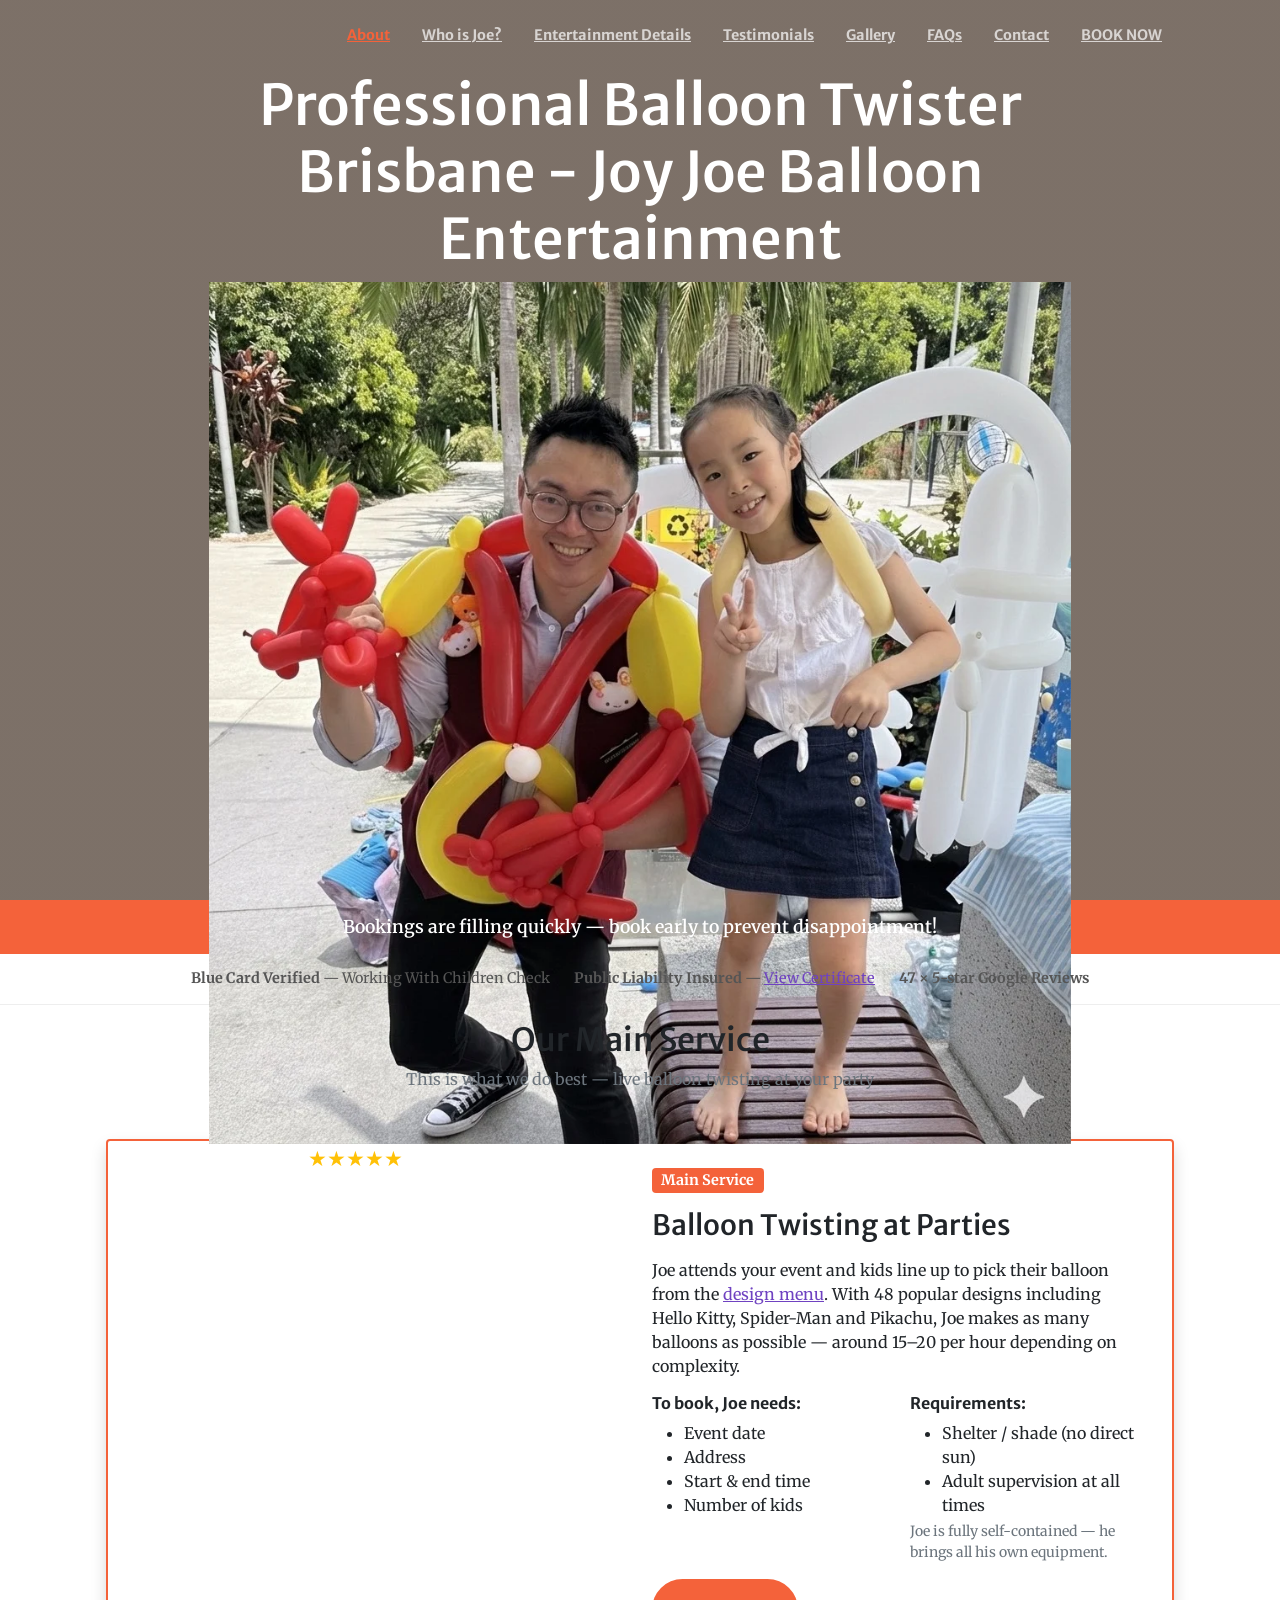
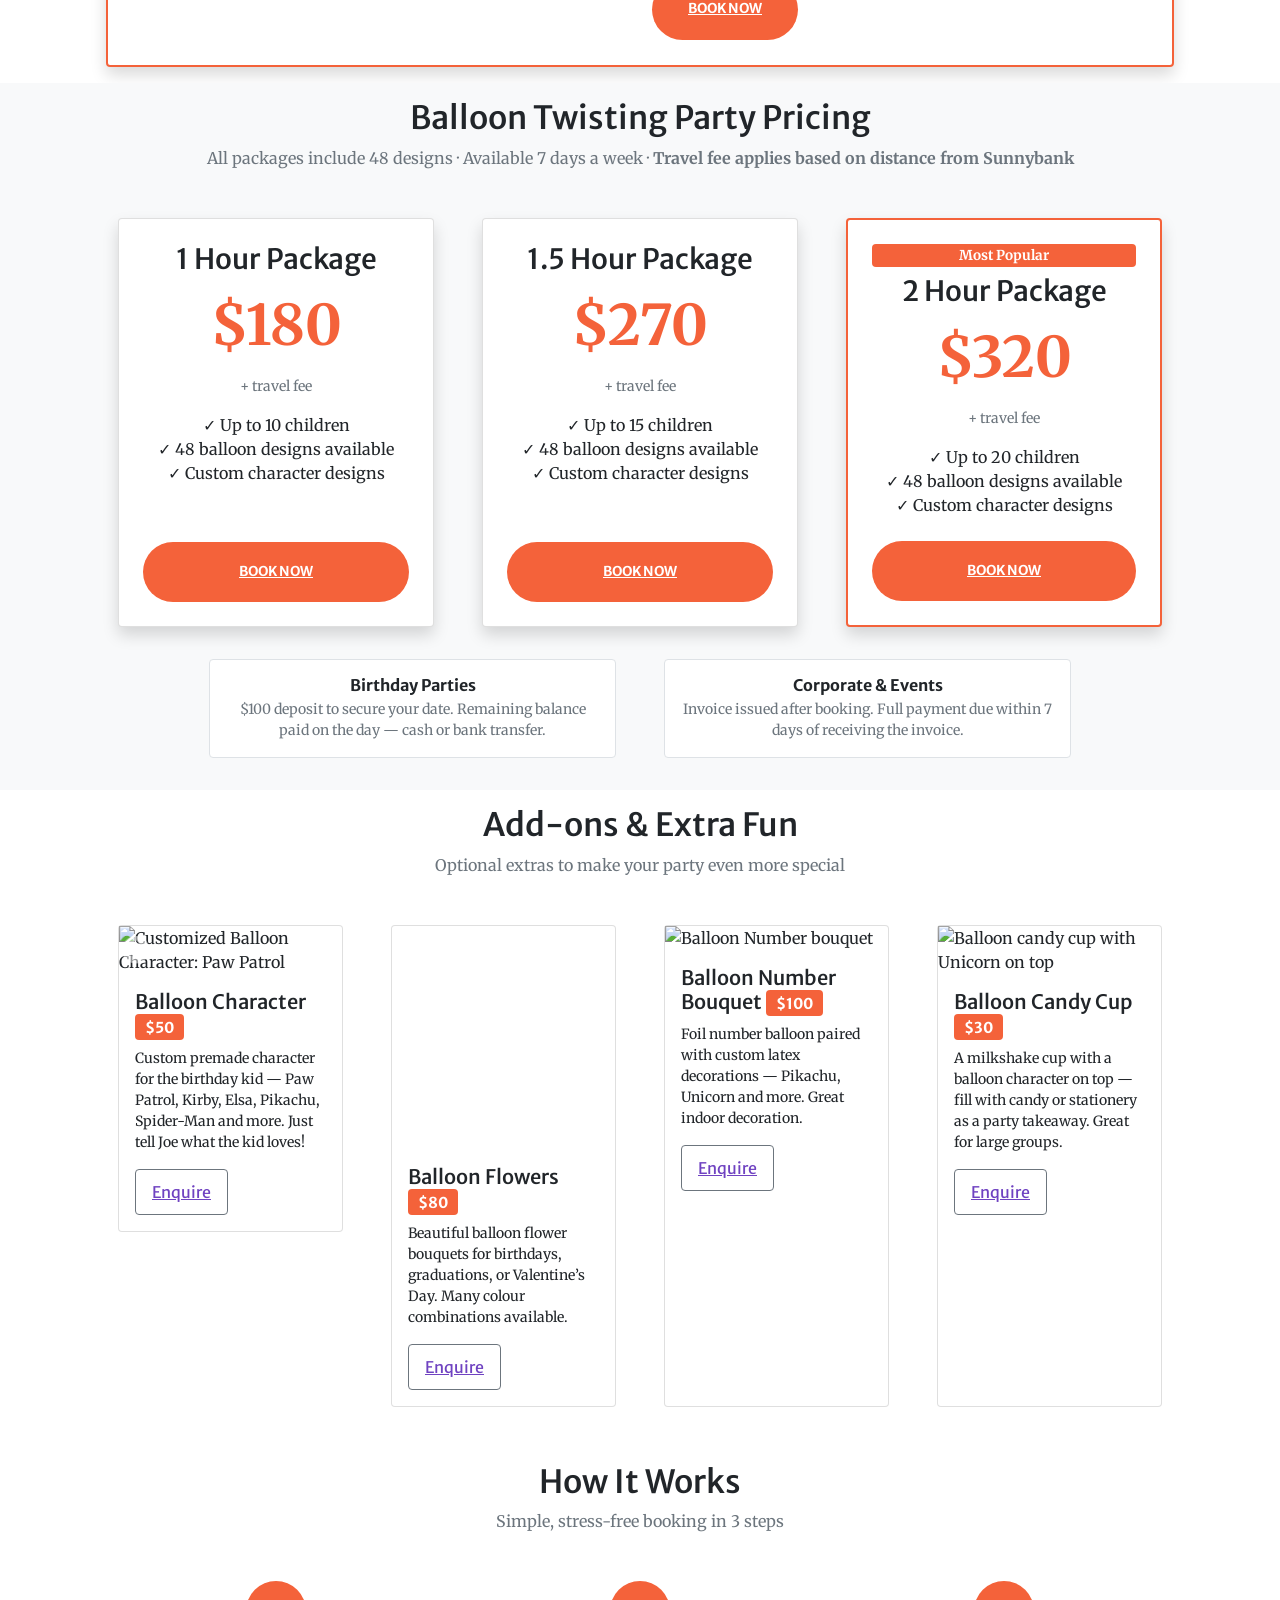
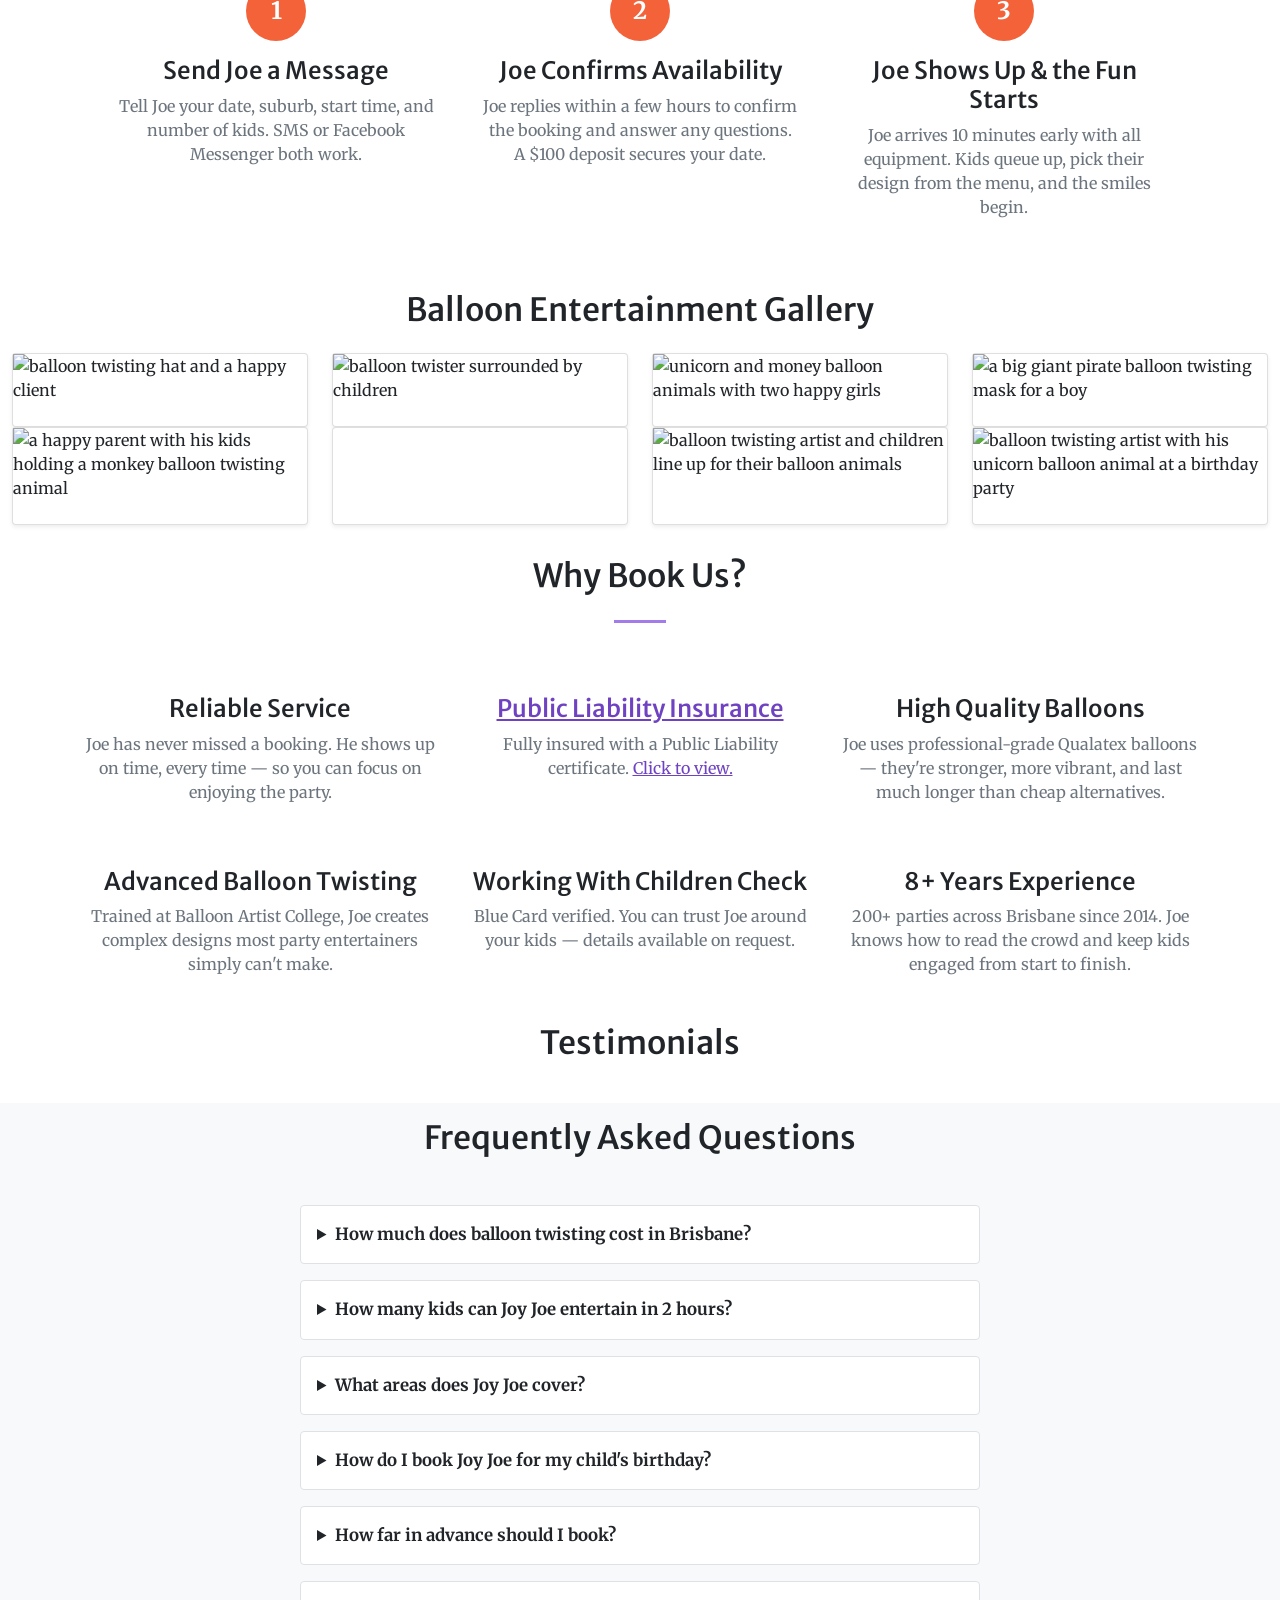
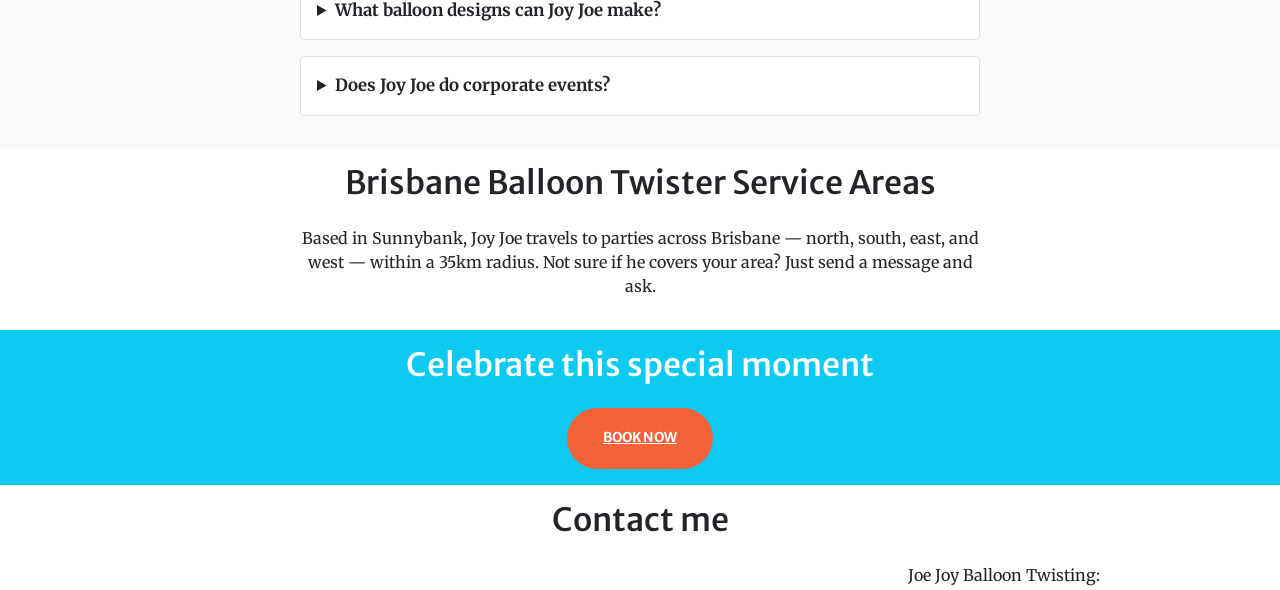
==== index.html @ 74d0b2ab "Revert "Fix hero layout: 2-column desktop, constrain image height" This reverts commit 3b433ea2c868a" ====
<!DOCTYPE html>
<html lang="en">

<head>
    <meta charset="utf-8" />
    <meta name="viewport" content="width=device-width, initial-scale=1, shrink-to-fit=no" />
    <meta name="description" content="Hire Joy Joe for professional balloon twisting at your Brisbane kids birthday party. Custom designs, 20+ km radius from Sunnybank. Book now from $320." />
    <meta name="keywords" content="balloon twister brisbane, balloon twisting artist brisbane, kids entertainment Brisbane, balloon twister for parties, birthday party balloon twisting, Brisbane balloon artist, balloon animals brisbane" />
    <meta name="author" content="Joy Joe" />
    <meta name="robots" content="index, follow" />
    <meta property="og:title" content="Brisbane Balloon Twister | Professional Balloon Twisting Artist | Joy Joe" />
    <meta property="og:description" content="Professional balloon twister in Brisbane servicing kids parties & events. 48 custom balloon designs including popular characters. From $180/hr. Service radius 35km from Runcorn. Book Joy Joe today!" />
    <meta property="og:image" content="https://www.joyjoeballoon.com/assets/img/portfolio/thumbnails/logo.png" />
    <meta property="og:url" content="https://www.joyjoeballoon.com/" />
    <meta name="twitter:card" content="summary_large_image" />
    <title>Balloon Twisting Brisbane | Kids Birthday Party Entertainer | Joy Joe</title>
    <!-- Favicon-->
    <link rel="icon" type="image/x-icon" href="assets/favicon.ico" />
    <link rel="canonical" href="https://www.joyjoeballoon.com/" />
    <link rel="preload" as="image" href="assets/img/hero-joe-1024.webp" type="image/webp" media="(min-width: 992px)">
    <link rel="preload" as="image" href="assets/img/hero-joe-768.webp" type="image/webp" media="(max-width: 991px)">
    <link rel="preload" as="image" href="assets/img/hero-joe-480.webp" type="image/webp" media="(max-width: 767px)">
    <!-- Google fonts-->
    <link href="https://fonts.googleapis.com/css?family=Merriweather+Sans:400,700" rel="stylesheet" />
    <link href="https://fonts.googleapis.com/css?family=Merriweather:400,300,300italic,400italic,700,700italic" rel="stylesheet" type="text/css" />
    <link rel="stylesheet" href="https://cdnjs.cloudflare.com/ajax/libs/font-awesome/4.7.0/css/font-awesome.min.css">
    <link rel="stylesheet" href="https://cdnjs.cloudflare.com/ajax/libs/bootstrap-icons/1.9.0/font/bootstrap-icons.min.css" integrity="sha512-vDQXRXKXpBHSJMOkJqqzWhgcAcaG3Bab87wklsuBuYOanSnZ3y76EJj1CpMxPW8o5A5PW7ScywzKC2G4BJN53A==" crossorigin="anonymous" referrerpolicy="no-referrer" />
    <!-- Core theme CSS (includes Bootstrap)-->
    <link href="css/styles.css" rel="stylesheet" />
    <!-- Meta Pixel Code -->
    <script>
        !function (f, b, e, v, n, t, s) {
            if (f.fbq) return; n = f.fbq = function () {
                n.callMethod ?
                    n.callMethod.apply(n, arguments) : n.queue.push(arguments)
            };
            if (!f._fbq) f._fbq = n; n.push = n; n.loaded = !0; n.version = '2.0';
            n.queue = []; t = b.createElement(e); t.async = !0;
            t.src = v; s = b.getElementsByTagName(e)[0];
            s.parentNode.insertBefore(t, s)
        }(window, document, 'script',
            'https://connect.facebook.net/en_US/fbevents.js');
        fbq('init', '867611667594502');
        fbq('track', 'PageView');
        fbq('track', 'Contact');
    </script>
    <noscript><img height="1" width="1" style="display:none"
            src="https://www.facebook.com/tr?id=867611667594502&ev=PageView&noscript=1" /></noscript>
    <!-- End Meta Pixel Code -->
    
    <!-- Schema.org Structured Data for LocalBusiness -->
    <script type="application/ld+json">
    {
      "@context": "https://schema.org",
      "@type": "LocalBusiness",
      "name": "Joy Joe Balloon Twisting",
      "image": "https://www.joyjoeballoon.com/assets/img/portfolio/thumbnails/logo.png",
      "@id": "https://www.joyjoeballoon.com",
      "url": "https://www.joyjoeballoon.com",
      "telephone": "+61432794642",
      "priceRange": "$$",
      "address": {
        "@type": "PostalAddress",
        "streetAddress": "34 Bruna Street",
        "addressLocality": "Runcorn",
        "addressRegion": "QLD",
        "postalCode": "4113",
        "addressCountry": "AU"
      },
      "geo": {
        "@type": "GeoCoordinates",
        "latitude": -27.5935,
        "longitude": 153.0382
      },
      "openingHoursSpecification": {
        "@type": "OpeningHoursSpecification",
        "dayOfWeek": [
          "Monday",
          "Tuesday",
          "Wednesday",
          "Thursday",
          "Friday",
          "Saturday",
          "Sunday"
        ],
        "opens": "08:00",
        "closes": "20:00"
      },
      "areaServed": {
        "@type": "GeoCircle",
        "geoMidpoint": {
          "@type": "GeoCoordinates",
          "latitude": -27.5916,
          "longitude": 153.0593
        },
        "geoRadius": "35000"
      },
      "sameAs": "https://www.facebook.com/joyjoeballoontwisting",
      "aggregateRating": {
        "@type": "AggregateRating",
        "ratingValue": "5",
        "reviewCount": "47"
      },
      "description": "Professional balloon twister in Brisbane servicing kids parties & events. 48 custom balloon designs including popular characters.",
      "keywords": "balloon twister brisbane, balloon twisting artist, kids party entertainment, balloon animals brisbane"
    }
    </script>
    
    <!-- Schema.org Structured Data for Service -->
    <script type="application/ld+json">
    {
      "@context": "https://schema.org",
      "@type": "Service",
      "serviceType": "Balloon Twisting Entertainment",
      "provider": {
        "@type": "LocalBusiness",
        "name": "Joy Joe Balloon Twisting"
      },
      "areaServed": {
        "@type": "GeoCircle",
        "geoMidpoint": {
          "@type": "GeoCoordinates",
          "latitude": -27.5935,
          "longitude": 153.0382
        },
        "geoRadius": "35000"
      },
      "offers": {
        "@type": "Offer",
        "priceCurrency": "AUD",
        "price": "180",
        "priceSpecification": {
          "@type": "UnitPriceSpecification",
          "price": "180",
          "priceCurrency": "AUD",
          "unitText": "per hour"
        }
      }
    }
    </script>
    
    <!-- Schema.org Structured Data for FAQ -->
    <script type="application/ld+json">
    {
      "@context": "https://schema.org",
      "@type": "FAQPage",
      "mainEntity": [
        {
          "@type": "Question",
          "name": "What does a balloon twister do at parties?",
          "acceptedAnswer": {
            "@type": "Answer",
            "text": "As a professional balloon twister in Brisbane, I create custom balloon animals, characters, and sculptures at your event. Kids can choose from 48 different designs, and I can make 15-20 creations per hour."
          }
        },
        {
          "@type": "Question",
          "name": "How much does a balloon twister cost in Brisbane?",
          "acceptedAnswer": {
            "@type": "Answer",
            "text": "My balloon twisting service starts from $180 per hour. I service areas within 35km of Runcorn, Brisbane, with a small travel fee for locations further out."
          }
        },
        {
          "@type": "Question",
          "name": "What balloon designs can you make?",
          "acceptedAnswer": {
            "@type": "Answer",
            "text": "As an experienced Brisbane balloon twister, I can create 48 popular designs including Hello Kitty, Spider-Man, Pikachu, Paw Patrol, unicorns, dinosaurs, and more. Custom requests are welcome!"
          }
        },
        {
          "@type": "Question",
          "name": "Do you offer balloon twisting for corporate events?",
          "acceptedAnswer": {
            "@type": "Answer",
            "text": "Yes! My balloon twisting entertainment is perfect for corporate events, birthday parties, school fetes, and community celebrations across Brisbane."
          }
        }
      ]
    }
    </script>
</head>
<!-- Google tag (gtag.js) -->
<script async src="https://www.googletagmanager.com/gtag/js?id=G-NKD7W8Y0NW"></script>
<script>
    window.dataLayer = window.dataLayer || [];
    function gtag() { dataLayer.push(arguments); }
    gtag('js', new Date());

    gtag('config', 'G-NKD7W8Y0NW');
</script>

<body id="page-top">
    <!-- Navigation-->
    <nav class="navbar navbar-expand-lg navbar-light fixed-top py-3" id="mainNav">
        <div class="container px-4 px-lg-5">
            <a class="navbar-brand" href="#page-top">
                <picture>
                    <source media="(max-width: 767px)" srcset="assets/img/portfolio/thumbnails/optimized/mobile/logo.webp" type="image/webp">
                    <source media="(max-width: 991px)" srcset="assets/img/portfolio/thumbnails/optimized/tablet/logo.webp" type="image/webp">
                    <source media="(min-width: 992px)" srcset="assets/img/portfolio/thumbnails/optimized/desktop/logo.webp" type="image/webp">
                    <img src="assets/img/portfolio/thumbnails/logo.png" alt="joy joe balloon twisting artist" id="logo" fetchpriority="high">
                </picture>
            </a>

            <button class="navbar-toggler navbar-toggler-right" type="button" data-bs-toggle="collapse"
                data-bs-target="#navbarResponsive" aria-controls="navbarResponsive" aria-expanded="false"
                aria-label="Toggle navigation"><span class="navbar-toggler-icon"></span></button>
            <div class="collapse navbar-collapse" id="navbarResponsive">
                <ul class="navbar-nav ms-auto my-2 my-lg-0">
                    <li class="nav-item"><a class="nav-link active" href="./index.html#about">About</a></li>
                    <li class="nav-item"><a class="nav-link" href="./who-is-joyjoe.html">Who is Joe?</a></li>
                    <li class="nav-item"><a class="nav-link" href="./how-balloon-artist-entertain-your-children.html">
                            Entertainment Details
                        </a></li>
                        <li class="nav-item"><a class="nav-link" href="./testimonials.html">Testimonials</a></li>
                    <li class="nav-item"><a class="nav-link" href="./gallery.html">Gallery</a></li>
                    <li class="nav-item"><a class="nav-link" href="./frequent-asked-questions.html">FAQs</a></li>


                    <li class="nav-item"><a class="nav-link" href="./index.html#contact">Contact</a></li>
                    <li class="nav-item"><a class="nav-link" href="sms:0432794642">BOOK
                            NOW</a></li>
                </ul>
            </div>
        </div>
    </nav>
    <!-- Masthead-->
    <header class="masthead">
        <div class="container px-4 px-lg-5 h-100">
            <div class="row gx-4 gx-lg-5 h-100 align-items-center justify-content-center text-center">
                <div class="col-lg-10  col-xl-10 align-self-end">
                    <h1 class="text-white font-weight-bold">Professional Balloon Twister Brisbane - Joy Joe Balloon Entertainment
                    </h1>
                    <!-- <hr class="divider" /> -->
                </div>
                <div class="col-lg-10  col-xl-10 align-self-baseline mb-2">
                    <picture>
                        <source media="(max-width: 767px)" srcset="assets/img/hero-joe-480.webp" type="image/webp">
                        <source media="(max-width: 991px)" srcset="assets/img/hero-joe-768.webp" type="image/webp">
                        <source media="(min-width: 992px)" srcset="assets/img/hero-joe-1024.webp" type="image/webp">
                        <img class="img-fluid" src="assets/img/hero-joe-1024.webp" alt="Joy Joe Brisbane balloon twister with a happy girl holding balloon animals at a kids party" fetchpriority="high" loading="eager" width="1024" height="1024">
                    </picture>
                    <div class="d-flex justify-content-center align-items-center gap-2 mb-3 flex-wrap">
                        <span style="color:#ffc107; font-size:1.3rem;">★★★★★</span>
                        <span class="text-white fw-bold">47 Five-Star Reviews on Google</span>
                        <span class="text-white-50">· 8+ years · 200+ parties across Brisbane</span>
                    </div>
                    <h2 class="text-white ">
                        Kids go home talking about it for weeks — parents look like heroes.
                    </h2>
                    <p class="text-white text-start">
                        I'm Joe, your local Brisbane balloon twisting artist. I bring 48 custom designs — Hello Kitty, Spider-Man, Pikachu and more — straight to your party. Kids queue up, pick their favourite, and walk away with a huge smile. You just sit back and enjoy the moment. Serving a 35km radius from Sunnybank, from <span class="font-weight-bold">$180/hr.</span>
                        <span class="font-weight-bold"> *Travel fee applies.</span>
                    </p>
                    <div class="mt-3 p-3 rounded text-start" style="background:rgba(255,255,255,0.12);">
                        <strong class="text-white">What to expect on the day:</strong>
                        <span class="text-white-75"> Joe arrives 10 minutes early, sets up his kit, and gets straight into it. Kids queue up, choose from the design menu board, and receive their balloon in minutes. No mess left behind.</span>
                    </div>

                </div>
            </div>
        </div>
    </header>
    <!-- Early Booking Banner -->
    <div style="background-color:#f4623a; color:#fff; text-align:center; padding:14px 20px; font-size:1.1rem; font-weight:600;">
        Bookings are filling quickly — book early to prevent disappointment!
    </div>
    <!-- Trust Bar -->
    <div style="background:#fff; border-bottom:1px solid #eee; padding:10px 20px;">
        <div style="display:flex; flex-wrap:wrap; justify-content:center; align-items:center; font-size:0.9rem; color:#555;">
            <span style="margin:4px 12px;"><i class="bi bi-file-earmark-check text-primary"></i> <strong>Blue Card Verified</strong> — Working With Children Check</span>
            <span style="margin:4px 12px;"><i class="bi bi-shield-check text-primary"></i> <strong>Public Liability Insured</strong> — <a href="./assets/img/portfolio/publicInsurance.pdf">View Certificate</a></span>
            <span style="margin:4px 12px;"><i class="bi bi-star-fill" style="color:#ffc107;"></i> <strong>47 × 5-star Google Reviews</strong></span>
        </div>
    </div>

    <!-- Main Service -->
    <section class="page-section" id="balloon_twisting_services">
        <div class="container px-4 px-lg-5">
            <h2 class="text-center mb-2">Our Main Service</h2>
            <p class="text-center text-muted mb-5">This is what we do best — live balloon twisting at your party</p>
            <div class="row align-items-center shadow rounded p-3" style="border: 2px solid #f4623a;">
                <!-- Carousel -->
                <div class="col-lg-6 mb-4 mb-lg-0">
                    <div id="carouselExampleCaptionsBT" class="carousel slide carousel-fade" data-bs-ride="false">
                        <div class="carousel-indicators">
                            <button type="button" data-bs-target="#carouselExampleCaptionsBT" data-bs-slide-to="0" class="" aria-label="Slide 1"></button>
                            <button type="button" data-bs-target="#carouselExampleCaptionsBT" data-bs-slide-to="1" aria-label="Slide 2" class="active" aria-current="true"></button>
                            <button type="button" data-bs-target="#carouselExampleCaptionsBT" data-bs-slide-to="2" aria-label="Slide 3"></button>
                            <button type="button" data-bs-target="#carouselExampleCaptionsBT" data-bs-slide-to="3" aria-label="Slide 4"></button>
                            <button type="button" data-bs-target="#carouselExampleCaptionsBT" data-bs-slide-to="4" aria-label="Slide 5"></button>
                            <button type="button" data-bs-target="#carouselExampleCaptionsBT" data-bs-slide-to="5" aria-label="Slide 6"></button>
                        </div>
                        <div class="carousel-inner rounded">
                            <div class="carousel-item active">
                                <picture>
                                    <source media="(max-width: 767px)" srcset="assets/img/BT/optimized/mobile/BT1.webp" type="image/webp">
                                    <source media="(max-width: 991px)" srcset="assets/img/BT/optimized/tablet/BT1.webp" type="image/webp">
                                    <source media="(min-width: 992px)" srcset="assets/img/BT/optimized/desktop/BT1.webp" type="image/webp">
                                    <img src="assets/img/BT/BT1.webp" class="d-block w-100" alt="kids with balloon animals" loading="lazy">
                                </picture>
                            </div>
                            <div class="carousel-item">
                                <picture>
                                    <source media="(max-width: 767px)" srcset="assets/img/BT/optimized/mobile/BT5.webp" type="image/webp">
                                    <source media="(max-width: 991px)" srcset="assets/img/BT/optimized/tablet/BT5.webp" type="image/webp">
                                    <source media="(min-width: 992px)" srcset="assets/img/BT/optimized/desktop/BT5.webp" type="image/webp">
                                    <img src="assets/img/BT/BT5.webp" class="d-block w-100" alt="balloon twisting animal: Dinosaur" loading="lazy">
                                </picture>
                            </div>
                            <div class="carousel-item">
                                <picture>
                                    <source media="(max-width: 767px)" srcset="assets/img/BT/optimized/mobile/BT2.webp" type="image/webp">
                                    <source media="(max-width: 991px)" srcset="assets/img/BT/optimized/tablet/BT2.webp" type="image/webp">
                                    <source media="(min-width: 992px)" srcset="assets/img/BT/optimized/desktop/BT2.webp" type="image/webp">
                                    <img src="assets/img/BT/BT2.webp" class="d-block w-100" alt="smiling girl with a giraffe balloon animal" loading="lazy">
                                </picture>
                            </div>
                            <div class="carousel-item">
                                <picture>
                                    <source media="(max-width: 767px)" srcset="assets/img/BT/optimized/mobile/BT3.webp" type="image/webp">
                                    <source media="(max-width: 991px)" srcset="assets/img/BT/optimized/tablet/BT3.webp" type="image/webp">
                                    <source media="(min-width: 992px)" srcset="assets/img/BT/optimized/desktop/BT3.webp" type="image/webp">
                                    <img src="assets/img/BT/BT3.webp" class="d-block w-100" alt="two boys with a balloon snake" loading="lazy">
                                </picture>
                            </div>
                            <div class="carousel-item">
                                <picture>
                                    <source media="(max-width: 767px)" srcset="assets/img/BT/optimized/mobile/BT4.webp" type="image/webp">
                                    <source media="(max-width: 991px)" srcset="assets/img/BT/optimized/tablet/BT4.webp" type="image/webp">
                                    <source media="(min-width: 992px)" srcset="assets/img/BT/optimized/desktop/BT4.webp" type="image/webp">
                                    <img src="assets/img/BT/BT4.webp" class="d-block w-100" alt="happy mother and her kid with a monkey hairband" loading="lazy">
                                </picture>
                            </div>
                            <div class="carousel-item">
                                <picture>
                                    <source media="(max-width: 767px)" srcset="assets/img/BT/optimized/mobile/BT6.webp" type="image/webp">
                                    <source media="(max-width: 991px)" srcset="assets/img/BT/optimized/tablet/BT6.webp" type="image/webp">
                                    <source media="(min-width: 992px)" srcset="assets/img/BT/optimized/desktop/BT6.webp" type="image/webp">
                                    <img src="assets/img/BT/BT6.webp" class="d-block w-100" alt="balloon teddy bear and motorbike" loading="lazy">
                                </picture>
                            </div>
                        </div>
                        <button class="carousel-control-prev" type="button" data-bs-target="#carouselExampleCaptionsBT" data-bs-slide="prev">
                            <i class="fa fa-arrow-circle-left" style="font-size:48px;color:white"></i>
                            <span class="visually-hidden">Previous</span>
                        </button>
                        <button class="carousel-control-next" type="button" data-bs-target="#carouselExampleCaptionsBT" data-bs-slide="next">
                            <i class="fa fa-arrow-circle-right" style="font-size:48px;color:white"></i>
                            <span class="visually-hidden">Next</span>
                        </button>
                    </div>
                </div>
                <!-- Description -->
                <div class="col-lg-6">
                    <span class="badge mb-3" style="background-color:#f4623a; font-size:0.9rem;">Main Service</span>
                    <h3 class="mb-3">Balloon Twisting at Parties</h3>
                    <p>Joe attends your event and kids line up to pick their balloon from the <a href="./how-balloon-artist-entertain-your-children.html#menu">design menu</a>. With 48 popular designs including Hello Kitty, Spider-Man and Pikachu, Joe makes as many balloons as possible — around 15–20 per hour depending on complexity.</p>

                    <div class="row mb-3">
                        <div class="col-sm-6">
                            <h6 class="fw-bold">To book, Joe needs:</h6>
                            <ul class="mb-0">
                                <li>Event date</li>
                                <li>Address</li>
                                <li>Start &amp; end time</li>
                                <li>Number of kids</li>
                            </ul>
                        </div>
                        <div class="col-sm-6">
                            <h6 class="fw-bold">Requirements:</h6>
                            <ul class="mb-0">
                                <li>Shelter / shade (no direct sun)</li>
                                <li>Adult supervision at all times</li>
                            </ul>
                            <p class="small text-muted mt-1 mb-0">Joe is fully self-contained — he brings all his own equipment.</p>
                        </div>
                    </div>

                    <a class="btn btn-xl" style="background-color:#f4623a; color:#fff;" href="sms:0432794642">Book Now</a>
                </div>
            </div>
        </div>
    </section>

    <!-- Pricing Section -->
    <section class="page-section bg-light" id="pricing">
        <div class="container px-4 px-lg-5">
            <h2 class="text-center mb-2">Balloon Twisting Party Pricing</h2>
            <p class="text-center text-muted mb-5">All packages include 48 designs · Available 7 days a week · <strong>Travel fee applies based on distance from Sunnybank</strong></p>
            <div class="row gx-4 gx-lg-5 justify-content-center">
                <div class="col-lg-4 col-md-6 mb-4">
                    <div class="card shadow text-center p-4 h-100">
                        <h3 class="card-title mb-3">1 Hour Package</h3>
                        <p class="display-4 fw-bold" style="color:#f4623a;">$180</p>
                        <p class="text-muted small">+ travel fee</p>
                        <ul class="list-unstyled mb-4">
                            <li>✓ Up to 10 children</li>
                            <li>✓ 48 balloon designs available</li>
                            <li>✓ Custom character designs</li>
                        </ul>
                        <a class="btn btn-xl mt-auto" style="background-color:#f4623a; color:#fff;" href="sms:0432794642">Book Now</a>
                    </div>
                </div>
                <div class="col-lg-4 col-md-6 mb-4">
                    <div class="card shadow text-center p-4 h-100">
                        <h3 class="card-title mb-3">1.5 Hour Package</h3>
                        <p class="display-4 fw-bold" style="color:#f4623a;">$270</p>
                        <p class="text-muted small">+ travel fee</p>
                        <ul class="list-unstyled mb-4">
                            <li>✓ Up to 15 children</li>
                            <li>✓ 48 balloon designs available</li>
                            <li>✓ Custom character designs</li>
                        </ul>
                        <a class="btn btn-xl mt-auto" style="background-color:#f4623a; color:#fff;" href="sms:0432794642">Book Now</a>
                    </div>
                </div>
                <div class="col-lg-4 col-md-6 mb-4">
                    <div class="card shadow text-center p-4 h-100 border-2" style="border-color:#f4623a !important;">
                        <span class="badge mb-2" style="background-color:#f4623a; font-size:0.85rem;">Most Popular</span>
                        <h3 class="card-title mb-3">2 Hour Package</h3>
                        <p class="display-4 fw-bold" style="color:#f4623a;">$320</p>
                        <p class="text-muted small">+ travel fee</p>
                        <ul class="list-unstyled mb-4">
                            <li>✓ Up to 20 children</li>
                            <li>✓ 48 balloon designs available</li>
                            <li>✓ Custom character designs</li>
                        </ul>
                        <a class="btn btn-xl mt-auto" style="background-color:#f4623a; color:#fff;" href="sms:0432794642">Book Now</a>
                    </div>
                </div>
            </div>
            <div class="row gx-4 gx-lg-5 justify-content-center mt-2">
                <div class="col-lg-5 col-md-6 mb-3">
                    <div class="border rounded p-3 bg-white text-center">
                        <h6 class="fw-bold mb-1"><i class="bi bi-house-heart text-primary"></i> Birthday Parties</h6>
                        <p class="mb-0 small text-muted">$100 deposit to secure your date. Remaining balance paid on the day — cash or bank transfer.</p>
                    </div>
                </div>
                <div class="col-lg-5 col-md-6 mb-3">
                    <div class="border rounded p-3 bg-white text-center">
                        <h6 class="fw-bold mb-1"><i class="bi bi-building text-primary"></i> Corporate &amp; Events</h6>
                        <p class="mb-0 small text-muted">Invoice issued after booking. Full payment due within 7 days of receiving the invoice.</p>
                    </div>
                </div>
            </div>
        </div>
    </section>

    <!-- Add-ons / Extra Fun -->
    <section class="page-section" id="balloon_extras">
        <div class="container px-4 px-lg-5">
            <h2 class="text-center mb-2">Add-ons &amp; Extra Fun</h2>
            <p class="text-center text-muted mb-5">Optional extras to make your party even more special</p>
            <div class="row gx-4 gx-lg-5">

                <!-- Balloon Character -->
                <div class="col-lg-3 col-md-6 mb-4">
                    <div class="card h-100" id="ballooncharacter">
                        <div id="carouselExampleCaptionsBD" class="carousel slide carousel-fade" data-bs-ride="false">
                            <div class="carousel-inner">
                                <div class="carousel-item active">
                                    <img src="assets/img/BD1.webp" class="d-block w-100" alt="Customized Balloon Character: Paw Patrol" loading="lazy">
                                </div>
                                <div class="carousel-item">
                                    <img src="assets/img/BD2.webp" class="d-block w-100" alt="Customized Balloon Character: Kirby" loading="lazy">
                                </div>
                                <div class="carousel-item">
                                    <img src="assets/img/BD3.webp" class="d-block w-100" alt="Customized Balloon Character: Elsa and Anna" loading="lazy">
                                </div>
                                <div class="carousel-item">
                                    <img src="assets/img/BD4.webp" class="d-block w-100" alt="Customized Balloon Character: Moana" loading="lazy">
                                </div>
                                <div class="carousel-item">
                                    <img src="assets/img/BD5.webp" class="d-block w-100" alt="Customized Balloon Character: Mermaid" loading="lazy">
                                </div>
                            </div>
                            <button class="carousel-control-prev" type="button" data-bs-target="#carouselExampleCaptionsBD" data-bs-slide="prev">
                                <i class="fa fa-arrow-circle-left" style="font-size:32px;color:white"></i>
                                <span class="visually-hidden">Previous</span>
                            </button>
                            <button class="carousel-control-next" type="button" data-bs-target="#carouselExampleCaptionsBD" data-bs-slide="next">
                                <i class="fa fa-arrow-circle-right" style="font-size:32px;color:white"></i>
                                <span class="visually-hidden">Next</span>
                            </button>
                        </div>
                        <div class="card-body">
                            <h5 class="card-title">Balloon Character <span class="badge" style="background-color:#f4623a;">$50</span></h5>
                            <p class="card-text small">Custom premade character for the birthday kid — Paw Patrol, Kirby, Elsa, Pikachu, Spider-Man and more. Just tell Joe what the kid loves!</p>
                            <a class="btn btn-outline-secondary" style="min-height:44px; padding:10px 16px;" href="sms:0432794642">Enquire</a>
                        </div>
                    </div>
                </div>

                <!-- Balloon Flowers -->
                <div class="col-lg-3 col-md-6 mb-4">
                    <div class="card h-100" id="balloon_flower">
                        <div id="carouselExampleCaptionsBF" class="carousel slide carousel-fade" data-bs-ride="false">
                            <div class="carousel-inner">
                                <div class="carousel-item active">
                                    <picture>
                                        <source media="(max-width: 767px)" srcset="assets/img/BF/optimized/mobile/BF1.webp" type="image/webp">
                                        <source media="(max-width: 991px)" srcset="assets/img/BF/optimized/tablet/BF1.webp" type="image/webp">
                                        <source media="(min-width: 992px)" srcset="assets/img/BF/optimized/desktop/BF1.webp" type="image/webp">
                                        <img src="assets/img/BF/BF1.webp" class="d-block w-100" alt="Red and black balloon rose flowers" loading="lazy">
                                    </picture>
                                </div>
                                <div class="carousel-item">
                                    <picture>
                                        <source media="(max-width: 767px)" srcset="assets/img/BF/optimized/mobile/BF2.webp" type="image/webp">
                                        <source media="(max-width: 991px)" srcset="assets/img/BF/optimized/tablet/BF2.webp" type="image/webp">
                                        <source media="(min-width: 992px)" srcset="assets/img/BF/optimized/desktop/BF2.webp" type="image/webp">
                                        <img src="assets/img/BF/BF2.webp" class="d-block w-100" alt="Red balloon rose bouquet" loading="lazy">
                                    </picture>
                                </div>
                                <div class="carousel-item">
                                    <picture>
                                        <source media="(max-width: 767px)" srcset="assets/img/BF/optimized/mobile/BF3.webp" type="image/webp">
                                        <source media="(max-width: 991px)" srcset="assets/img/BF/optimized/tablet/BF3.webp" type="image/webp">
                                        <source media="(min-width: 992px)" srcset="assets/img/BF/optimized/desktop/BF3.webp" type="image/webp">
                                        <img src="assets/img/BF/BF3.webp" class="d-block w-100" alt="Purple balloon rose bouquet" loading="lazy">
                                    </picture>
                                </div>
                                <div class="carousel-item">
                                    <picture>
                                        <source media="(max-width: 767px)" srcset="assets/img/BF/optimized/mobile/BF4.webp" type="image/webp">
                                        <source media="(max-width: 991px)" srcset="assets/img/BF/optimized/tablet/BF4.webp" type="image/webp">
                                        <source media="(min-width: 992px)" srcset="assets/img/BF/optimized/desktop/BF4.webp" type="image/webp">
                                        <img src="assets/img/BF/BF4.webp" class="d-block w-100" alt="Sunflower balloon bouquet" loading="lazy">
                                    </picture>
                                </div>
                                <div class="carousel-item">
                                    <picture>
                                        <source media="(max-width: 767px)" srcset="assets/img/BF/optimized/mobile/BF5.webp" type="image/webp">
                                        <source media="(max-width: 991px)" srcset="assets/img/BF/optimized/tablet/BF5.webp" type="image/webp">
                                        <source media="(min-width: 992px)" srcset="assets/img/BF/optimized/desktop/BF5.webp" type="image/webp">
                                        <img src="assets/img/BF/BF5.webp" class="d-block w-100" alt="Graduation balloon bouquet with bear" loading="lazy">
                                    </picture>
                                </div>
                                <div class="carousel-item">
                                    <picture>
                                        <source media="(max-width: 767px)" srcset="assets/img/BF/optimized/mobile/BF6.webp" type="image/webp">
                                        <source media="(max-width: 991px)" srcset="assets/img/BF/optimized/tablet/BF6.webp" type="image/webp">
                                        <source media="(min-width: 992px)" srcset="assets/img/BF/optimized/desktop/BF6.webp" type="image/webp">
                                        <img src="assets/img/BF/BF6.webp" class="d-block w-100" alt="Graduation balloon bouquet with foil balloon" loading="lazy">
                                    </picture>
                                </div>
                            </div>
                            <button class="carousel-control-prev" type="button" data-bs-target="#carouselExampleCaptionsBF" data-bs-slide="prev">
                                <i class="fa fa-arrow-circle-left" style="font-size:32px;color:white"></i>
                                <span class="visually-hidden">Previous</span>
                            </button>
                            <button class="carousel-control-next" type="button" data-bs-target="#carouselExampleCaptionsBF" data-bs-slide="next">
                                <i class="fa fa-arrow-circle-right" style="font-size:32px;color:white"></i>
                                <span class="visually-hidden">Next</span>
                            </button>
                        </div>
                        <div class="card-body">
                            <h5 class="card-title">Balloon Flowers <span class="badge" style="background-color:#f4623a;">$80</span></h5>
                            <p class="card-text small">Beautiful balloon flower bouquets for birthdays, graduations, or Valentine’s Day. Many colour combinations available.</p>
                            <a class="btn btn-outline-secondary" style="min-height:44px; padding:10px 16px;" href="sms:0432794642">Enquire</a>
                        </div>
                    </div>
                </div>

                <!-- Balloon Number Bouquet -->
                <div class="col-lg-3 col-md-6 mb-4">
                    <div class="card h-100" id="balloon_bouquet">
                        <img src="assets/img/balloonNumber.webp" class="d-block w-100" alt="Balloon Number bouquet" loading="lazy">
                        <div class="card-body">
                            <h5 class="card-title">Balloon Number Bouquet <span class="badge" style="background-color:#f4623a;">$100</span></h5>
                            <p class="card-text small">Foil number balloon paired with custom latex decorations — Pikachu, Unicorn and more. Great indoor decoration.</p>
                            <a class="btn btn-outline-secondary" style="min-height:44px; padding:10px 16px;" href="sms:0432794642">Enquire</a>
                        </div>
                    </div>
                </div>

                <!-- Balloon Candy Cup -->
                <div class="col-lg-3 col-md-6 mb-4">
                    <div class="card h-100" id="balloon_candy_cup">
                        <img src="assets/img/candy_cup.webp" class="d-block w-100" alt="Balloon candy cup with Unicorn on top" loading="lazy">
                        <div class="card-body">
                            <h5 class="card-title">Balloon Candy Cup <span class="badge" style="background-color:#f4623a;">$30</span></h5>
                            <p class="card-text small">A milkshake cup with a balloon character on top — fill with candy or stationery as a party takeaway. Great for large groups.</p>
                            <a class="btn btn-outline-secondary" style="min-height:44px; padding:10px 16px;" href="sms:0432794642">Enquire</a>
                        </div>
                    </div>
                </div>

            </div>
        </div>
    </section>

    <!-- How It Works -->
    <section class="page-section" id="how-it-works">
        <div class="container px-4 px-lg-5">
            <h2 class="text-center mb-2">How It Works</h2>
            <p class="text-center text-muted mb-5">Simple, stress-free booking in 3 steps</p>
            <div class="row gx-4 gx-lg-5 justify-content-center text-center">
                <div class="col-lg-4 col-md-4 mb-4">
                    <div class="mb-3">
                        <span style="display:inline-flex; align-items:center; justify-content:center; width:60px; height:60px; border-radius:50%; background-color:#f4623a; color:#fff; font-size:1.5rem; font-weight:700;">1</span>
                    </div>
                    <h4>Send Joe a Message</h4>
                    <p class="text-muted">Tell Joe your date, suburb, start time, and number of kids. SMS or Facebook Messenger both work.</p>
                </div>
                <div class="col-lg-4 col-md-4 mb-4">
                    <div class="mb-3">
                        <span style="display:inline-flex; align-items:center; justify-content:center; width:60px; height:60px; border-radius:50%; background-color:#f4623a; color:#fff; font-size:1.5rem; font-weight:700;">2</span>
                    </div>
                    <h4>Joe Confirms Availability</h4>
                    <p class="text-muted">Joe replies within a few hours to confirm the booking and answer any questions. A $100 deposit secures your date.</p>
                </div>
                <div class="col-lg-4 col-md-4 mb-4">
                    <div class="mb-3">
                        <span style="display:inline-flex; align-items:center; justify-content:center; width:60px; height:60px; border-radius:50%; background-color:#f4623a; color:#fff; font-size:1.5rem; font-weight:700;">3</span>
                    </div>
                    <h4>Joe Shows Up &amp; the Fun Starts</h4>
                    <p class="text-muted">Joe arrives 10 minutes early with all equipment. Kids queue up, pick their design from the menu, and the smiles begin.</p>
                </div>
            </div>
        </div>
    </section>

    <section class="page-section" id="balloon_entertainment_gallery">
        <h2 class="text-center mb-4">Balloon Entertainment Gallery</h2>
        <div class="container-fluid">
            <div class="row">

                <div class="col-lg-3 col-md-6 col-sm-12 col-xs-12">
                    <div class="card mb-4 shadow-sm">
                        <img class="img-fluid" src="assets/img/portfolio/thumbnails/g1.webp"
                            alt="balloon twisting hat and a happy client" loading="lazy" />
                    </div>
                </div>
                <div class="col-lg-3 col-md-6 col-sm-12 col-xs-12">
                    <div class="card mb-4 shadow-sm">
                        <img class="img-fluid" src="assets/img/portfolio/thumbnails/g2.webp"
                            alt="balloon twister surrounded by children" loading="lazy" />
                    </div>
                </div>
                <div class="col-lg-3 col-md-6 col-sm-12 col-xs-12">
                    <div class="card mb-4 shadow-sm">
                        <img class="img-fluid" src="assets/img/portfolio/thumbnails/g3.webp"
                            alt="unicorn and money balloon animals with two happy girls" loading="lazy" />
                    </div>
                </div>
                <div class="col-lg-3 col-md-6 col-sm-12 col-xs-12">
                    <div class="card mb-4 shadow-sm">
                        <img class="img-fluid" src="assets/img/portfolio/thumbnails/g4.webp"
                            alt="a big giant pirate balloon twisting mask for a boy" loading="lazy" />
                    </div>
                </div>
                <div class="col-lg-3 col-md-6 col-sm-12 col-xs-12">
                    <div class="card mb-4 shadow-sm">
                        <img class="img-fluid" src="assets/img/portfolio/thumbnails/g5.webp"
                            alt="a happy parent with his kids holding a monkey balloon twisting animal" loading="lazy" />
                    </div>
                </div>
                <div class="col-lg-3 col-md-6 col-sm-12 col-xs-12">
                    <div class="card mb-4 shadow-sm">
                        <picture>
                            <source media="(max-width: 767px)" srcset="assets/img/portfolio/thumbnails/optimized/mobile/g6.webp" type="image/webp">
                            <source media="(max-width: 991px)" srcset="assets/img/portfolio/thumbnails/optimized/tablet/g6.webp" type="image/webp">
                            <source media="(min-width: 992px)" srcset="assets/img/portfolio/thumbnails/optimized/desktop/g6.webp" type="image/webp">
                            <img class="img-fluid" src="assets/img/portfolio/thumbnails/g6.webp" alt="joy joe and a birthday party boy holding a kangaroo balloon twisting animal" loading="lazy">
                        </picture>
                    </div>
                </div>
                <div class="col-lg-3 col-md-6 col-sm-12 col-xs-12">
                    <div class="card mb-4 shadow-sm">
                        <img class="img-fluid" src="assets/img/portfolio/thumbnails/g7.webp"
                            alt="balloon twisting artist and children line up for their balloon animals" loading="lazy" />
                    </div>
                </div>
                <div class="col-lg-3 col-md-6 col-sm-12 col-xs-12">
                    <div class="card mb-4 shadow-sm">
                        <img class="img-fluid" src="assets/img/portfolio/thumbnails/g10.webp"
                            alt="balloon twisting artist with his unicorn balloon animal at a birthday party" loading="lazy" />
                    </div>
                </div>
            </div>
        </div>
    </section>

    <section class="page-section" id="why_book_joe_joy_balloon_twisting">
        <div class="container ">
            <h2 class="text-center mt-0">Why Book Us?</h2>
            <hr class="divider" />
            <div class="row ">
                <div class="col-lg-4 col-md-6 text-center">
                    <div class="mt-5">
                        <div class="mb-2"><i class="bi-gem fs-1 text-primary"></i></div>
                        <h3 class="h4 mb-2">Reliable Service</h3>
                        <p class="text-muted">Joe has never missed a booking. He shows up on time, every time — so you can focus on enjoying the party.</p>
                    </div>
                </div>
                <div class="col-lg-4 col-md-6 text-center">
                    <div class="mt-5">
                        <a href="./assets/img/portfolio/publicInsurance.pdf">
                            <div class="mb-2"><i class="bi bi-star fs-1 text-primary"></i></div>
                            <h3 class="h4 mb-2">Public Liability Insurance</h3>
                        </a>
                        <p class="text-muted">Fully insured with a Public Liability certificate. <a href="./assets/img/portfolio/publicInsurance.pdf">Click to view.</a></p>
                    </div>
                </div>
                <div class="col-lg-4 col-md-6 text-center">
                    <div class="mt-5">
                        <div class="mb-2"><i class="bi bi-arrow-through-heart fs-1 text-primary"></i></div>
                        <h3 class="h4 mb-2">High Quality Balloons</h3>
                        <p class="text-muted">Joe uses professional-grade Qualatex balloons — they're stronger, more vibrant, and last much longer than cheap alternatives.</p>
                    </div>
                </div>
                <div class="col-lg-4 col-md-6 text-center">
                    <div class="mt-5">
                        <div class="mb-2"><i class="bi bi-hand-thumbs-up fs-1 text-primary"></i></div>
                        <h3 class="h4 mb-2">Advanced Balloon Twisting</h3>
                        <p class="text-muted">Trained at Balloon Artist College, Joe creates complex designs most party entertainers simply can't make.</p>
                    </div>
                </div>
                <div class="col-lg-4 col-md-6 text-center">
                    <div class="mt-5">
                        <div class="mb-2"><i class="bi bi-file-earmark-check fs-1 text-primary"></i></div>
                        <h3 class="h4 mb-2">Working With Children Check</h3>
                        <p class="text-muted">Blue Card verified. You can trust Joe around your kids — details available on request.</p>
                    </div>
                </div>
                <div class="col-lg-4 col-md-6 text-center">
                    <div class="mt-5">
                        <div class="mb-2"><i class="bi bi-8-circle fs-1 text-primary"></i></div>
                        <h3 class="h4 mb-2">8+ Years Experience</h3>
                        <p class="text-muted">200+ parties across Brisbane since 2014. Joe knows how to read the crowd and keep kids engaged from start to finish.</p>
                    </div>
                </div>
            </div>
        </div>
    </section>

    <section class="page-section">
        <div class="container px-4 px-lg-5 text-center">
            <h2 class="mb-4">Testimonials</h2>
        </div>
    </section>
    <div class='sk-ww-google-reviews' data-embed-id='102690'></div>
    <script src='https://widgets.sociablekit.com/google-reviews/widget.js' async defer></script>

    <!-- FAQ Section for SEO -->
    <section class="page-section bg-light" id="faq-seo">
        <div class="container px-4 px-lg-5">
            <h2 class="text-center mb-5">Frequently Asked Questions</h2>
            <div class="row gx-4 gx-lg-5 justify-content-center">
                <div class="col-lg-8">
                    <details class="mb-3 border rounded p-3 bg-white">
                        <summary class="fw-bold" style="cursor:pointer; font-size:1.05rem;">How much does balloon twisting cost in Brisbane?</summary>
                        <p class="mt-2 mb-0">Joy Joe's 2-hour balloon twisting party package starts from $320. A travel fee applies based on your distance from Sunnybank.</p>
                    </details>
                    <details class="mb-3 border rounded p-3 bg-white">
                        <summary class="fw-bold" style="cursor:pointer; font-size:1.05rem;">How many kids can Joy Joe entertain in 2 hours?</summary>
                        <p class="mt-2 mb-0">Up to 20 children in a 2-hour session with custom designs. Larger groups can be accommodated — contact Joe for a quote.</p>
                    </details>
                    <details class="mb-3 border rounded p-3 bg-white">
                        <summary class="fw-bold" style="cursor:pointer; font-size:1.05rem;">What areas does Joy Joe cover?</summary>
                        <p class="mt-2 mb-0">Joy Joe services a 35km radius from Sunnybank, covering most of Brisbane including the northside, southside, and western suburbs.</p>
                    </details>
                    <details class="mb-3 border rounded p-3 bg-white">
                        <summary class="fw-bold" style="cursor:pointer; font-size:1.05rem;">How do I book Joy Joe for my child's birthday?</summary>
                        <p class="mt-2 mb-0">Simply send a message via the contact page or Facebook with your date, suburb, approximate number of kids, and start time.</p>
                    </details>
                    <details class="mb-3 border rounded p-3 bg-white">
                        <summary class="fw-bold" style="cursor:pointer; font-size:1.05rem;">How far in advance should I book?</summary>
                        <p class="mt-2 mb-0">As early as possible for weekends, especially school holidays and the Christmas/end-of-year season. Last-minute bookings are sometimes available — just ask!</p>
                    </details>
                    <details class="mb-3 border rounded p-3 bg-white">
                        <summary class="fw-bold" style="cursor:pointer; font-size:1.05rem;">What balloon designs can Joy Joe make?</summary>
                        <p class="mt-2 mb-0">As an experienced <strong>Brisbane balloon twister</strong>, Joy Joe can create 48 popular designs including Hello Kitty, Spider-Man, Pikachu, Paw Patrol, unicorns, dinosaurs, and more. Custom requests are welcome!</p>
                    </details>
                    <details class="mb-3 border rounded p-3 bg-white">
                        <summary class="fw-bold" style="cursor:pointer; font-size:1.05rem;">Does Joy Joe do corporate events?</summary>
                        <p class="mt-2 mb-0">Yes! Balloon twisting entertainment is perfect for corporate events, birthday parties, school fetes, and community celebrations across Brisbane.</p>
                    </details>
                </div>
            </div>
        </div>
    </section>

    <!-- Service Areas Section for Local SEO -->
    <section class="page-section" id="service-areas">
        <div class="container px-4 px-lg-5">
            <h2 class="text-center mb-4">Brisbane Balloon Twister Service Areas</h2>
            <div class="row gx-4 gx-lg-5 justify-content-center">
                <div class="col-lg-8 text-center">
                    <p>Based in Sunnybank, Joy Joe travels to parties across Brisbane — north, south, east, and west — within a 35km radius. Not sure if he covers your area? Just send a message and ask.</p>
                </div>
            </div>
        </div>
    </section>

    <!-- Call to action-->
    <section class="page-section bg-info
    text-white">
        <div class="container px-4 px-lg-5 text-center">
            <h2 class="mb-4">Celebrate this special moment</h2>
            <a class="btn btn-info btn-xl" href="sms:0432794642">BOOK
                NOW</a>

        </div>

    </section>
    <!-- Contact-->
    <section class="page-section" id="contact">

        <div class="container px-4 px-lg-5 text-center">
            <h2 class="mb-4 ">Contact me</h2>
            <div class="row gx-4 gx-lg-5 justify-content-center">

                <div class="col-lg-4 text-center  mb-lg-0">

                    <a class="btn btn-light btn-xl" href="tel:0432794642">
                        <i class="bi-phone fs-2  text-muted"></i>
                        0432 794 642</a>

                </div>

                <div class="col-lg-4 text-center  mb-lg-0">

                    <a class="btn btn-light btn-xl" href="https://www.facebook.com/joyjoeballoontwisting">
                        <i class="bi-facebook fs-2  text-muted"></i> Facebook</a>
                </div>
                <div class="col-lg-4 text-center  mb-lg-0">
                    <address>
                        Joe Joy Balloon Twisting:<br>
                        34 Bruna Street, Runcorn, 4113<br>
                        Brisbane, QLD
                    </address>
                </div>

            </div>
        </div>
    </section>

    

   
    <!-- Footer-->
    <footer class=" py-5">
        <div class="container px-4 px-lg-5">
            <div class="small text-center text-muted">Copyright &copy; 2022 - Joy Joe Balloon Twisting</div>

        </div>
    </footer>
    <!-- Sticky Mobile CTA Bar -->
    <div id="mobile-cta-bar" style="display:none; position:fixed; bottom:0; left:0; right:0; z-index:9999; background:#f4623a; padding:12px 20px; box-shadow:0 -2px 10px rgba(0,0,0,0.2);">
        <div style="display:flex; align-items:center; justify-content:space-between; max-width:500px; margin:0 auto;">
            <a href="tel:+61432794642" style="flex:1; text-align:center; color:#fff; text-decoration:none; font-weight:600; font-size:1rem; background:rgba(255,255,255,0.2); padding:12px 10px; border-radius:6px; margin-right:10px; min-height:44px; display:flex; align-items:center; justify-content:center;">
                <i class="bi-phone"></i>&nbsp;Call Joe
            </a>
            <a href="sms:0432794642" style="flex:1; text-align:center; color:#fff; text-decoration:none; font-weight:600; font-size:1rem; background:rgba(255,255,255,0.2); padding:12px 10px; border-radius:6px; min-height:44px; display:flex; align-items:center; justify-content:center;">
                <i class="bi-chat-dots"></i>&nbsp;Book Now
            </a>
        </div>
    </div>
    <script>
        (function() {
            var bar = document.getElementById('mobile-cta-bar');
            function checkMobile() {
                if (window.innerWidth < 992) {
                    bar.style.display = 'block';
                    document.body.style.paddingBottom = '60px';
                } else {
                    bar.style.display = 'none';
                    document.body.style.paddingBottom = '';
                }
            }
            window.addEventListener('scroll', function() {
                if (window.innerWidth < 992 && window.scrollY > 300) {
                    bar.style.display = 'block';
                    document.body.style.paddingBottom = '60px';
                }
            }, { passive: true });
            window.addEventListener('resize', checkMobile);
            checkMobile();
        })();
    </script>

    <!-- Bootstrap core JS-->
    <script src="https://cdn.jsdelivr.net/npm/bootstrap@5.1.3/dist/js/bootstrap.bundle.min.js"></script>

    <!-- Core theme JS-->
    <script src="js/scripts.js"></script>
    <!-- * * * * * * * * * * * * * * * * * * * * * * * * * * * * * * * * * * * * * * * *-->
    <!-- * *                               SB Forms JS                               * *-->
    <!-- * * Activate your form at https://startbootstrap.com/solution/contact-forms * *-->
    <!-- * * * * * * * * * * * * * * * * * * * * * * * * * * * * * * * * * * * * * * * *-->
    <!-- <script src="https://cdn.startbootstrap.com/sb-forms-latest.js"></script> -->
    <!-- Messenger 洽談外掛程式 Code -->

</body>

</html>
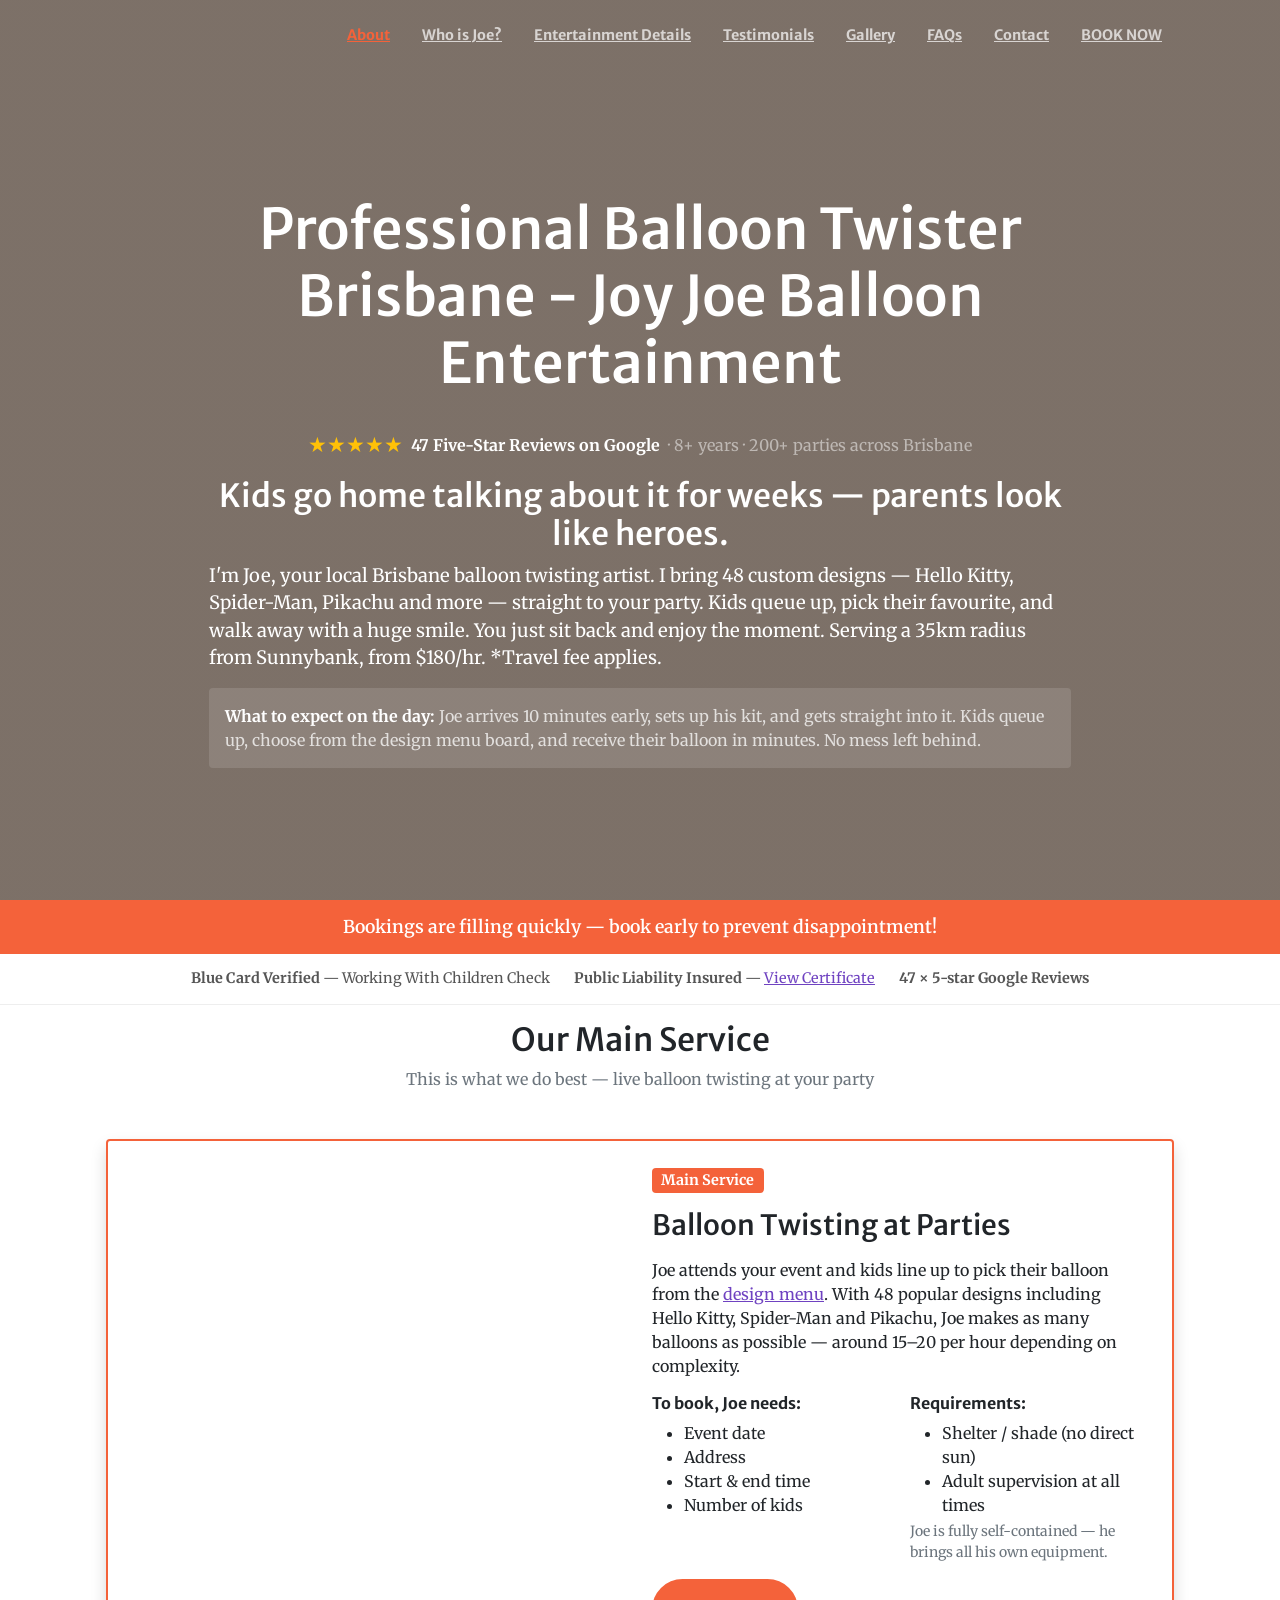
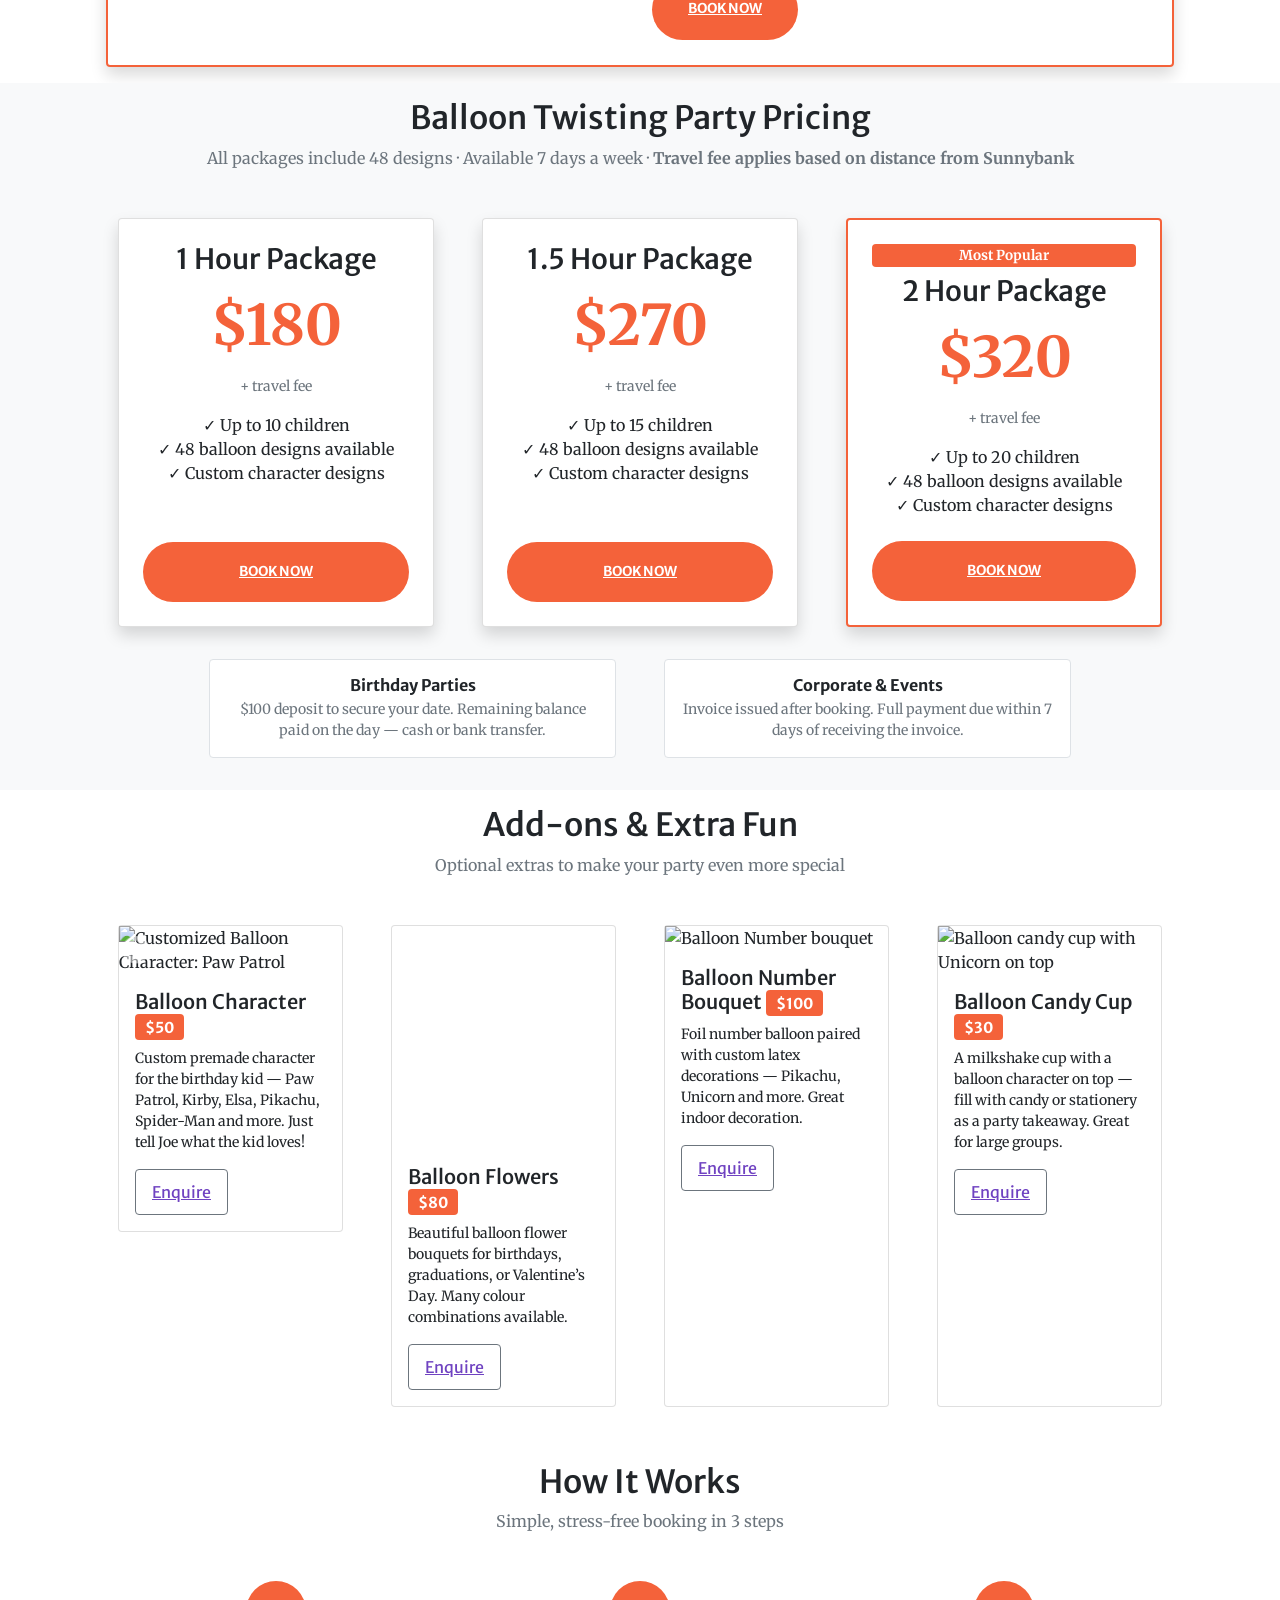
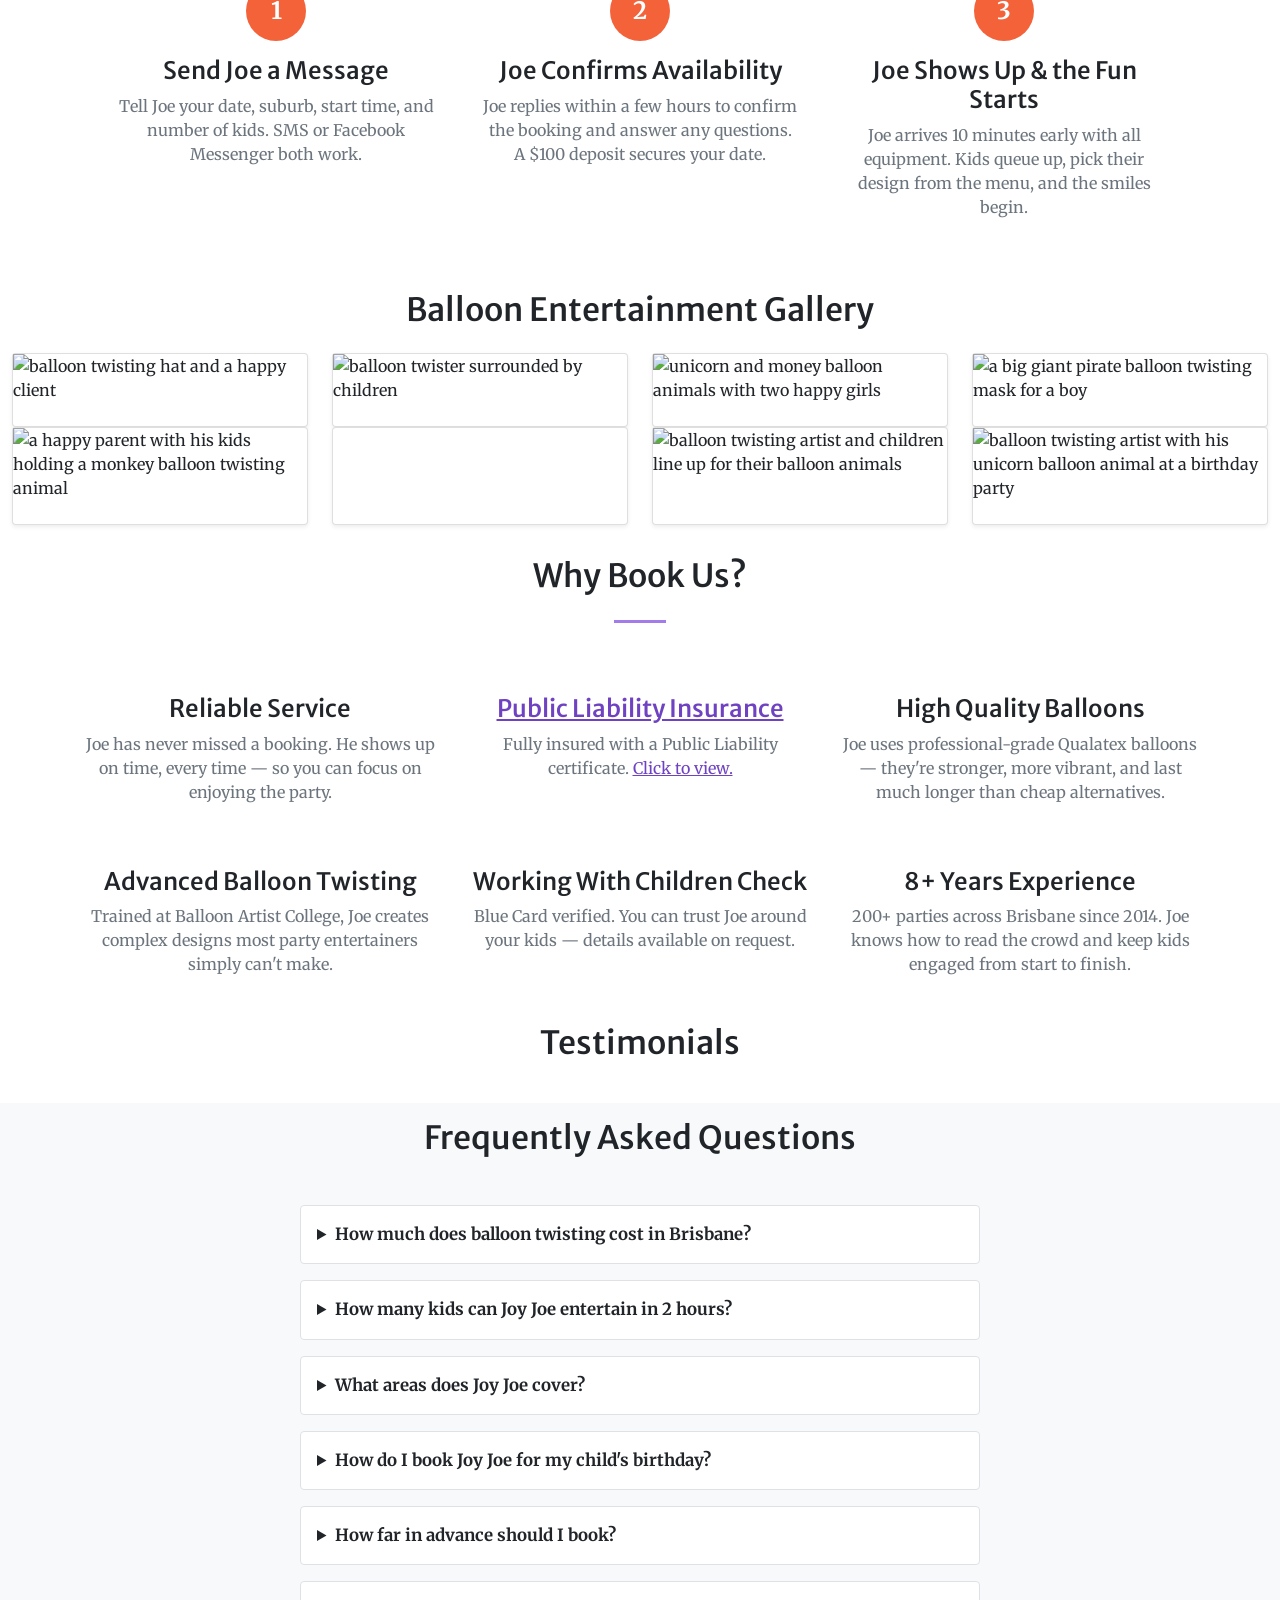
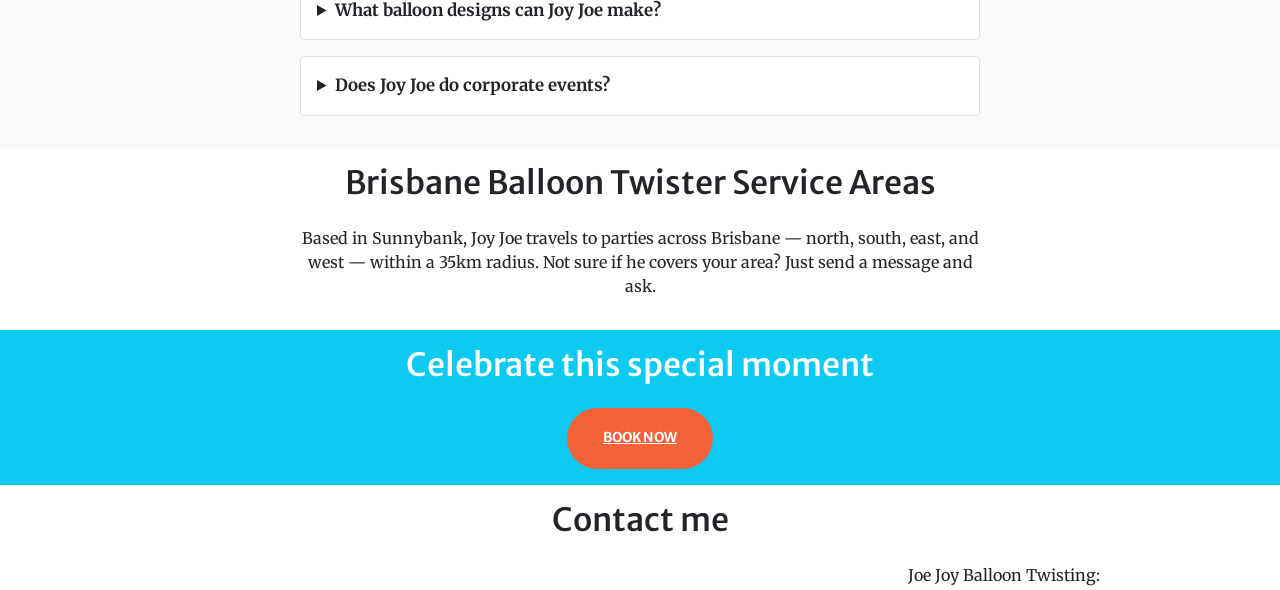
==== commit 591e0172: "Revert "Replace hero image with new high-res photo, optimized for performance" This reverts commit b" ====
--- a/index.html
+++ b/index.html
@@ -17,9 +17,6 @@
     <!-- Favicon-->
     <link rel="icon" type="image/x-icon" href="assets/favicon.ico" />
     <link rel="canonical" href="https://www.joyjoeballoon.com/" />
-    <link rel="preload" as="image" href="assets/img/hero-joe-1024.webp" type="image/webp" media="(min-width: 992px)">
-    <link rel="preload" as="image" href="assets/img/hero-joe-768.webp" type="image/webp" media="(max-width: 991px)">
-    <link rel="preload" as="image" href="assets/img/hero-joe-480.webp" type="image/webp" media="(max-width: 767px)">
     <!-- Google fonts-->
     <link href="https://fonts.googleapis.com/css?family=Merriweather+Sans:400,700" rel="stylesheet" />
     <link href="https://fonts.googleapis.com/css?family=Merriweather:400,300,300italic,400italic,700,700italic" rel="stylesheet" type="text/css" />
@@ -237,10 +234,10 @@
                 </div>
                 <div class="col-lg-10  col-xl-10 align-self-baseline mb-2">
                     <picture>
-                        <source media="(max-width: 767px)" srcset="assets/img/hero-joe-480.webp" type="image/webp">
-                        <source media="(max-width: 991px)" srcset="assets/img/hero-joe-768.webp" type="image/webp">
-                        <source media="(min-width: 992px)" srcset="assets/img/hero-joe-1024.webp" type="image/webp">
-                        <img class="img-fluid" src="assets/img/hero-joe-1024.webp" alt="Joy Joe Brisbane balloon twister with a happy girl holding balloon animals at a kids party" fetchpriority="high" loading="eager" width="1024" height="1024">
+                        <source media="(max-width: 767px)" srcset="assets/img/portfolio/thumbnails/optimized/mobile/g6.webp" type="image/webp">
+                        <source media="(max-width: 991px)" srcset="assets/img/portfolio/thumbnails/optimized/tablet/g6.webp" type="image/webp">
+                        <source media="(min-width: 992px)" srcset="assets/img/portfolio/thumbnails/optimized/desktop/g6.webp" type="image/webp">
+                        <img class="img-fluid" src="assets/img/portfolio/thumbnails/g6.webp" alt="Professional Brisbane balloon twister Joy Joe with birthday party boy holding kangaroo balloon animal" fetchpriority="high">
                     </picture>
                     <div class="d-flex justify-content-center align-items-center gap-2 mb-3 flex-wrap">
                         <span style="color:#ffc107; font-size:1.3rem;">★★★★★</span>
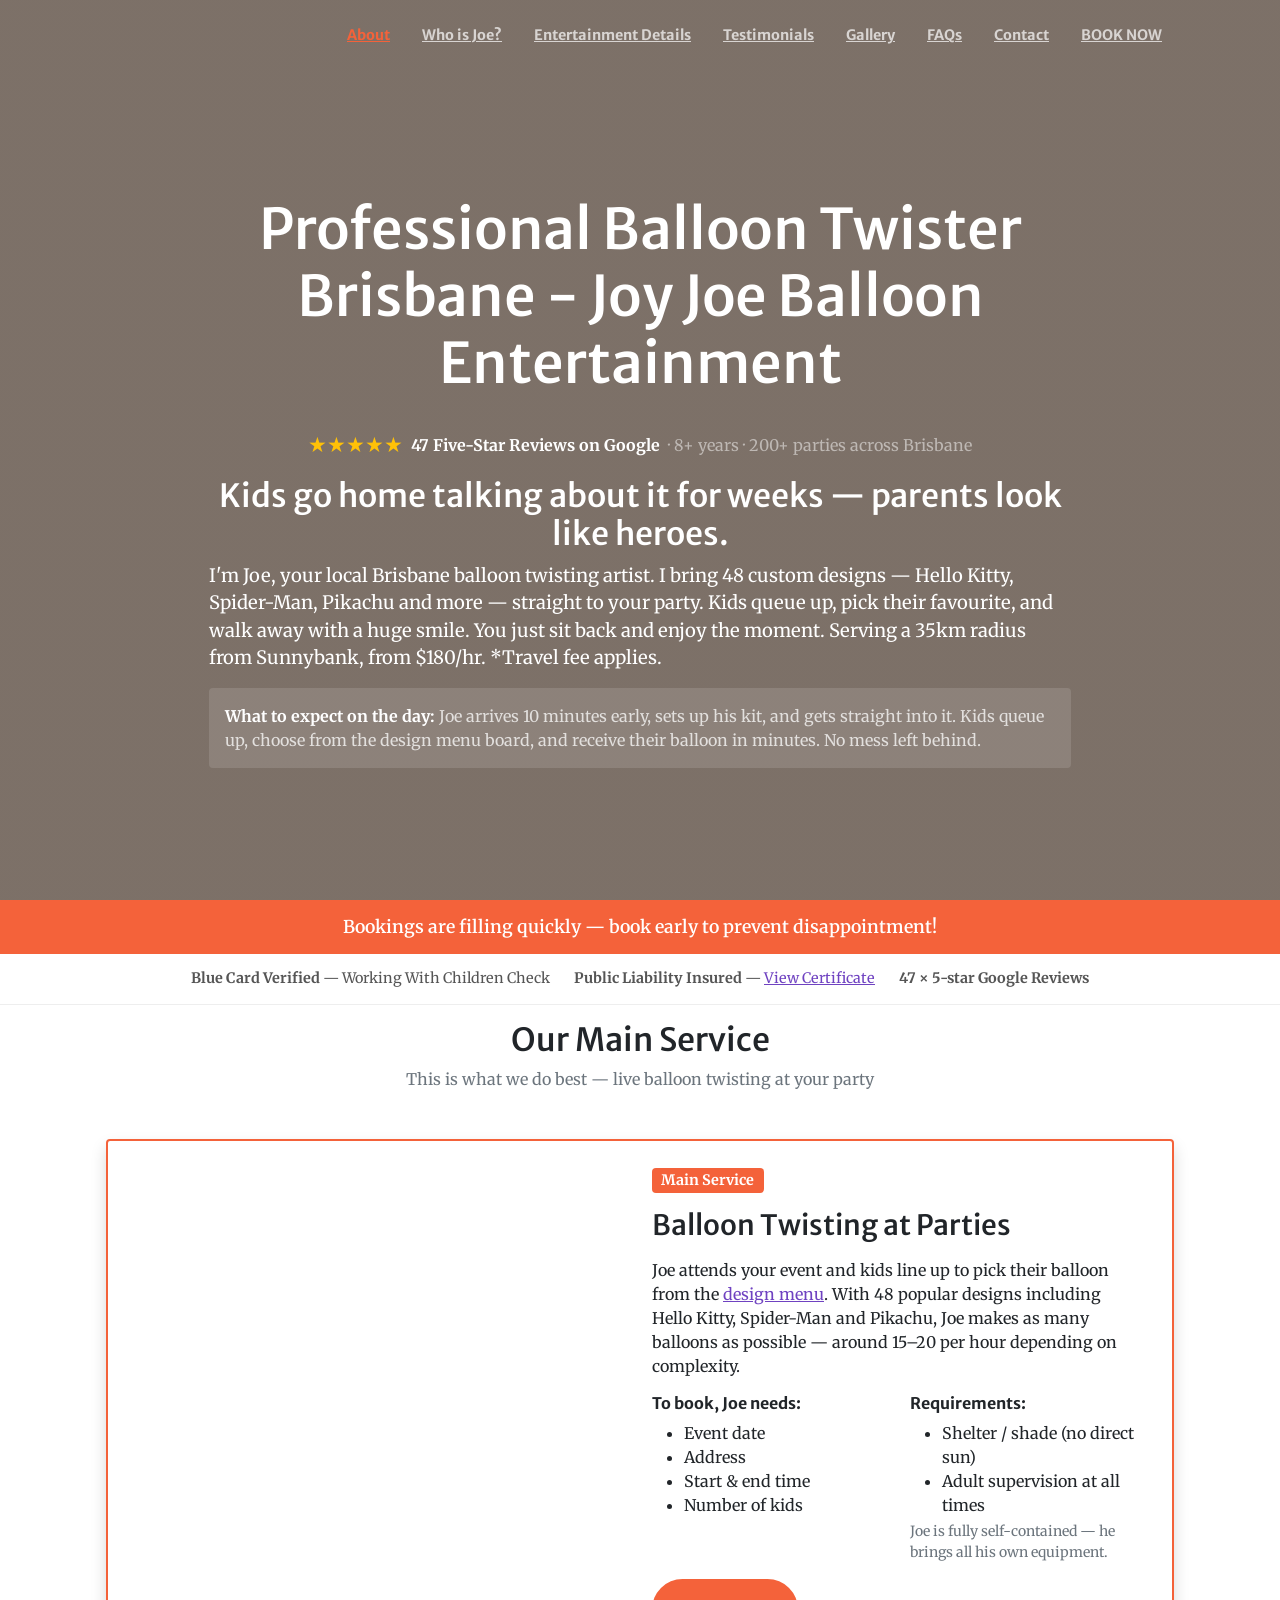
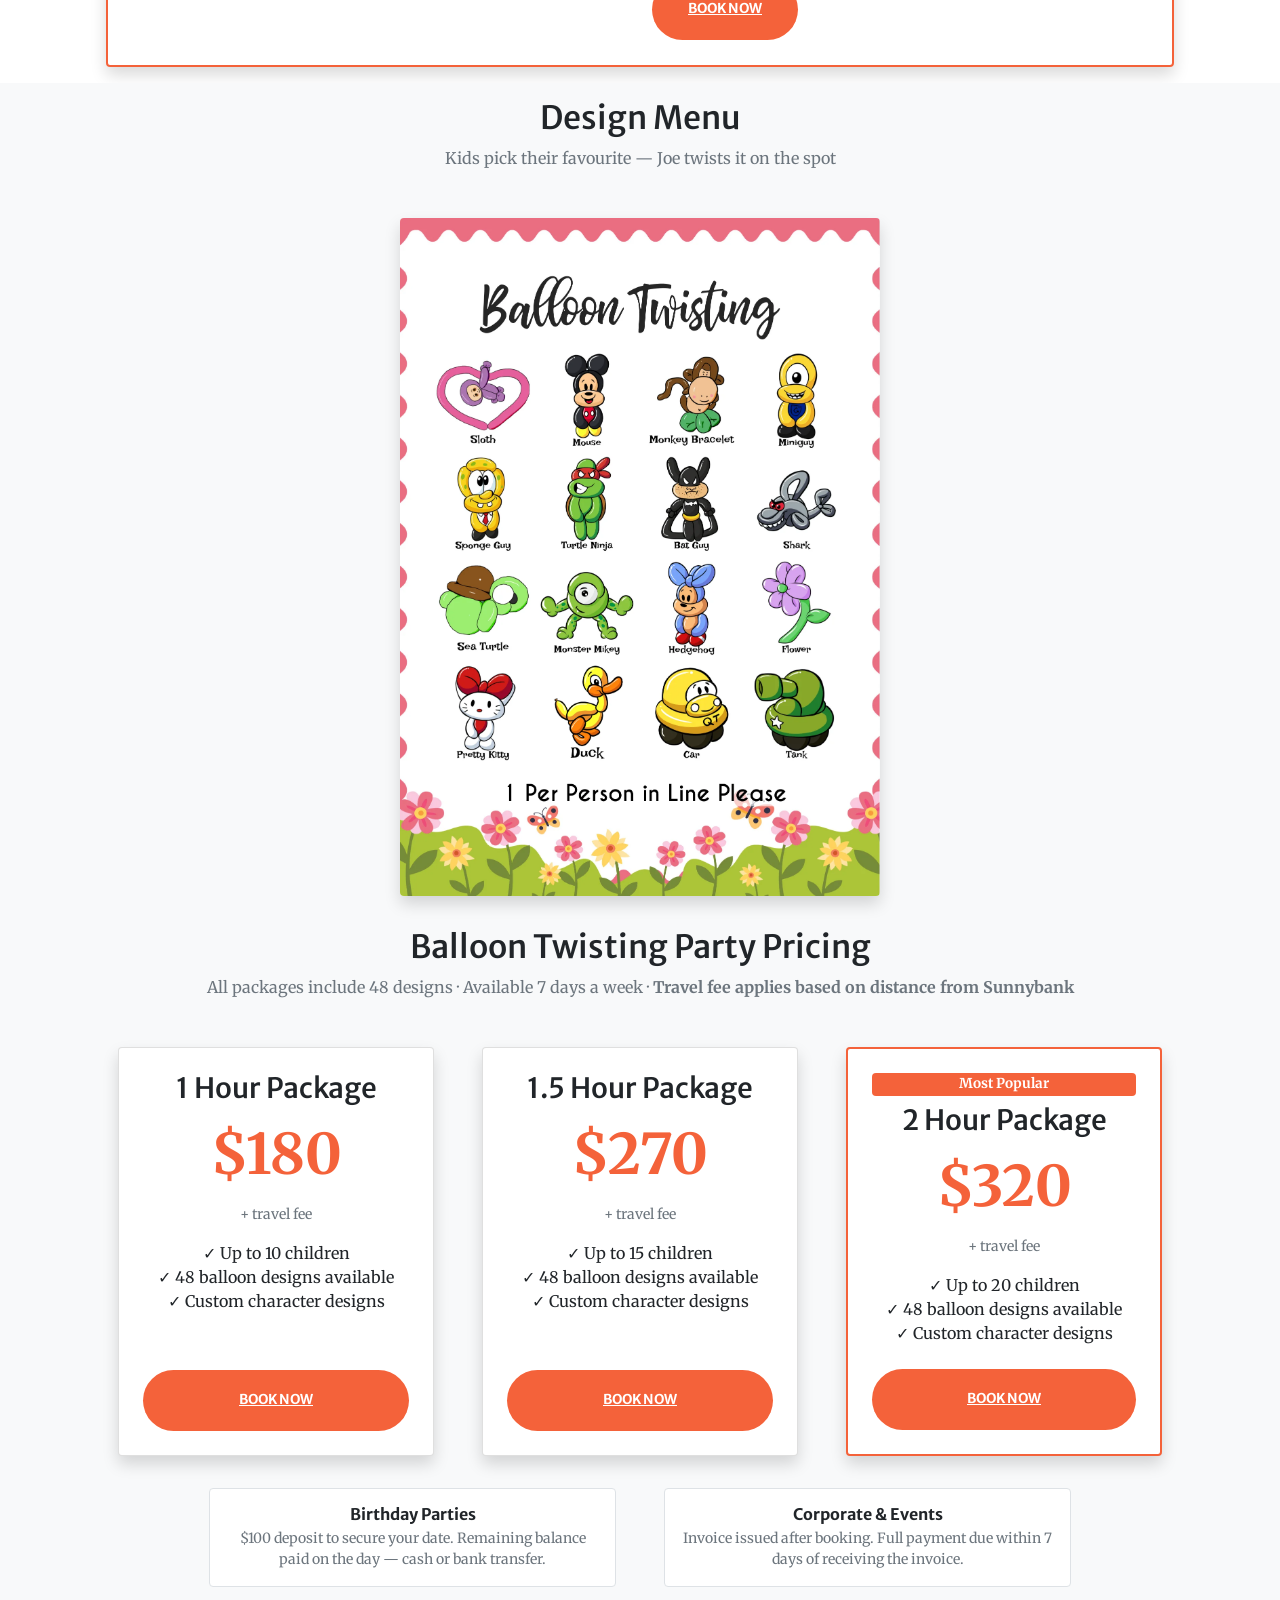
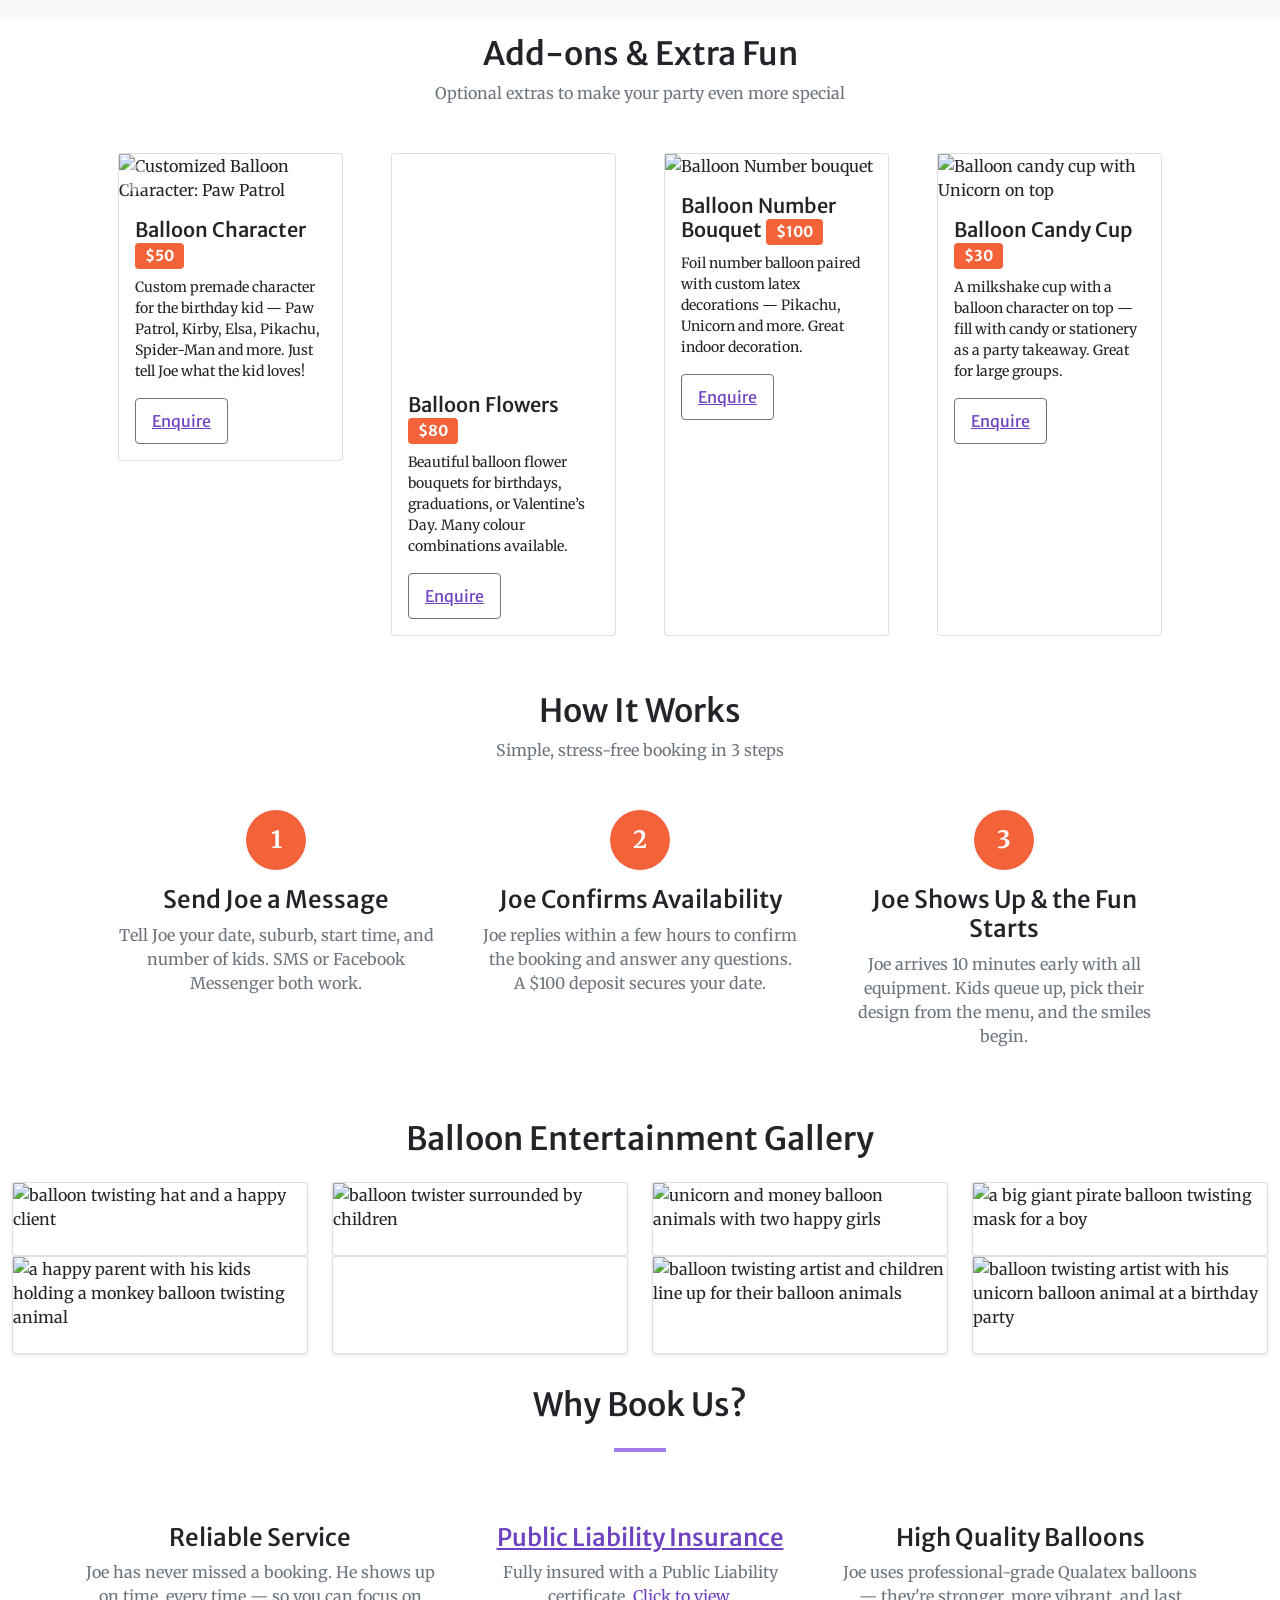
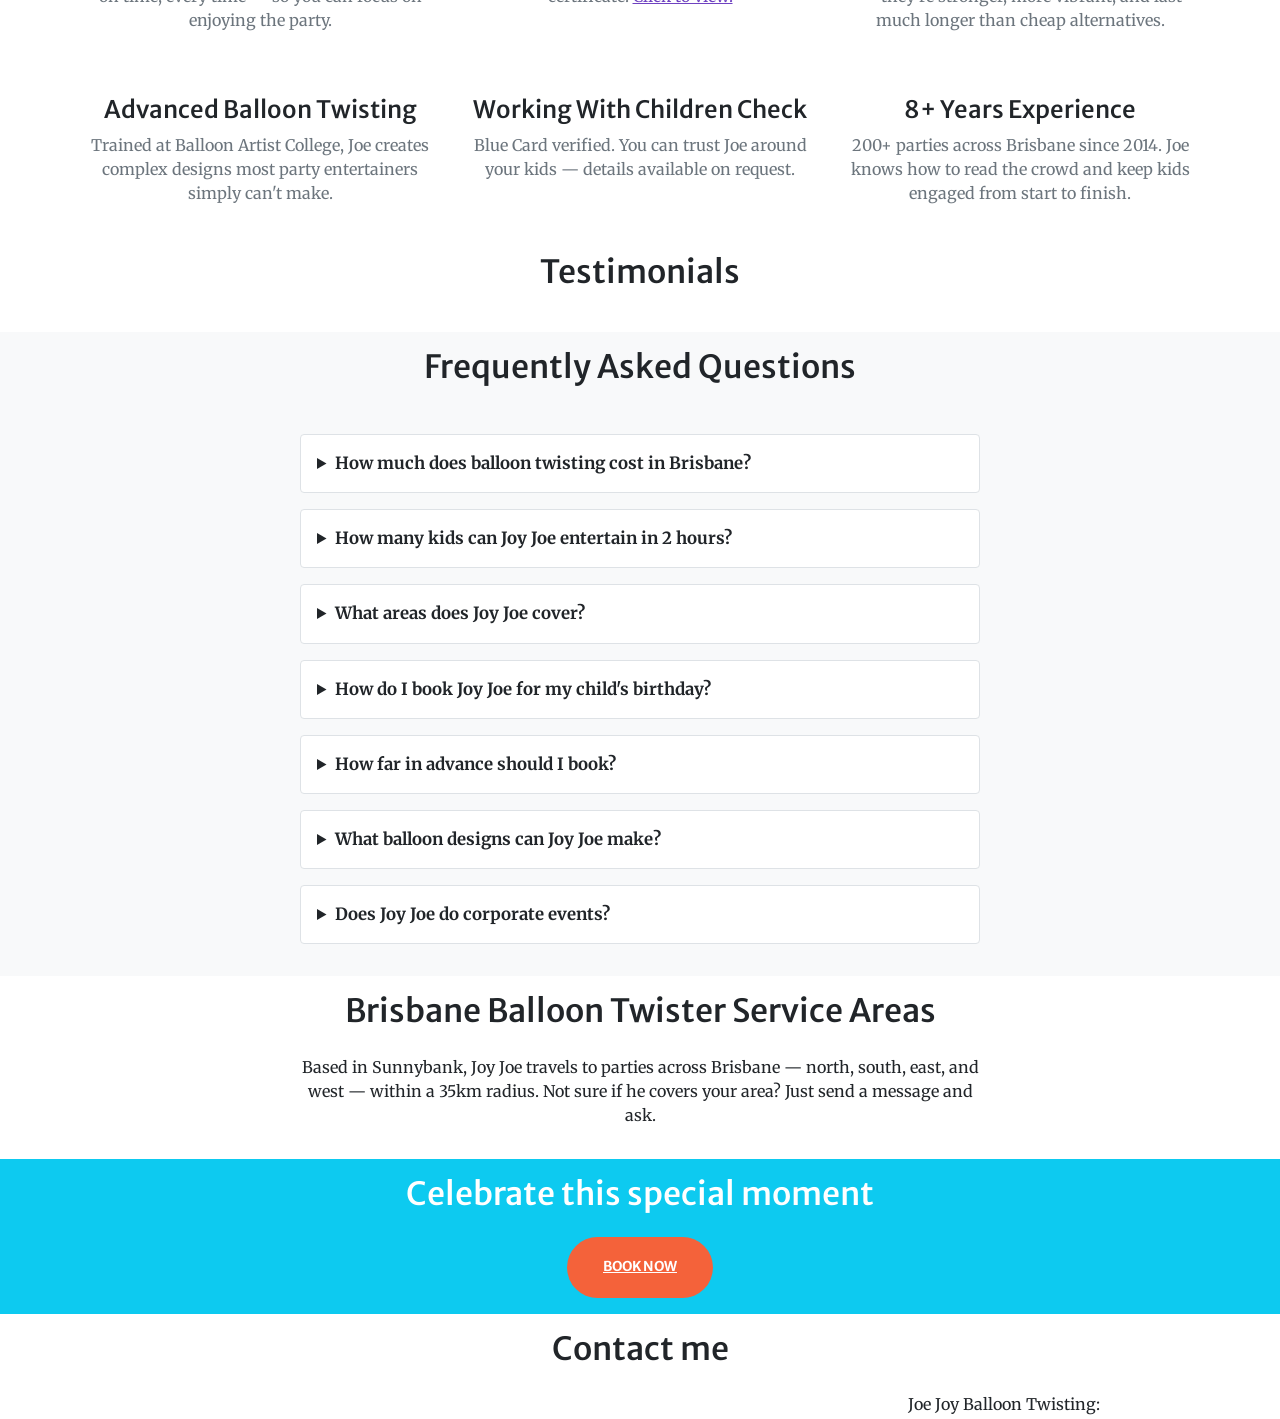
==== commit e66174f1: "Add balloon design menu section with menu image - Convert menu PNG to 195KB WebP - Add Design Menu s" ====
--- a/index.html
+++ b/index.html
@@ -382,6 +382,19 @@
         </div>
     </section>
 
+    <!-- Design Menu Section -->
+    <section class="page-section bg-light" id="design-menu">
+        <div class="container px-4 px-lg-5">
+            <h2 class="text-center mb-2">Design Menu</h2>
+            <p class="text-center text-muted mb-5">Kids pick their favourite — Joe twists it on the spot</p>
+            <div class="row justify-content-center">
+                <div class="col-12 col-md-8 col-lg-6 text-center">
+                    <img src="assets/img/balloon-menu.webp" alt="Joy Joe balloon twisting design menu — 16 designs including Sloth, Mouse, Turtle Ninja, Pikachu, Hello Kitty and more" class="img-fluid rounded shadow" loading="lazy" style="max-width:480px; width:100%;">
+                </div>
+            </div>
+        </div>
+    </section>
+
     <!-- Pricing Section -->
     <section class="page-section bg-light" id="pricing">
         <div class="container px-4 px-lg-5">
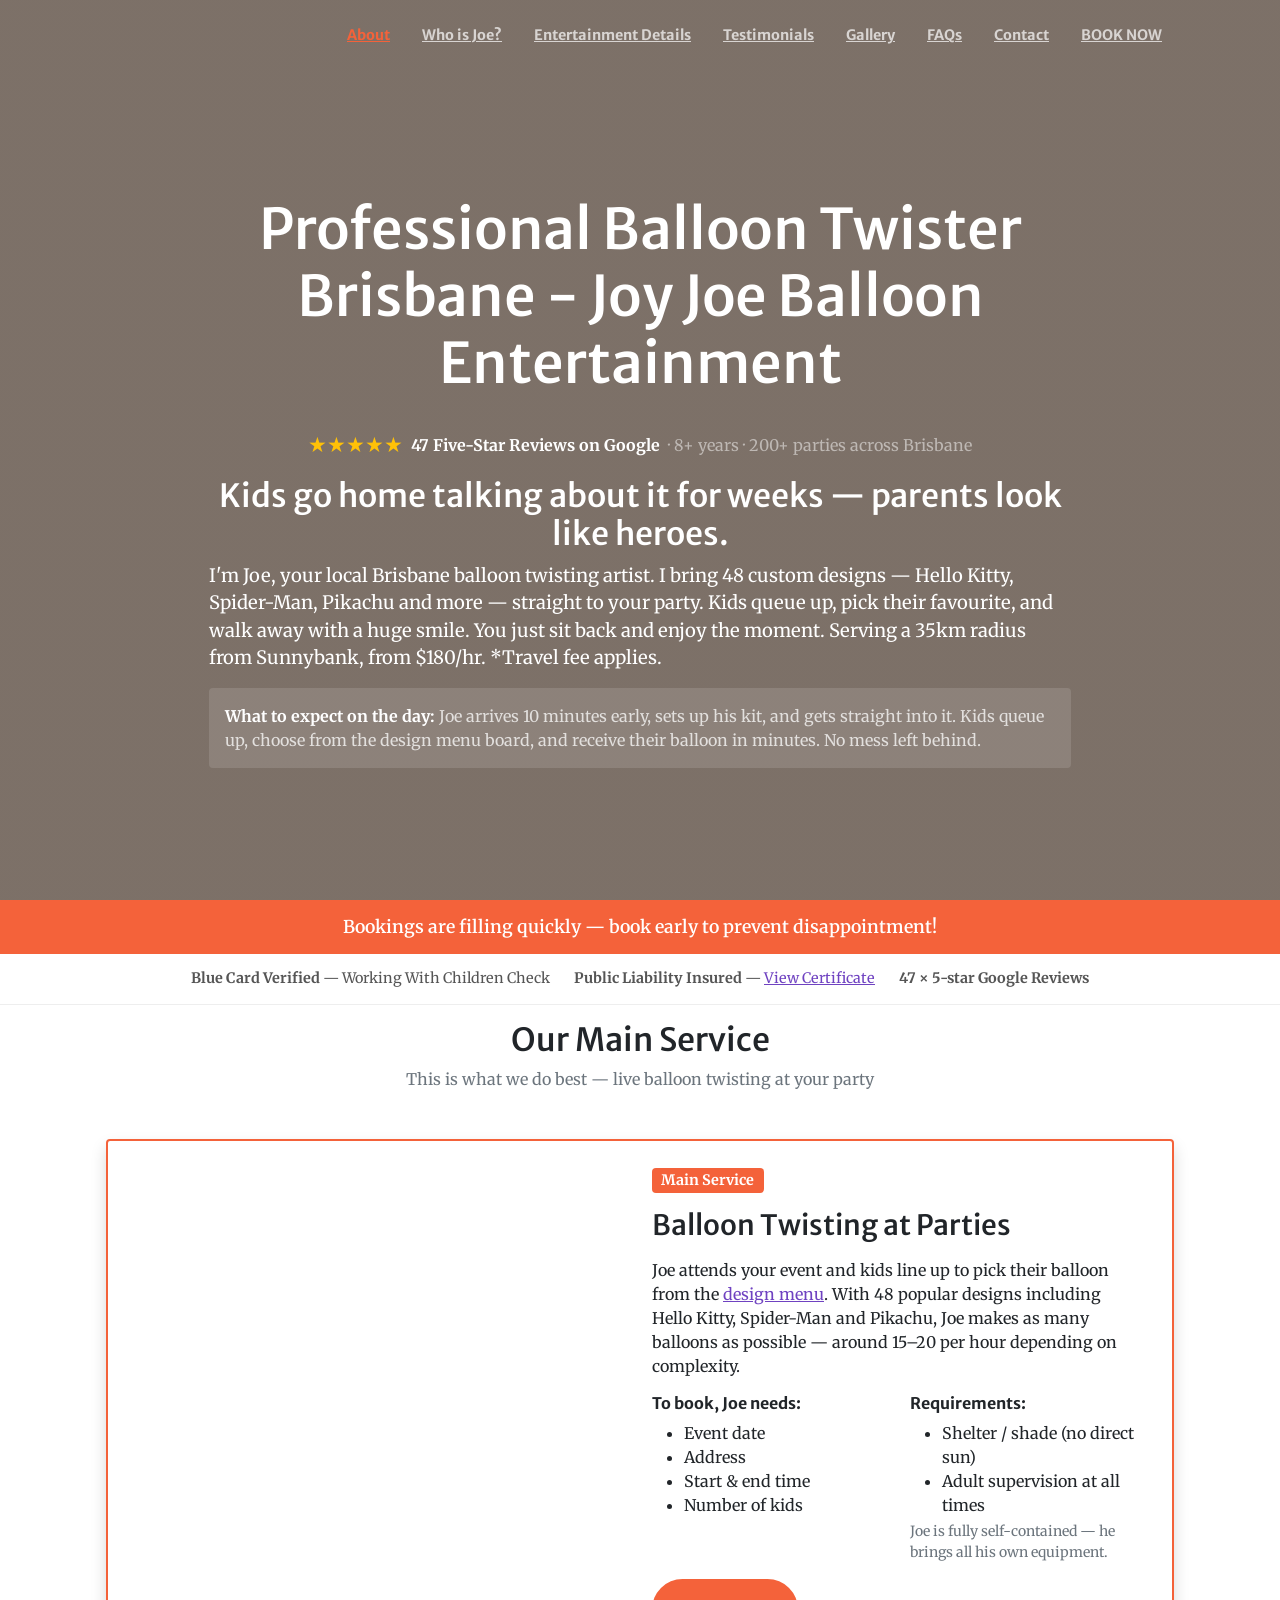
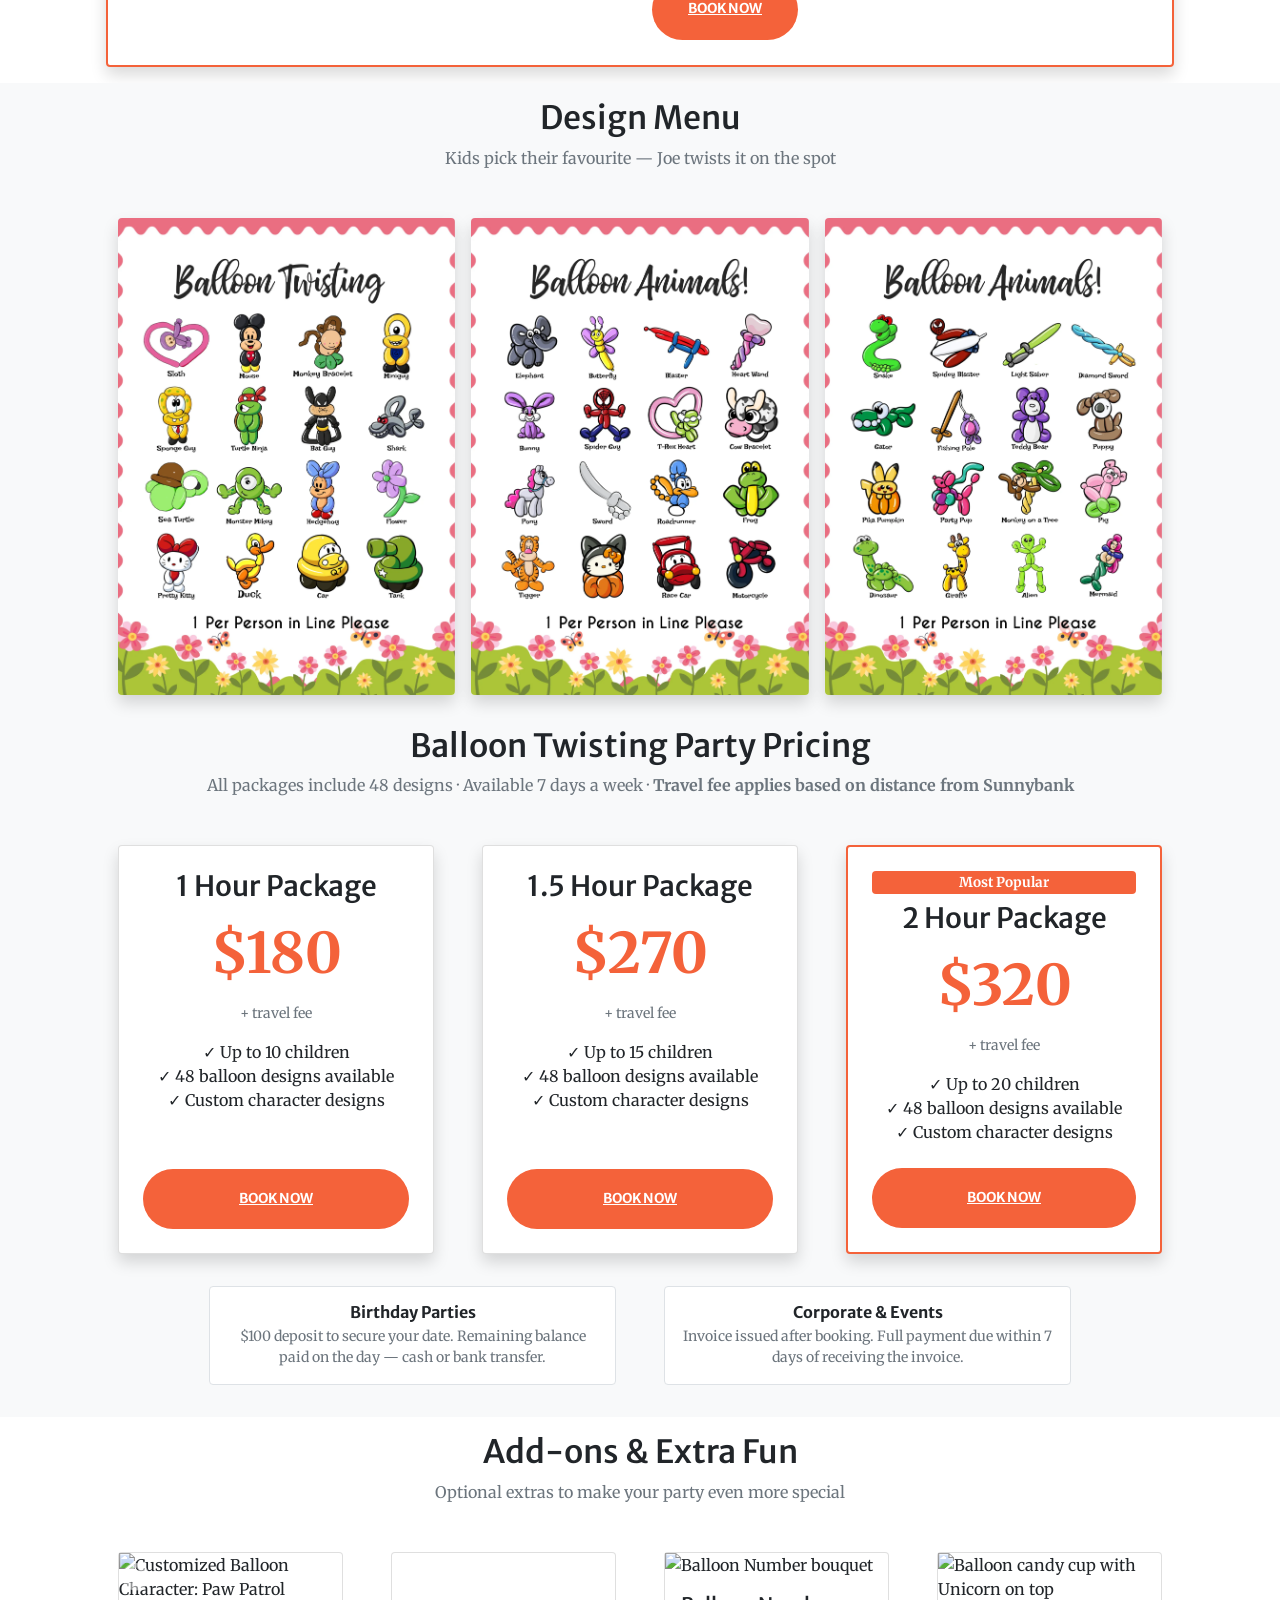
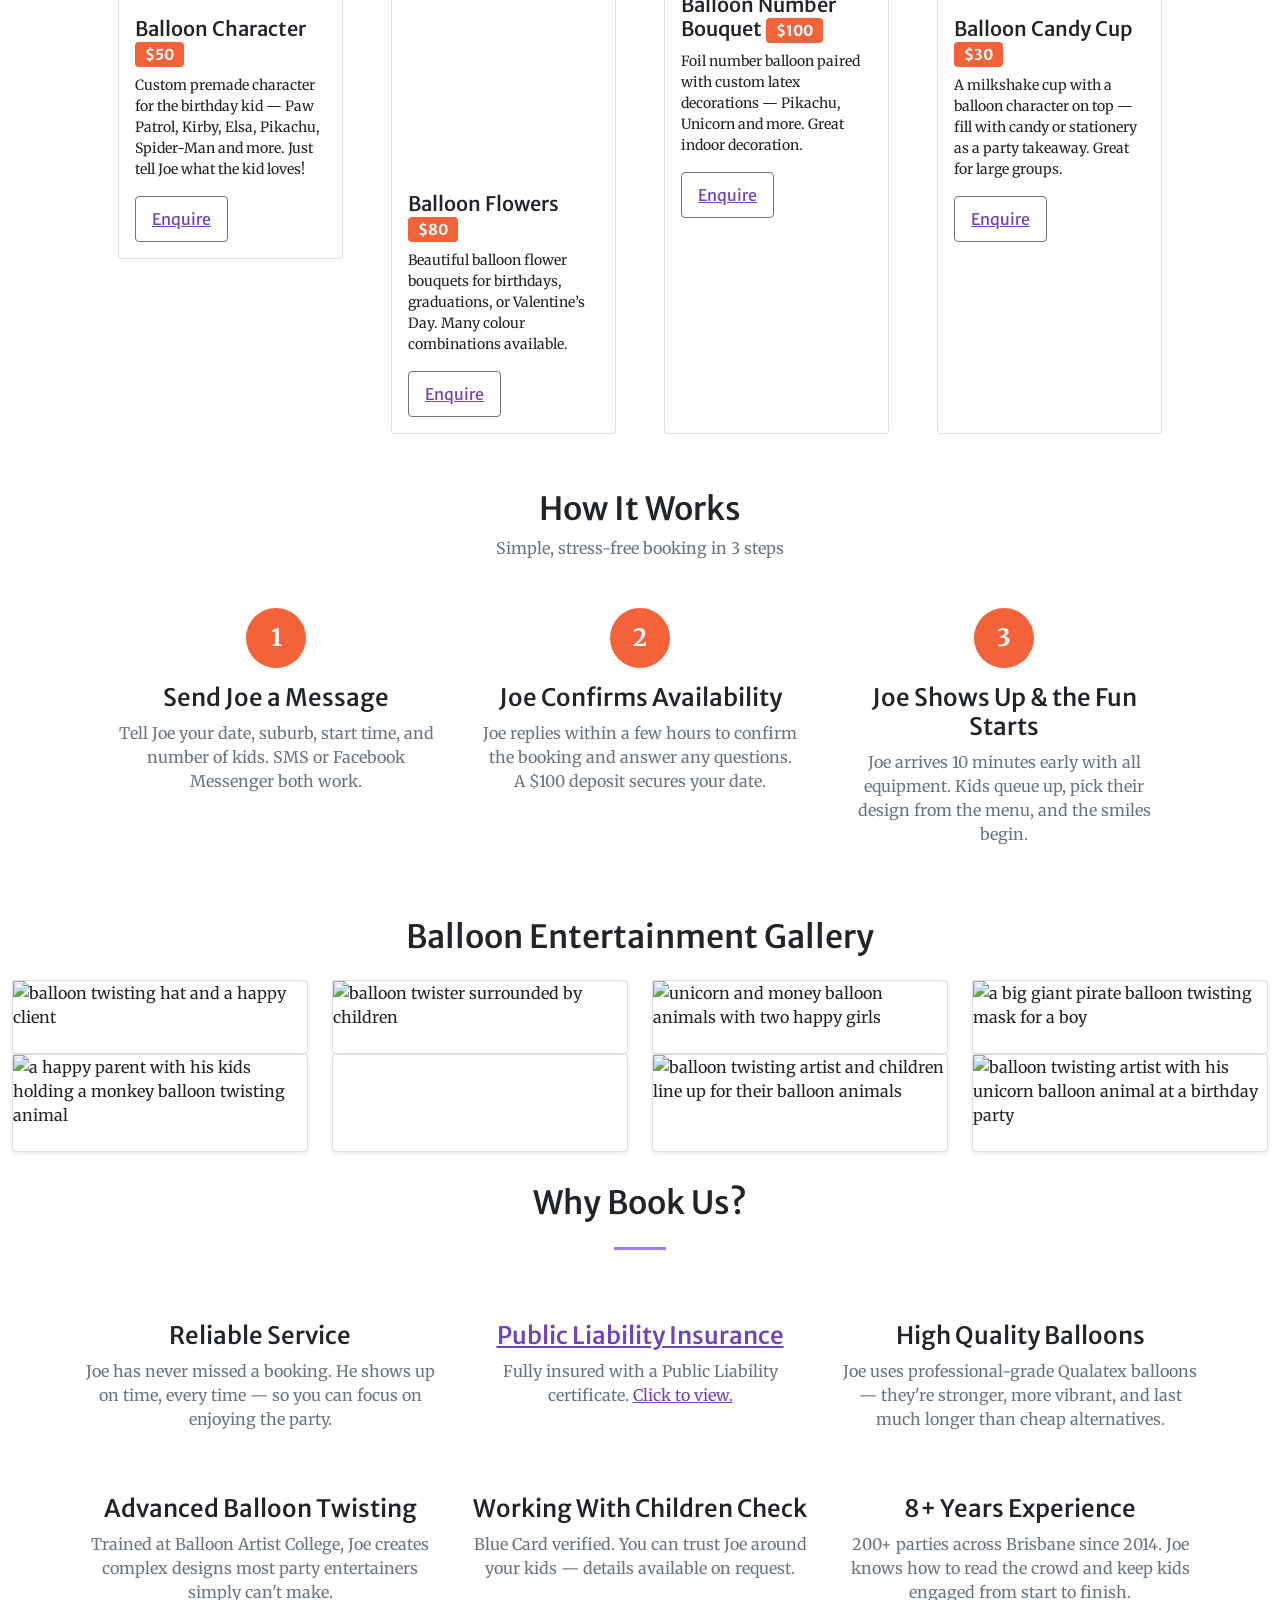
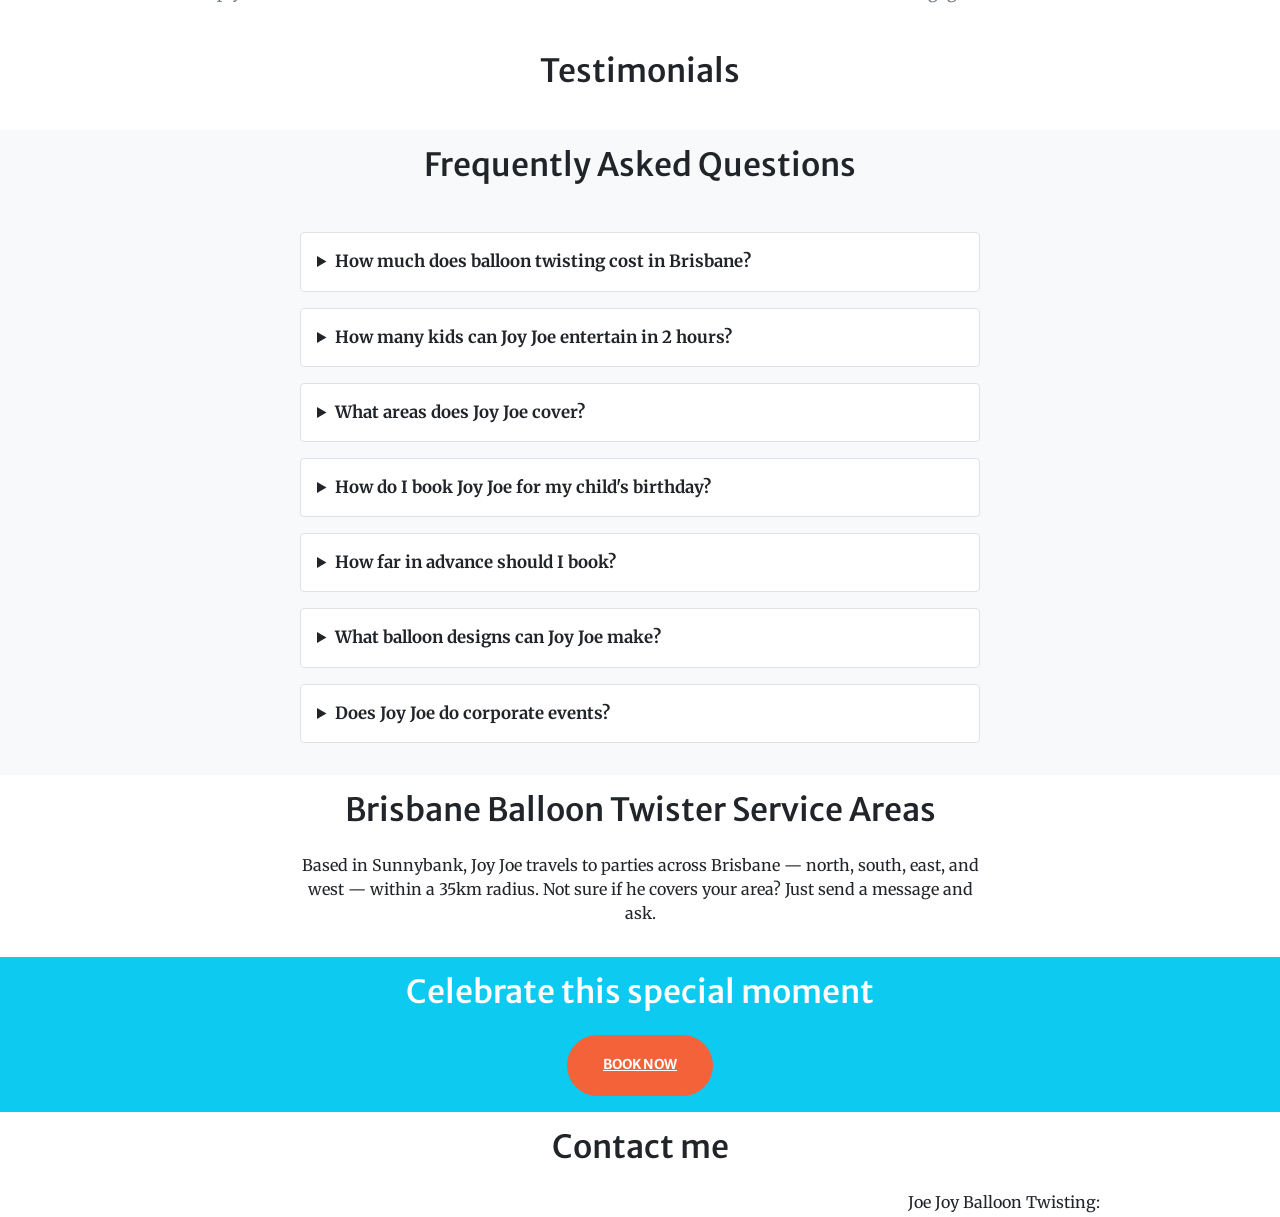
==== commit 2c0e30c9: "Show all 3 design menu pages side by side - Convert all 3 menu PNGs to WebP (~200KB each, down from " ====
--- a/index.html
+++ b/index.html
@@ -387,9 +387,15 @@
         <div class="container px-4 px-lg-5">
             <h2 class="text-center mb-2">Design Menu</h2>
             <p class="text-center text-muted mb-5">Kids pick their favourite — Joe twists it on the spot</p>
-            <div class="row justify-content-center">
-                <div class="col-12 col-md-8 col-lg-6 text-center">
-                    <img src="assets/img/balloon-menu.webp" alt="Joy Joe balloon twisting design menu — 16 designs including Sloth, Mouse, Turtle Ninja, Pikachu, Hello Kitty and more" class="img-fluid rounded shadow" loading="lazy" style="max-width:480px; width:100%;">
+            <div class="row justify-content-center gx-3 gy-4">
+                <div class="col-12 col-md-4 text-center">
+                    <img src="assets/img/balloon-menu-1.webp" alt="Balloon twisting design menu page 1 — Sloth, Mouse, Monkey Bracelet, Miniguy, Sponge Guy, Turtle Ninja, Bat Guy, Shark" class="img-fluid rounded shadow" loading="lazy">
+                </div>
+                <div class="col-12 col-md-4 text-center">
+                    <img src="assets/img/balloon-menu-2.webp" alt="Balloon twisting design menu page 2" class="img-fluid rounded shadow" loading="lazy">
+                </div>
+                <div class="col-12 col-md-4 text-center">
+                    <img src="assets/img/balloon-menu-3.webp" alt="Balloon twisting design menu page 3" class="img-fluid rounded shadow" loading="lazy">
                 </div>
             </div>
         </div>
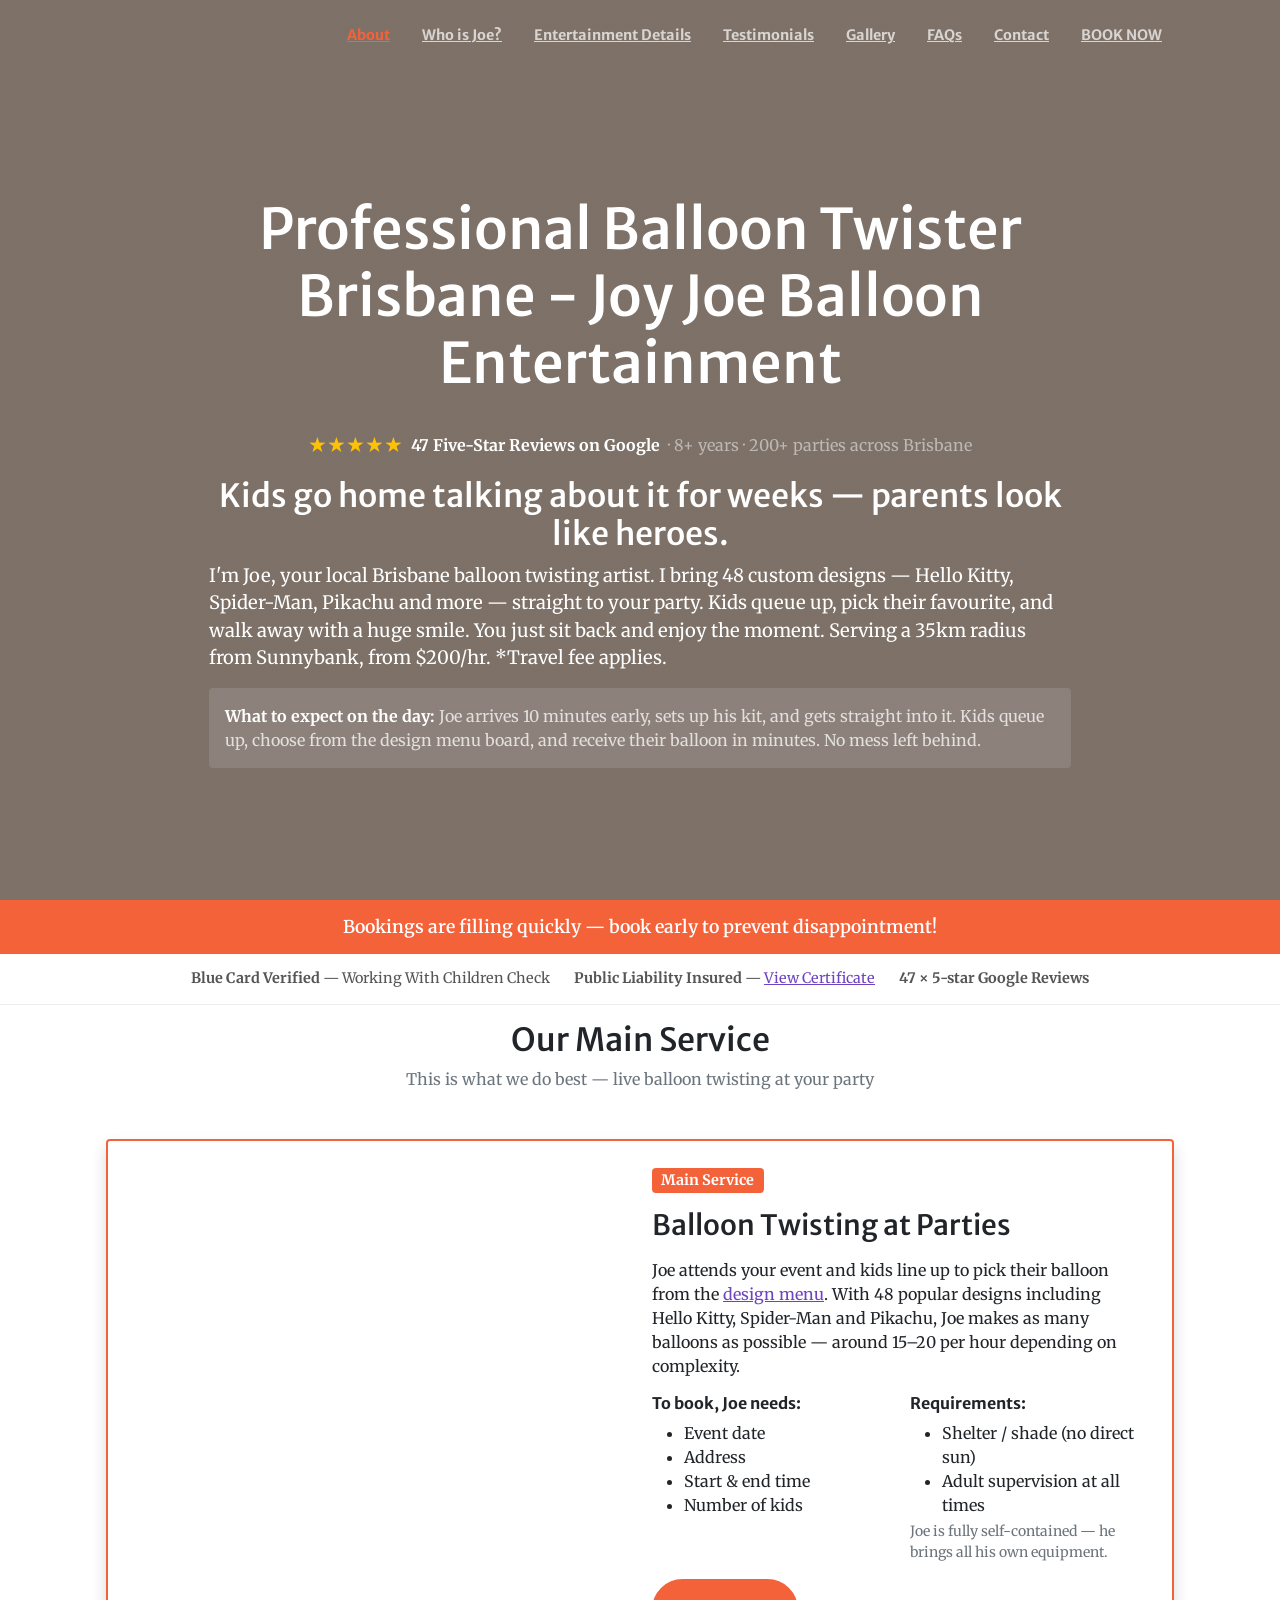
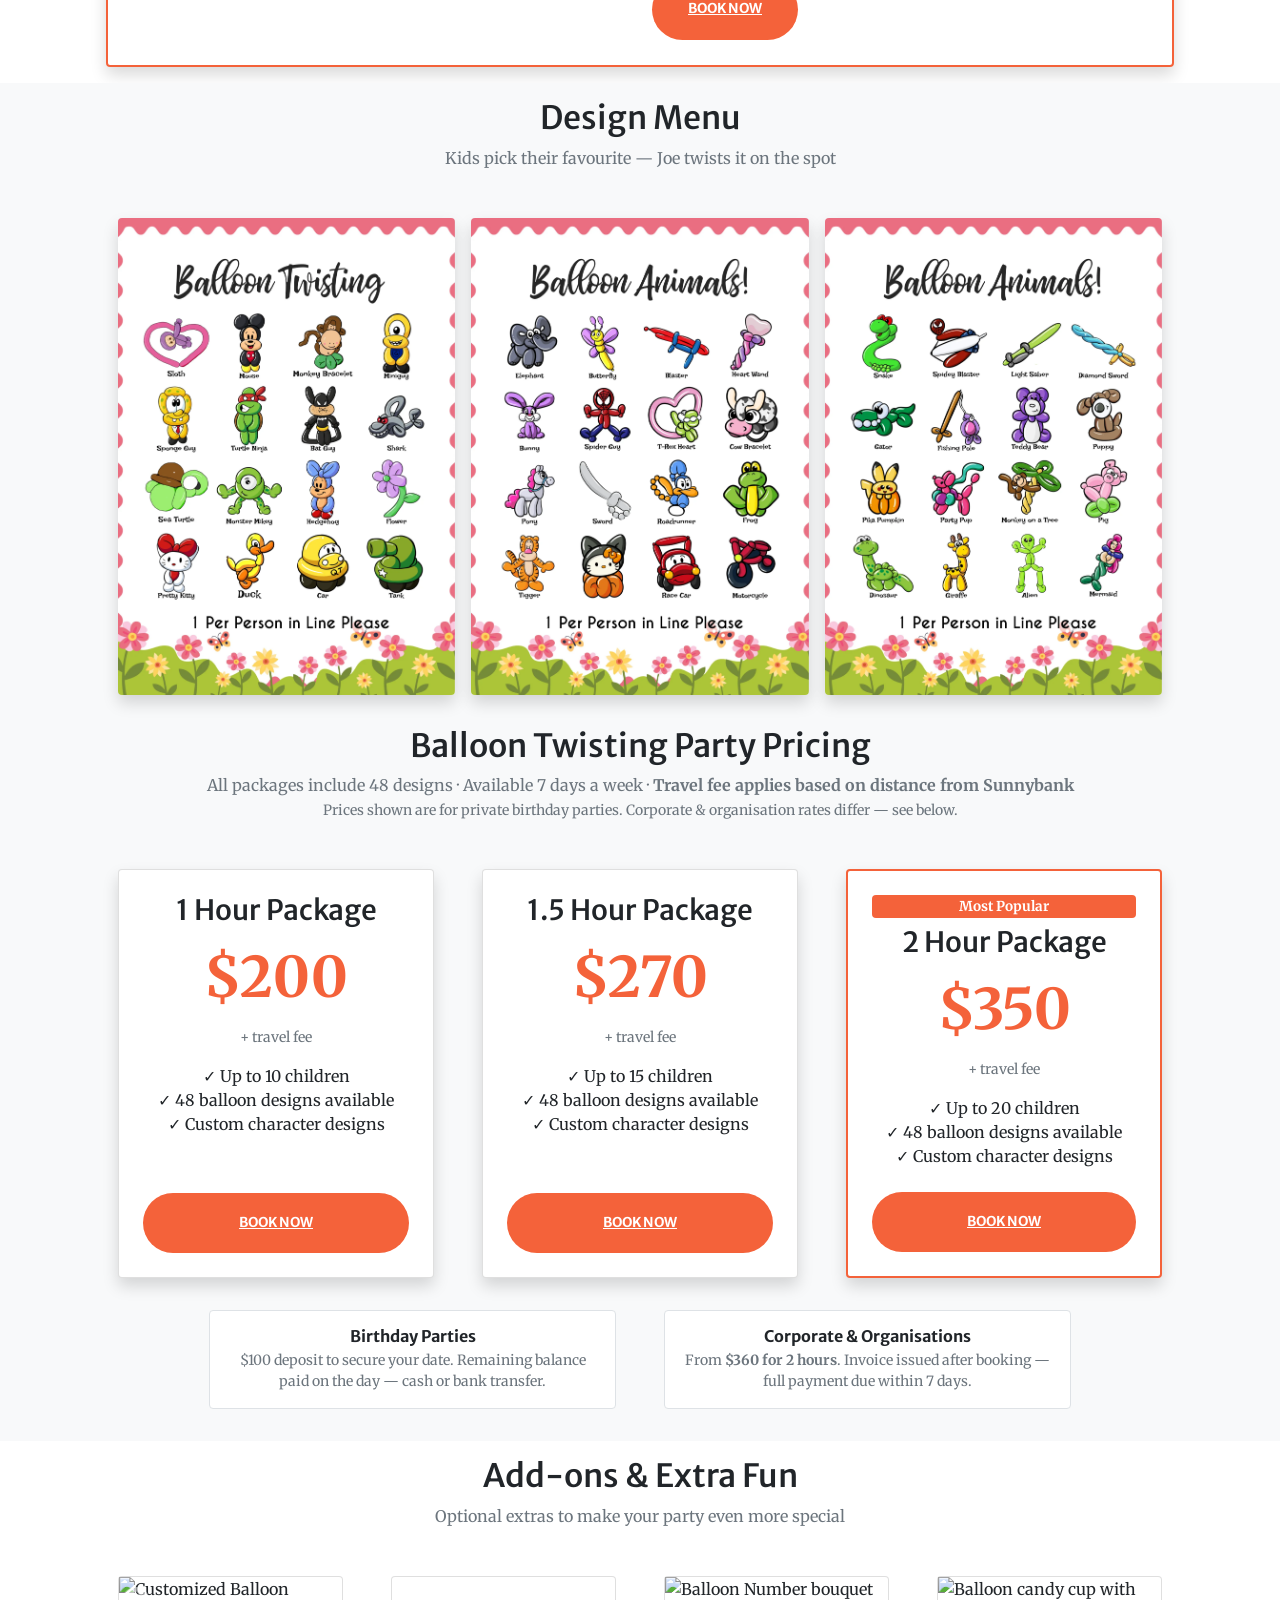
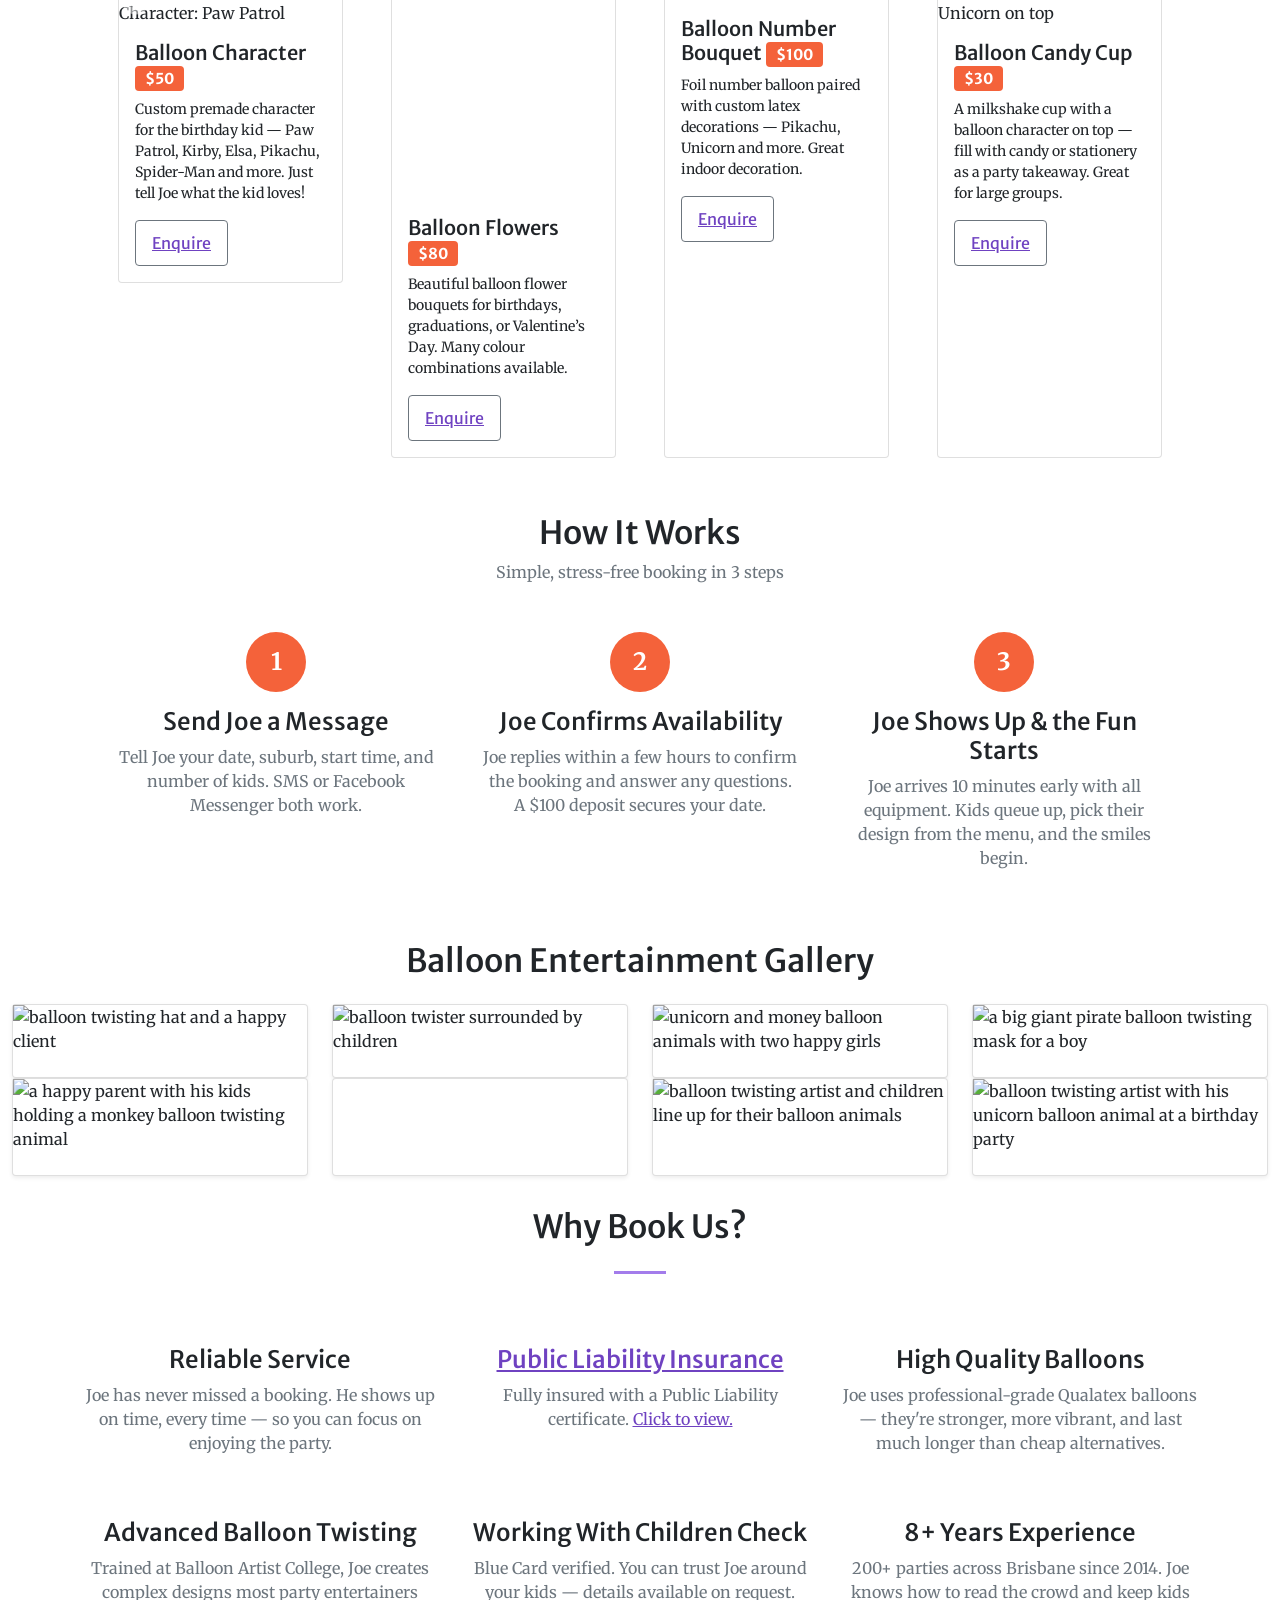
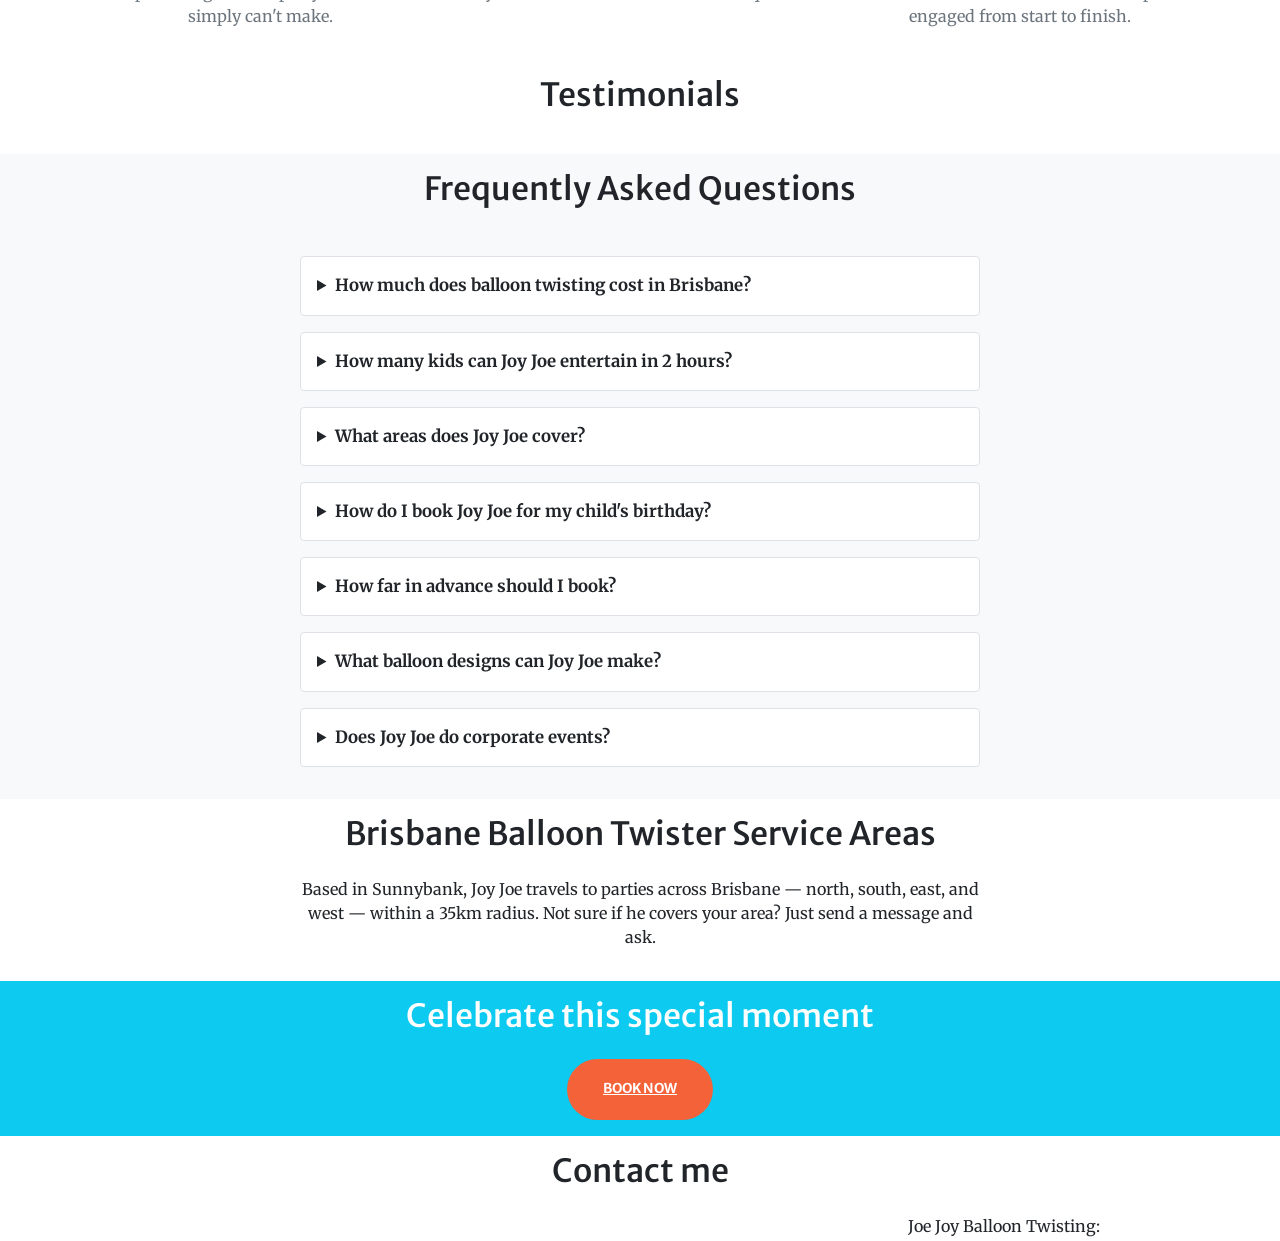
==== commit 71187d70: "Update pricing: 1hr $200, 1.5hr $270, 2hr $350; add corporate rate note ($360) Co-Authored-By: Claud" ====
--- a/index.html
+++ b/index.html
@@ -4,12 +4,12 @@
 <head>
     <meta charset="utf-8" />
     <meta name="viewport" content="width=device-width, initial-scale=1, shrink-to-fit=no" />
-    <meta name="description" content="Hire Joy Joe for professional balloon twisting at your Brisbane kids birthday party. Custom designs, 20+ km radius from Sunnybank. Book now from $320." />
+    <meta name="description" content="Hire Joy Joe for professional balloon twisting at your Brisbane kids birthday party. Custom designs, 20+ km radius from Sunnybank. Book now from $200." />
     <meta name="keywords" content="balloon twister brisbane, balloon twisting artist brisbane, kids entertainment Brisbane, balloon twister for parties, birthday party balloon twisting, Brisbane balloon artist, balloon animals brisbane" />
     <meta name="author" content="Joy Joe" />
     <meta name="robots" content="index, follow" />
     <meta property="og:title" content="Brisbane Balloon Twister | Professional Balloon Twisting Artist | Joy Joe" />
-    <meta property="og:description" content="Professional balloon twister in Brisbane servicing kids parties & events. 48 custom balloon designs including popular characters. From $180/hr. Service radius 35km from Runcorn. Book Joy Joe today!" />
+    <meta property="og:description" content="Professional balloon twister in Brisbane servicing kids parties & events. 48 custom balloon designs including popular characters. From $200/hr. Service radius 35km from Runcorn. Book Joy Joe today!" />
     <meta property="og:image" content="https://www.joyjoeballoon.com/assets/img/portfolio/thumbnails/logo.png" />
     <meta property="og:url" content="https://www.joyjoeballoon.com/" />
     <meta name="twitter:card" content="summary_large_image" />
@@ -125,10 +125,10 @@
       "offers": {
         "@type": "Offer",
         "priceCurrency": "AUD",
-        "price": "180",
+        "price": "200",
         "priceSpecification": {
           "@type": "UnitPriceSpecification",
-          "price": "180",
+          "price": "200",
           "priceCurrency": "AUD",
           "unitText": "per hour"
         }
@@ -155,7 +155,7 @@
           "name": "How much does a balloon twister cost in Brisbane?",
           "acceptedAnswer": {
             "@type": "Answer",
-            "text": "My balloon twisting service starts from $180 per hour. I service areas within 35km of Runcorn, Brisbane, with a small travel fee for locations further out."
+            "text": "My balloon twisting service starts from $200 per hour. I service areas within 35km of Runcorn, Brisbane, with a small travel fee for locations further out."
           }
         },
         {
@@ -248,7 +248,7 @@
                         Kids go home talking about it for weeks — parents look like heroes.
                     </h2>
                     <p class="text-white text-start">
-                        I'm Joe, your local Brisbane balloon twisting artist. I bring 48 custom designs — Hello Kitty, Spider-Man, Pikachu and more — straight to your party. Kids queue up, pick their favourite, and walk away with a huge smile. You just sit back and enjoy the moment. Serving a 35km radius from Sunnybank, from <span class="font-weight-bold">$180/hr.</span>
+                        I'm Joe, your local Brisbane balloon twisting artist. I bring 48 custom designs — Hello Kitty, Spider-Man, Pikachu and more — straight to your party. Kids queue up, pick their favourite, and walk away with a huge smile. You just sit back and enjoy the moment. Serving a 35km radius from Sunnybank, from <span class="font-weight-bold">$200/hr.</span>
                         <span class="font-weight-bold"> *Travel fee applies.</span>
                     </p>
                     <div class="mt-3 p-3 rounded text-start" style="background:rgba(255,255,255,0.12);">
@@ -405,12 +405,12 @@
     <section class="page-section bg-light" id="pricing">
         <div class="container px-4 px-lg-5">
             <h2 class="text-center mb-2">Balloon Twisting Party Pricing</h2>
-            <p class="text-center text-muted mb-5">All packages include 48 designs · Available 7 days a week · <strong>Travel fee applies based on distance from Sunnybank</strong></p>
+            <p class="text-center text-muted mb-5">All packages include 48 designs · Available 7 days a week · <strong>Travel fee applies based on distance from Sunnybank</strong><br><span class="small">Prices shown are for private birthday parties. Corporate &amp; organisation rates differ — see below.</span></p>
             <div class="row gx-4 gx-lg-5 justify-content-center">
                 <div class="col-lg-4 col-md-6 mb-4">
                     <div class="card shadow text-center p-4 h-100">
                         <h3 class="card-title mb-3">1 Hour Package</h3>
-                        <p class="display-4 fw-bold" style="color:#f4623a;">$180</p>
+                        <p class="display-4 fw-bold" style="color:#f4623a;">$200</p>
                         <p class="text-muted small">+ travel fee</p>
                         <ul class="list-unstyled mb-4">
                             <li>✓ Up to 10 children</li>
@@ -437,7 +437,7 @@
                     <div class="card shadow text-center p-4 h-100 border-2" style="border-color:#f4623a !important;">
                         <span class="badge mb-2" style="background-color:#f4623a; font-size:0.85rem;">Most Popular</span>
                         <h3 class="card-title mb-3">2 Hour Package</h3>
-                        <p class="display-4 fw-bold" style="color:#f4623a;">$320</p>
+                        <p class="display-4 fw-bold" style="color:#f4623a;">$350</p>
                         <p class="text-muted small">+ travel fee</p>
                         <ul class="list-unstyled mb-4">
                             <li>✓ Up to 20 children</li>
@@ -457,8 +457,8 @@
                 </div>
                 <div class="col-lg-5 col-md-6 mb-3">
                     <div class="border rounded p-3 bg-white text-center">
-                        <h6 class="fw-bold mb-1"><i class="bi bi-building text-primary"></i> Corporate &amp; Events</h6>
-                        <p class="mb-0 small text-muted">Invoice issued after booking. Full payment due within 7 days of receiving the invoice.</p>
+                        <h6 class="fw-bold mb-1"><i class="bi bi-building text-primary"></i> Corporate &amp; Organisations</h6>
+                        <p class="mb-0 small text-muted">From <strong>$360 for 2 hours</strong>. Invoice issued after booking — full payment due within 7 days.</p>
                     </div>
                 </div>
             </div>
@@ -770,7 +770,7 @@
                 <div class="col-lg-8">
                     <details class="mb-3 border rounded p-3 bg-white">
                         <summary class="fw-bold" style="cursor:pointer; font-size:1.05rem;">How much does balloon twisting cost in Brisbane?</summary>
-                        <p class="mt-2 mb-0">Joy Joe's 2-hour balloon twisting party package starts from $320. A travel fee applies based on your distance from Sunnybank.</p>
+                        <p class="mt-2 mb-0">Joy Joe's 2-hour balloon twisting party package starts from $350. A travel fee applies based on your distance from Sunnybank.</p>
                     </details>
                     <details class="mb-3 border rounded p-3 bg-white">
                         <summary class="fw-bold" style="cursor:pointer; font-size:1.05rem;">How many kids can Joy Joe entertain in 2 hours?</summary>
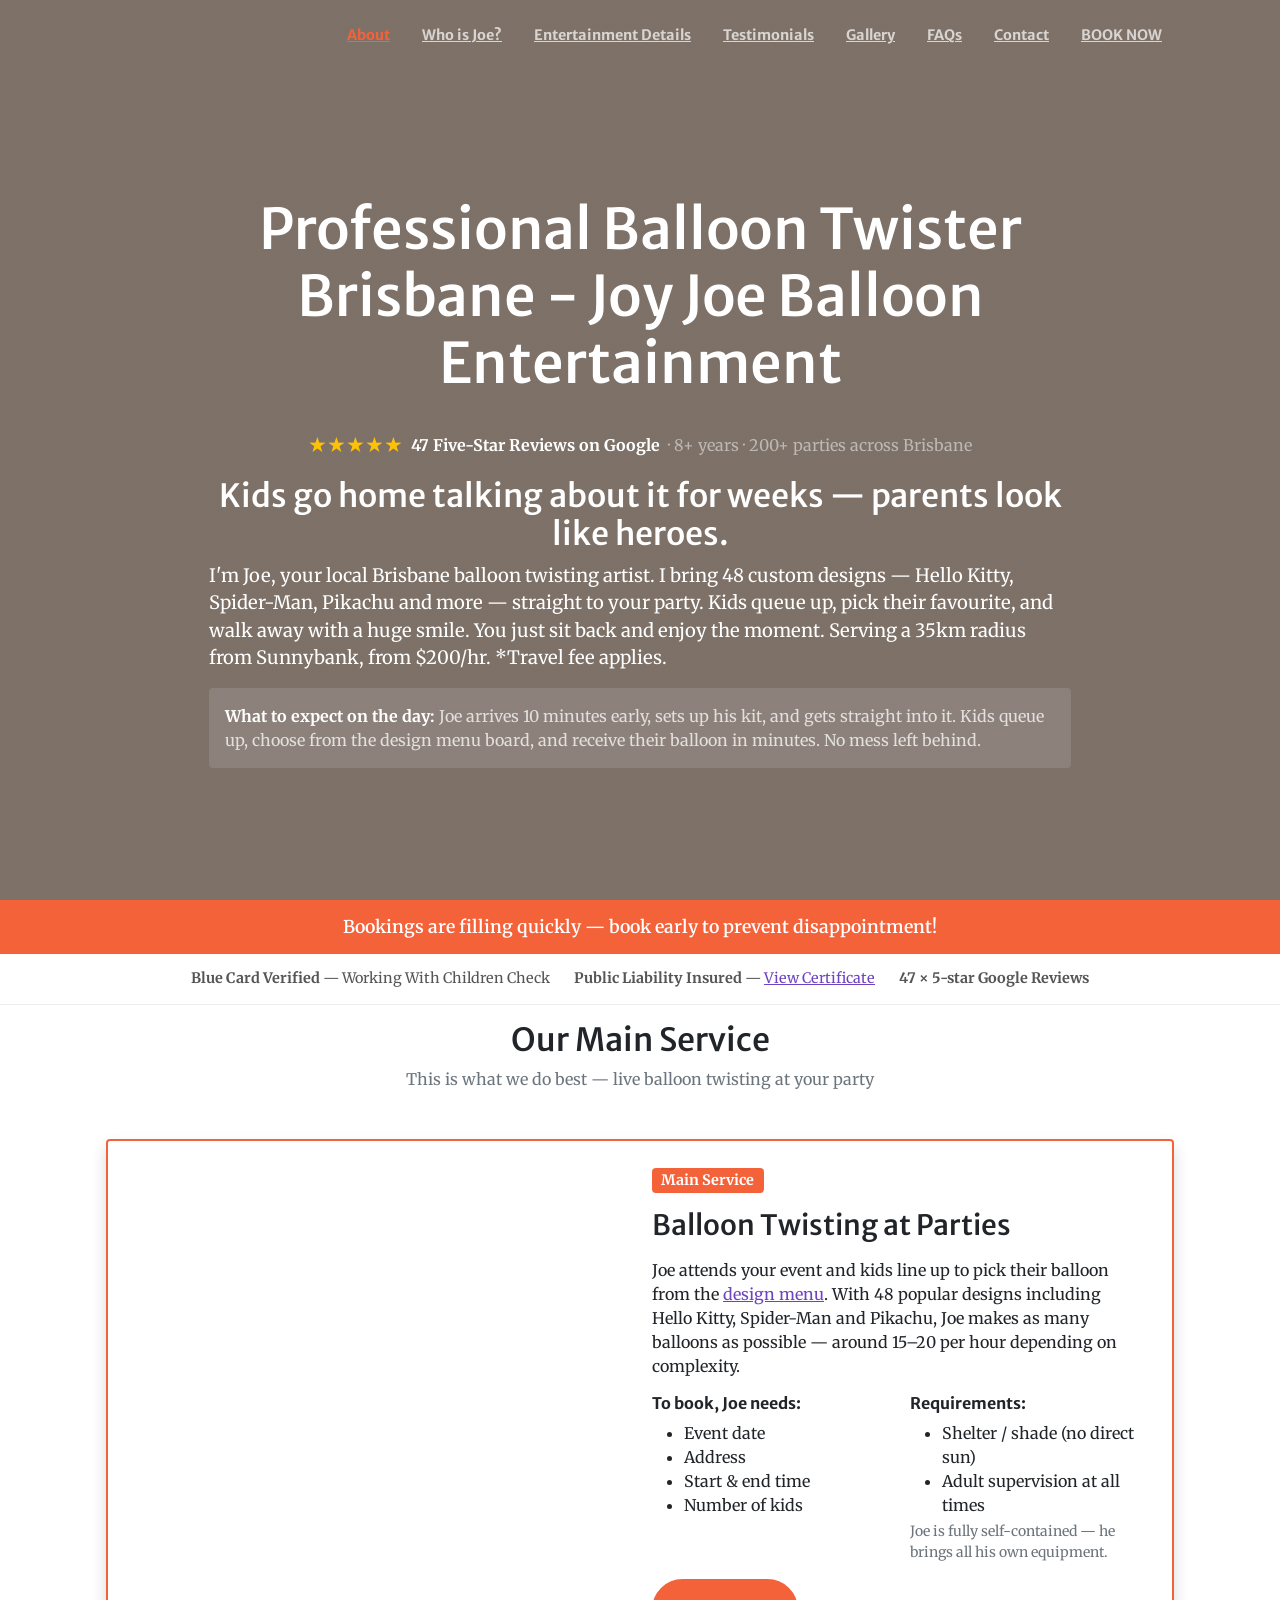
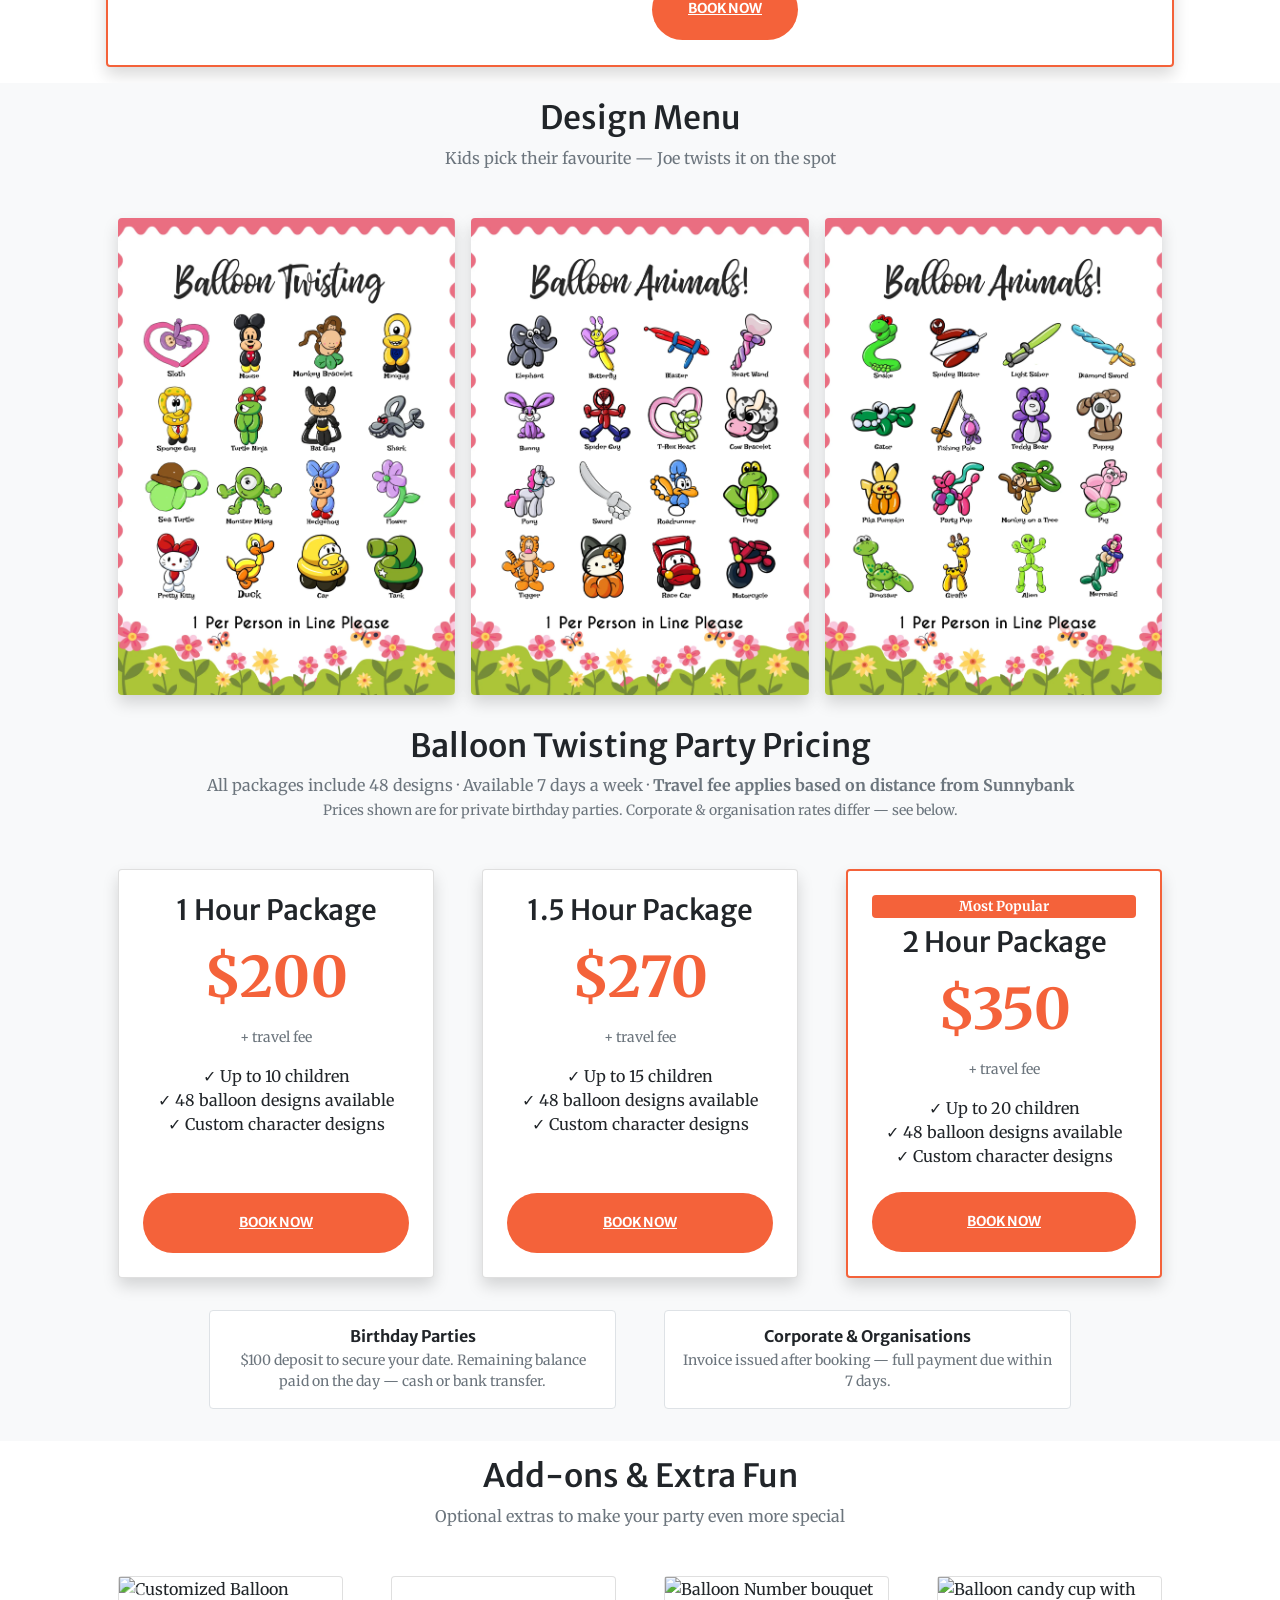
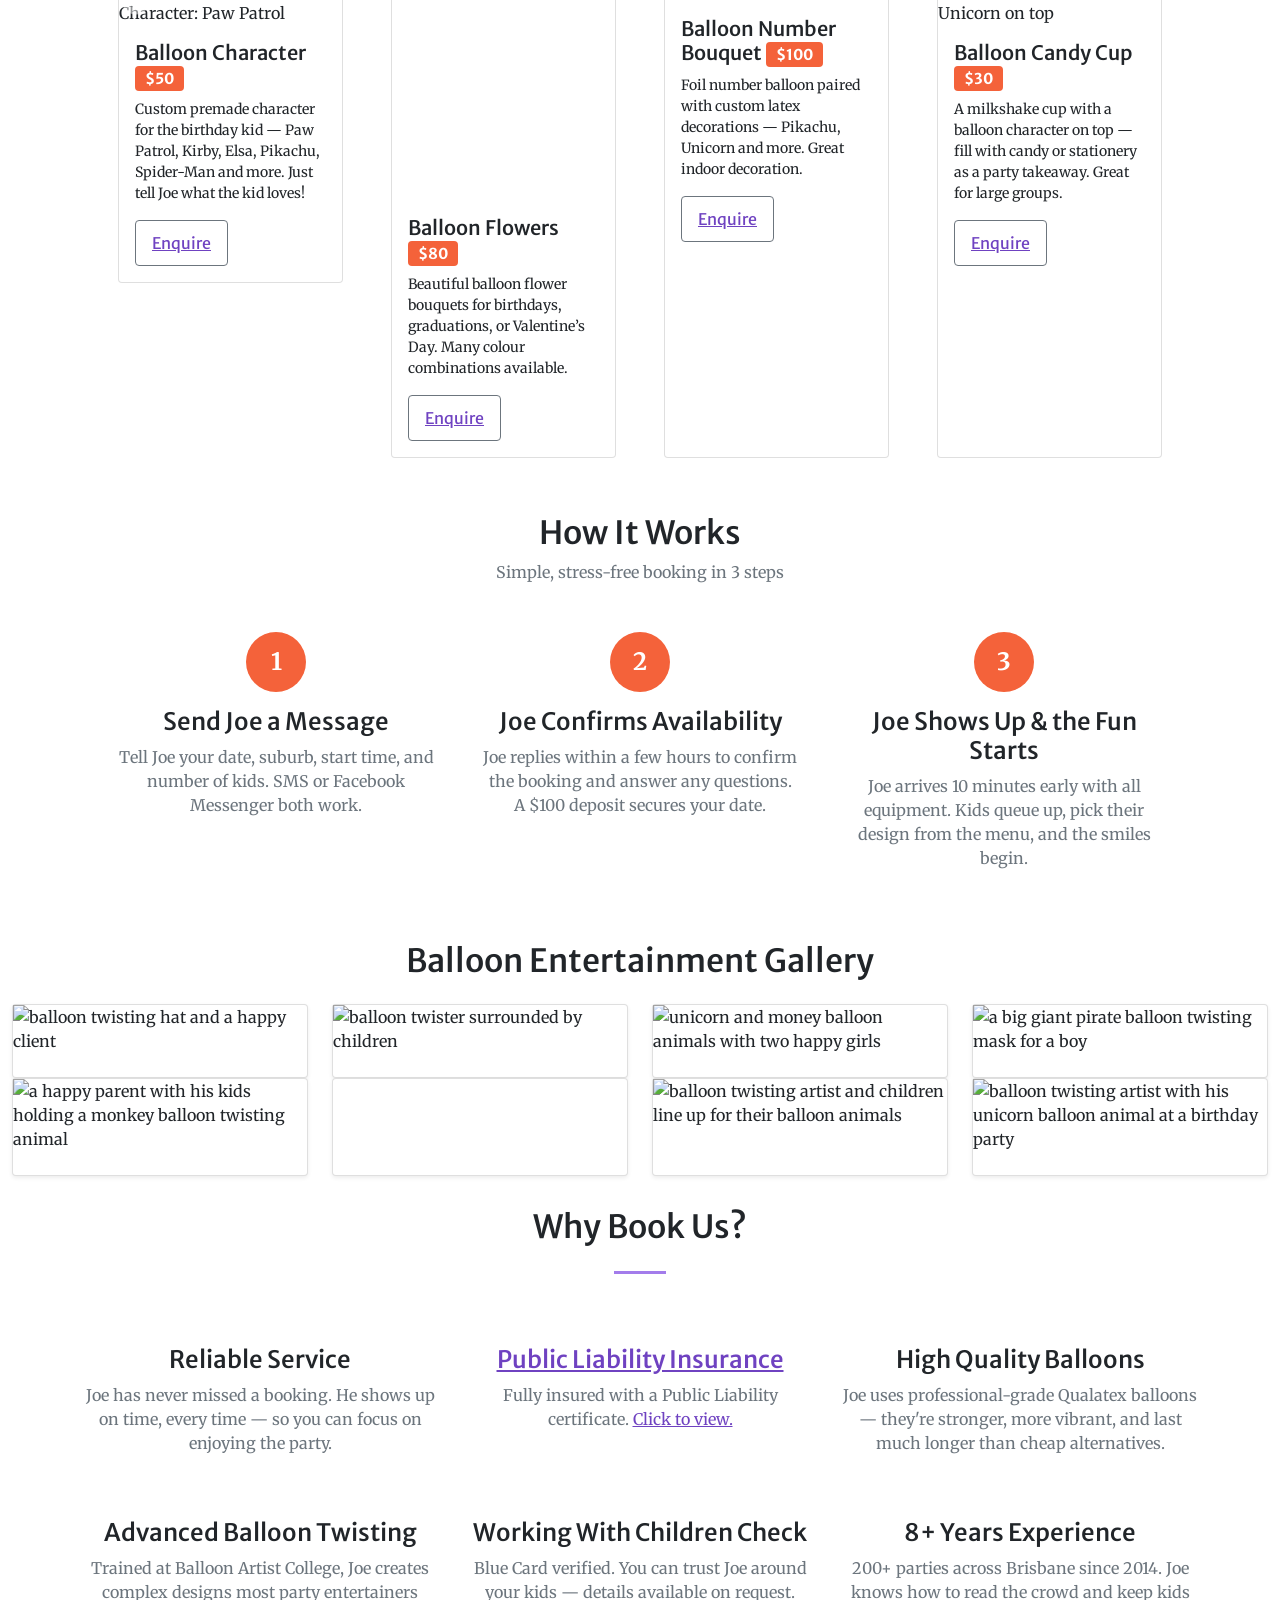
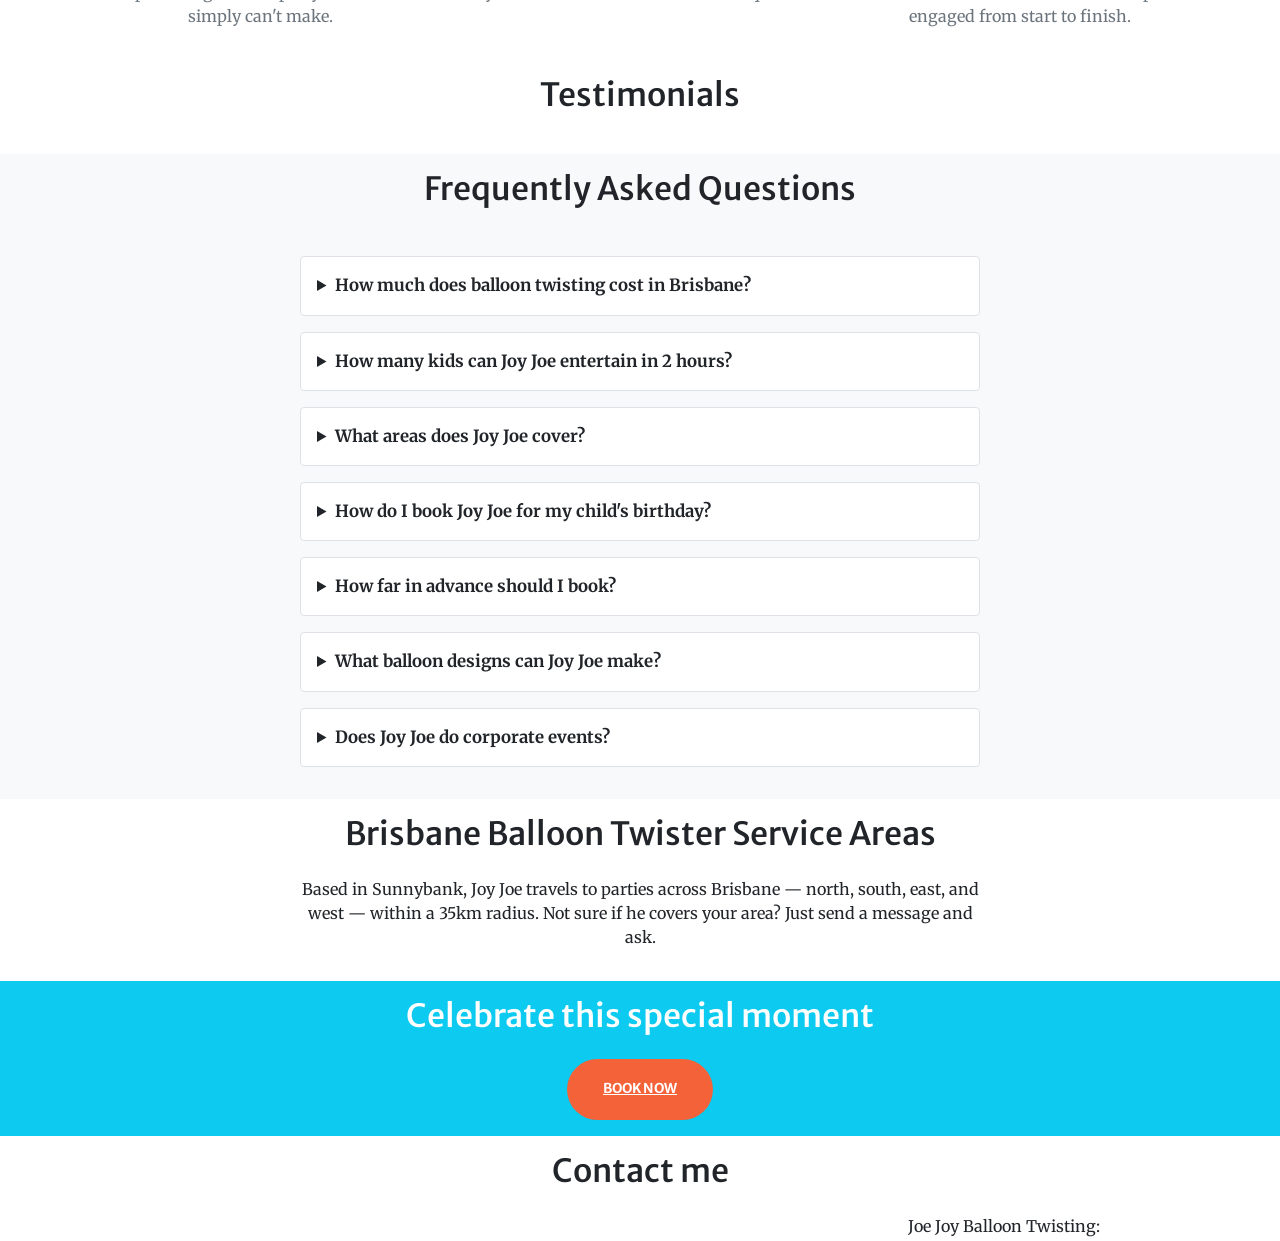
==== commit 8588658c: "Remove $360 corporate price from pricing section Co-Authored-By: Claude Sonnet 4.6 <noreply@anthropi" ====
--- a/index.html
+++ b/index.html
@@ -458,7 +458,7 @@
                 <div class="col-lg-5 col-md-6 mb-3">
                     <div class="border rounded p-3 bg-white text-center">
                         <h6 class="fw-bold mb-1"><i class="bi bi-building text-primary"></i> Corporate &amp; Organisations</h6>
-                        <p class="mb-0 small text-muted">From <strong>$360 for 2 hours</strong>. Invoice issued after booking — full payment due within 7 days.</p>
+                        <p class="mb-0 small text-muted">Invoice issued after booking — full payment due within 7 days.</p>
                     </div>
                 </div>
             </div>
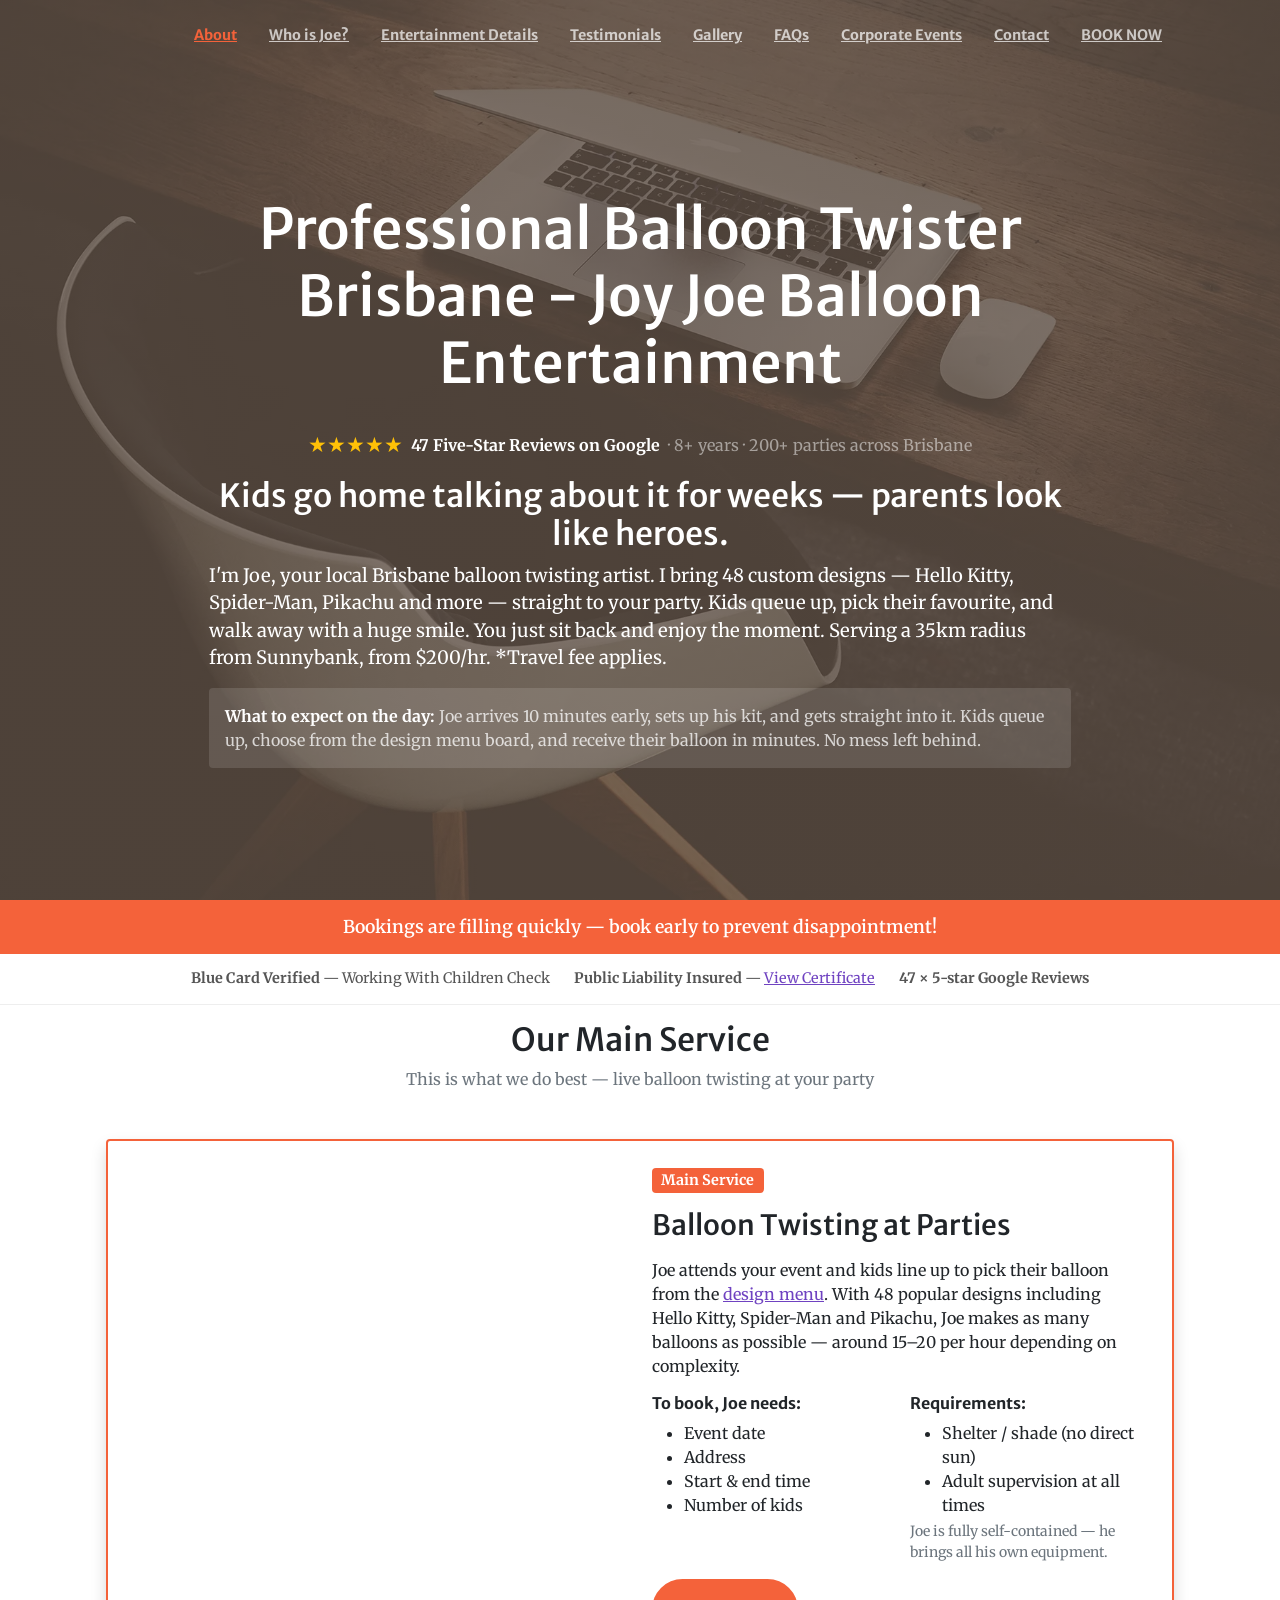
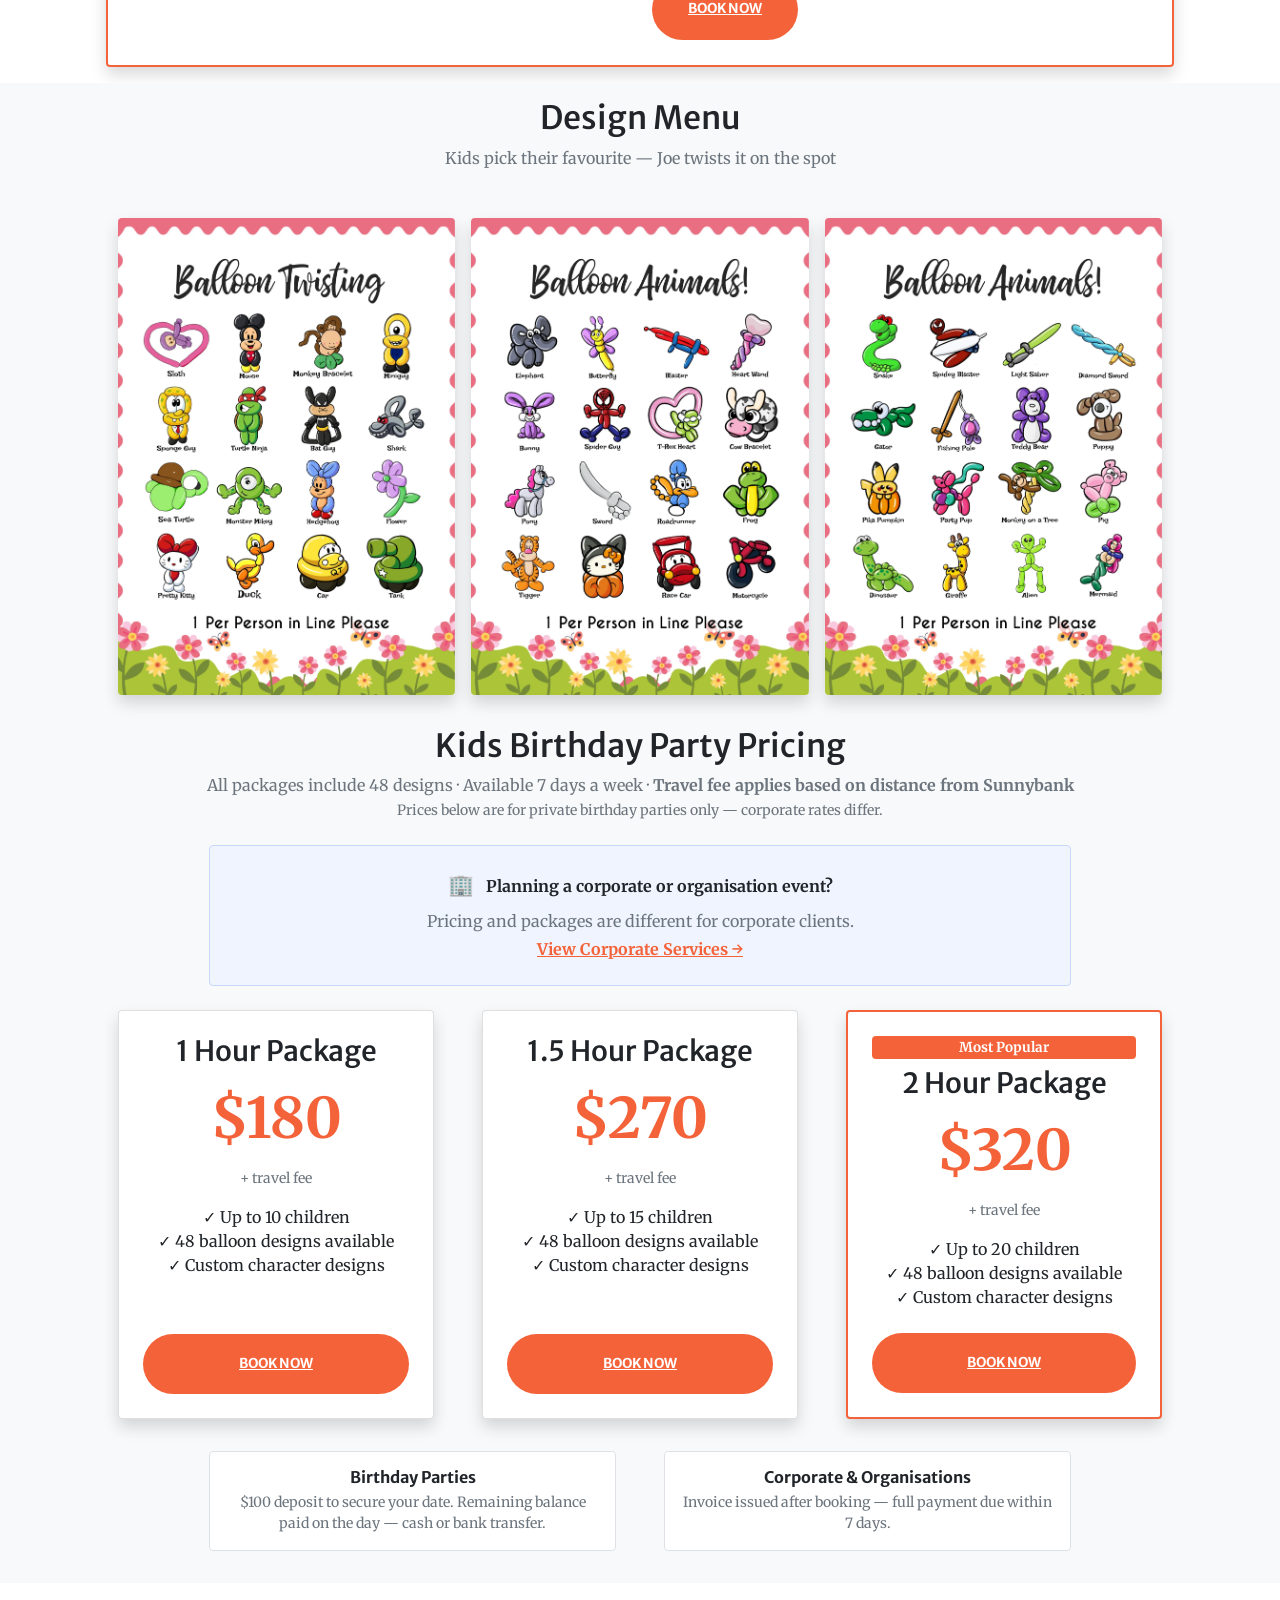
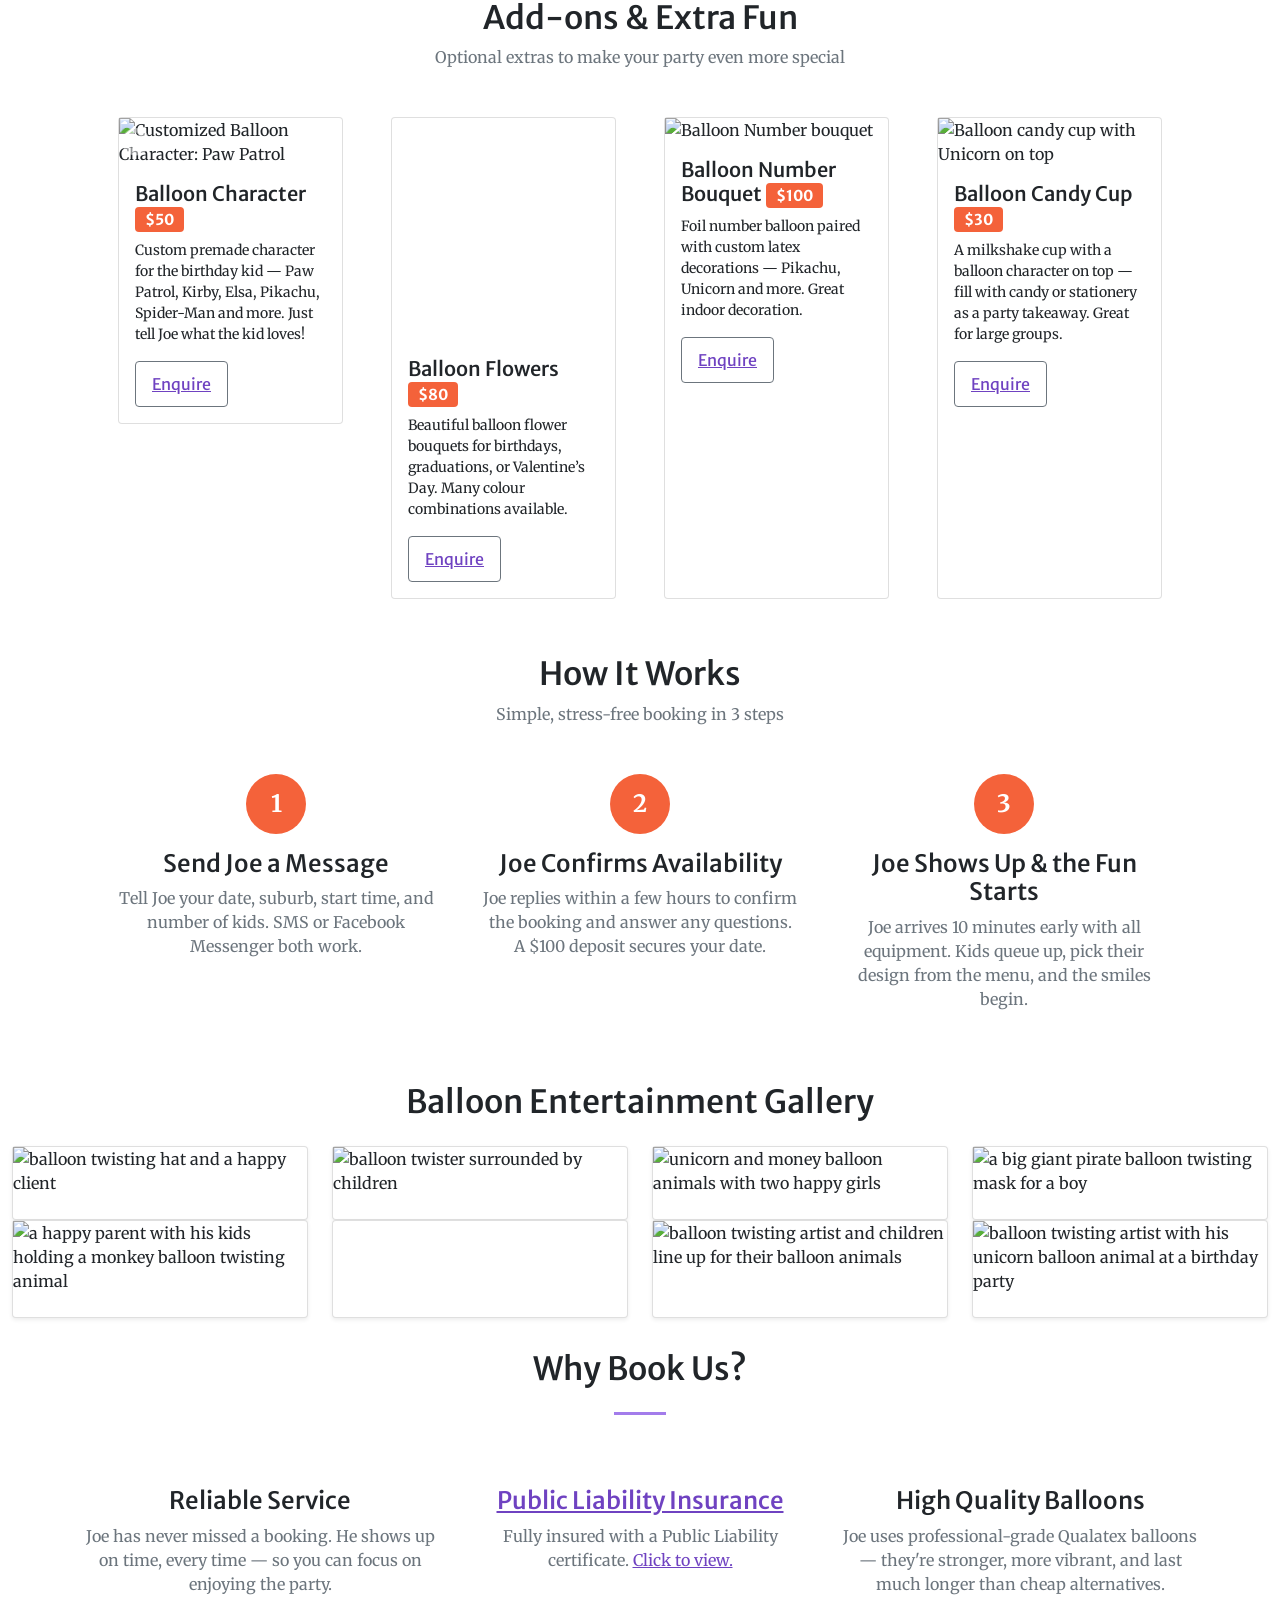
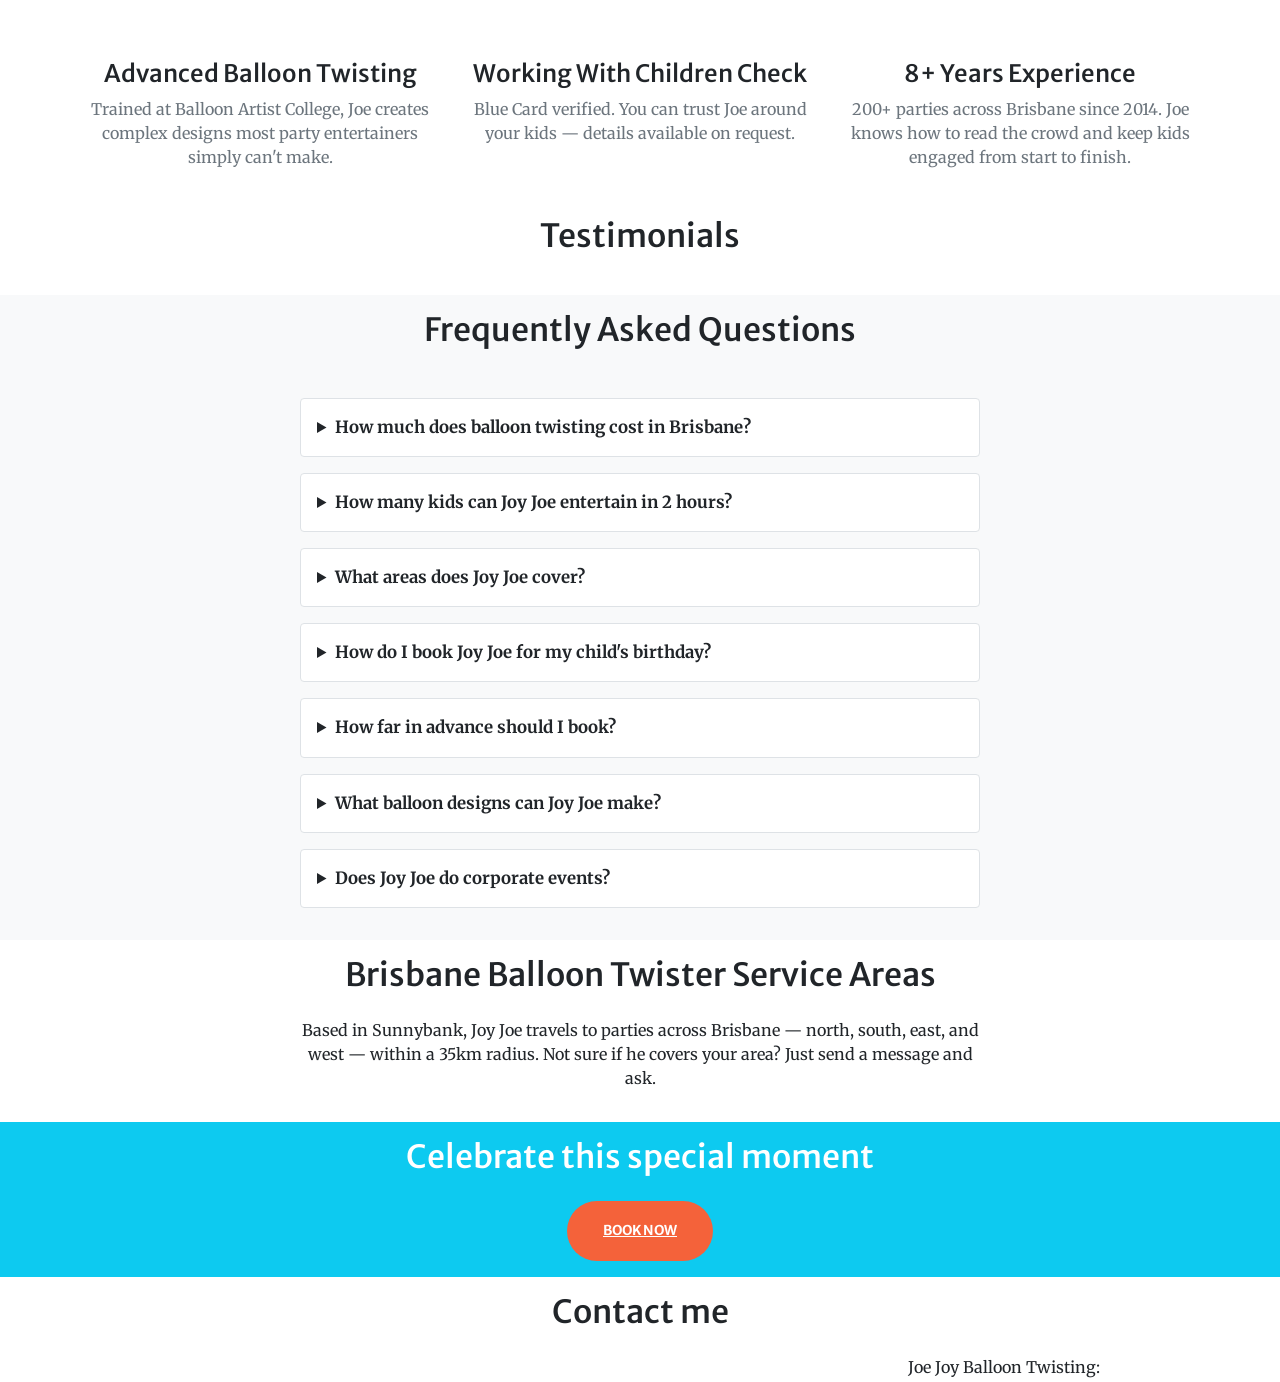
==== commit ce4d1384: "Add corporate events page, update pricing, and improve performance - New corporate-events.html with " ====
--- a/index.html
+++ b/index.html
@@ -18,8 +18,9 @@
     <link rel="icon" type="image/x-icon" href="assets/favicon.ico" />
     <link rel="canonical" href="https://www.joyjoeballoon.com/" />
     <!-- Google fonts-->
-    <link href="https://fonts.googleapis.com/css?family=Merriweather+Sans:400,700" rel="stylesheet" />
-    <link href="https://fonts.googleapis.com/css?family=Merriweather:400,300,300italic,400italic,700,700italic" rel="stylesheet" type="text/css" />
+    <link rel="preconnect" href="https://fonts.googleapis.com">
+    <link rel="preconnect" href="https://fonts.gstatic.com" crossorigin>
+    <link href="https://fonts.googleapis.com/css2?family=Merriweather+Sans:wght@400;700&family=Merriweather:ital,wght@0,300;0,400;0,700;1,300;1,400;1,700&display=swap" rel="stylesheet" />
     <link rel="stylesheet" href="https://cdnjs.cloudflare.com/ajax/libs/font-awesome/4.7.0/css/font-awesome.min.css">
     <link rel="stylesheet" href="https://cdnjs.cloudflare.com/ajax/libs/bootstrap-icons/1.9.0/font/bootstrap-icons.min.css" integrity="sha512-vDQXRXKXpBHSJMOkJqqzWhgcAcaG3Bab87wklsuBuYOanSnZ3y76EJj1CpMxPW8o5A5PW7ScywzKC2G4BJN53A==" crossorigin="anonymous" referrerpolicy="no-referrer" />
     <!-- Core theme CSS (includes Bootstrap)-->
@@ -214,7 +215,7 @@
                         <li class="nav-item"><a class="nav-link" href="./testimonials.html">Testimonials</a></li>
                     <li class="nav-item"><a class="nav-link" href="./gallery.html">Gallery</a></li>
                     <li class="nav-item"><a class="nav-link" href="./frequent-asked-questions.html">FAQs</a></li>
-
+                    <li class="nav-item"><a class="nav-link" href="./corporate-events.html">Corporate Events</a></li>
 
                     <li class="nav-item"><a class="nav-link" href="./index.html#contact">Contact</a></li>
                     <li class="nav-item"><a class="nav-link" href="sms:0432794642">BOOK
@@ -224,7 +225,7 @@
         </div>
     </nav>
     <!-- Masthead-->
-    <header class="masthead">
+    <header class="masthead" style="background: linear-gradient(to bottom, rgba(92, 77, 66, 0.8) 0%, rgba(92, 77, 66, 0.8) 100%), url('assets/img/bg-masthead.webp'); background-position: center; background-repeat: no-repeat; background-attachment: scroll; background-size: cover;">
         <div class="container px-4 px-lg-5 h-100">
             <div class="row gx-4 gx-lg-5 h-100 align-items-center justify-content-center text-center">
                 <div class="col-lg-10  col-xl-10 align-self-end">
@@ -404,13 +405,23 @@
     <!-- Pricing Section -->
     <section class="page-section bg-light" id="pricing">
         <div class="container px-4 px-lg-5">
-            <h2 class="text-center mb-2">Balloon Twisting Party Pricing</h2>
-            <p class="text-center text-muted mb-5">All packages include 48 designs · Available 7 days a week · <strong>Travel fee applies based on distance from Sunnybank</strong><br><span class="small">Prices shown are for private birthday parties. Corporate &amp; organisation rates differ — see below.</span></p>
+            <h2 class="text-center mb-2">Kids Birthday Party Pricing</h2>
+            <p class="text-center text-muted mb-4">All packages include 48 designs · Available 7 days a week · <strong>Travel fee applies based on distance from Sunnybank</strong><br><span class="small">Prices below are for private birthday parties only — corporate rates differ.</span></p>
+            <div class="row gx-4 gx-lg-5 justify-content-center mb-4">
+                <div class="col-lg-10">
+                    <div class="rounded p-4 text-center" style="background:#f0f4ff; border: 1px solid #c8d8f8;">
+                        <span style="font-size:1.3rem;">🏢</span>
+                        <strong class="ms-2">Planning a corporate or organisation event?</strong>
+                        <p class="mb-1 mt-2 text-muted">Pricing and packages are different for corporate clients.</p>
+                        <a href="corporate-events.html" class="fw-bold" style="color:#f4623a;">View Corporate Services &rarr;</a>
+                    </div>
+                </div>
+            </div>
             <div class="row gx-4 gx-lg-5 justify-content-center">
                 <div class="col-lg-4 col-md-6 mb-4">
                     <div class="card shadow text-center p-4 h-100">
                         <h3 class="card-title mb-3">1 Hour Package</h3>
-                        <p class="display-4 fw-bold" style="color:#f4623a;">$200</p>
+                        <p class="display-4 fw-bold" style="color:#f4623a;">$180</p>
                         <p class="text-muted small">+ travel fee</p>
                         <ul class="list-unstyled mb-4">
                             <li>✓ Up to 10 children</li>
@@ -437,7 +448,7 @@
                     <div class="card shadow text-center p-4 h-100 border-2" style="border-color:#f4623a !important;">
                         <span class="badge mb-2" style="background-color:#f4623a; font-size:0.85rem;">Most Popular</span>
                         <h3 class="card-title mb-3">2 Hour Package</h3>
-                        <p class="display-4 fw-bold" style="color:#f4623a;">$350</p>
+                        <p class="display-4 fw-bold" style="color:#f4623a;">$320</p>
                         <p class="text-muted small">+ travel fee</p>
                         <ul class="list-unstyled mb-4">
                             <li>✓ Up to 20 children</li>
@@ -794,7 +805,7 @@
                     </details>
                     <details class="mb-3 border rounded p-3 bg-white">
                         <summary class="fw-bold" style="cursor:pointer; font-size:1.05rem;">Does Joy Joe do corporate events?</summary>
-                        <p class="mt-2 mb-0">Yes! Balloon twisting entertainment is perfect for corporate events, birthday parties, school fetes, and community celebrations across Brisbane.</p>
+                        <p class="mt-2 mb-0">Yes! Joy Joe regularly entertains at corporate family days, shopping centre activations, school fetes, and community events across Brisbane.<br><a href="corporate-events.html">View our Corporate Events page &rarr;</a> for full details, pricing, and how to book.</p>
                     </details>
                 </div>
             </div>
